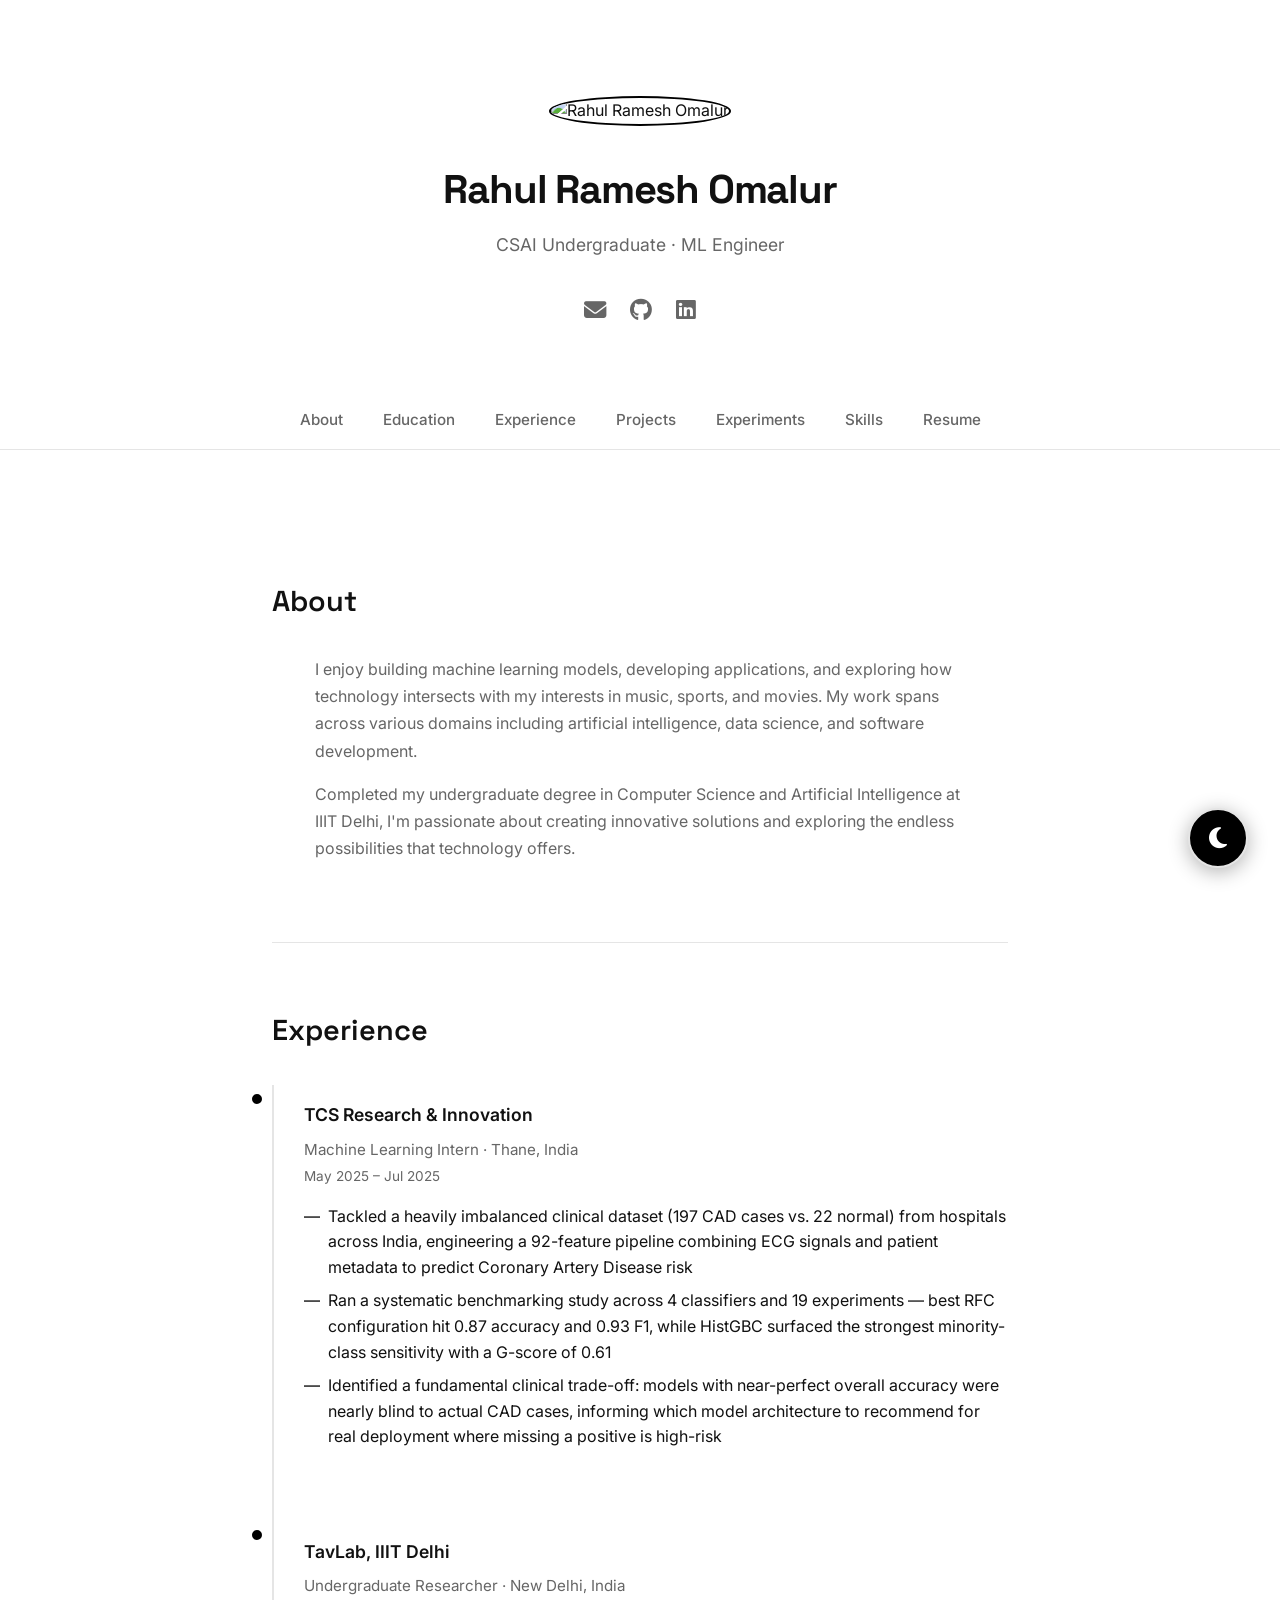
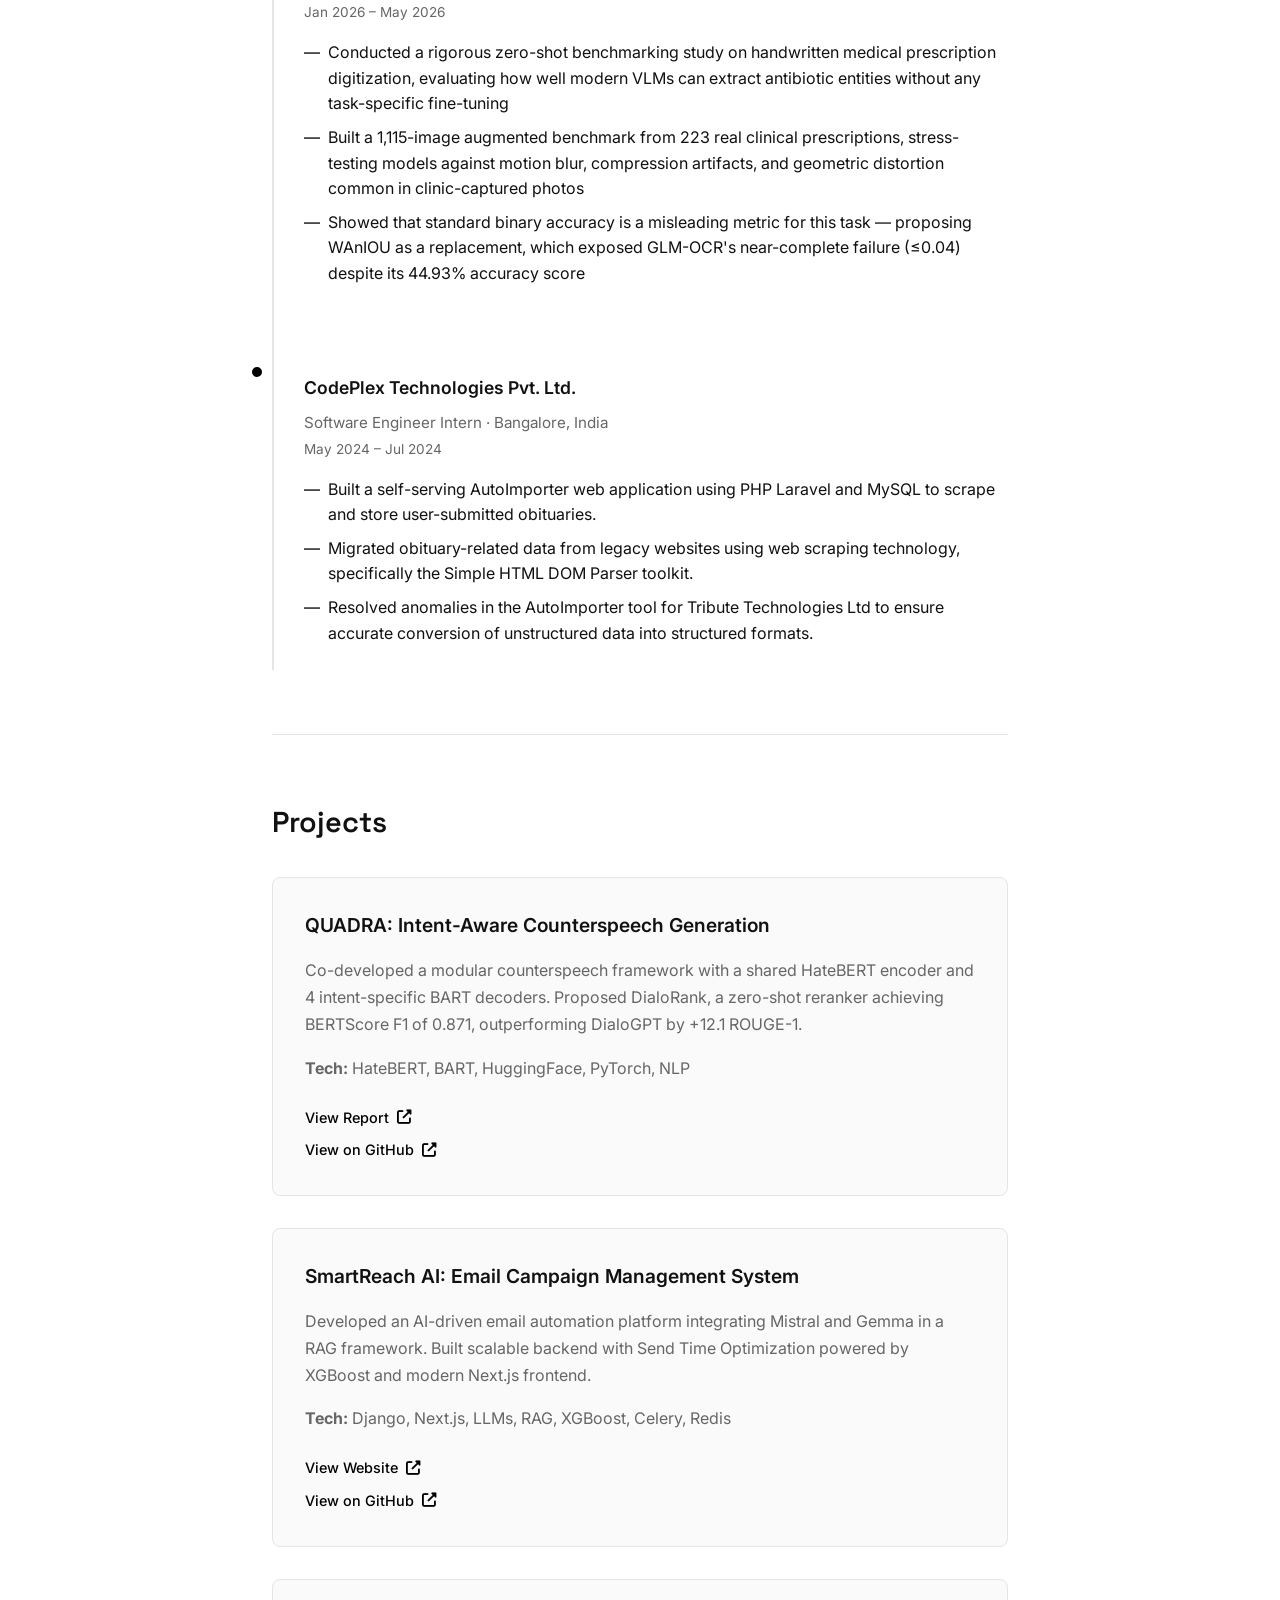
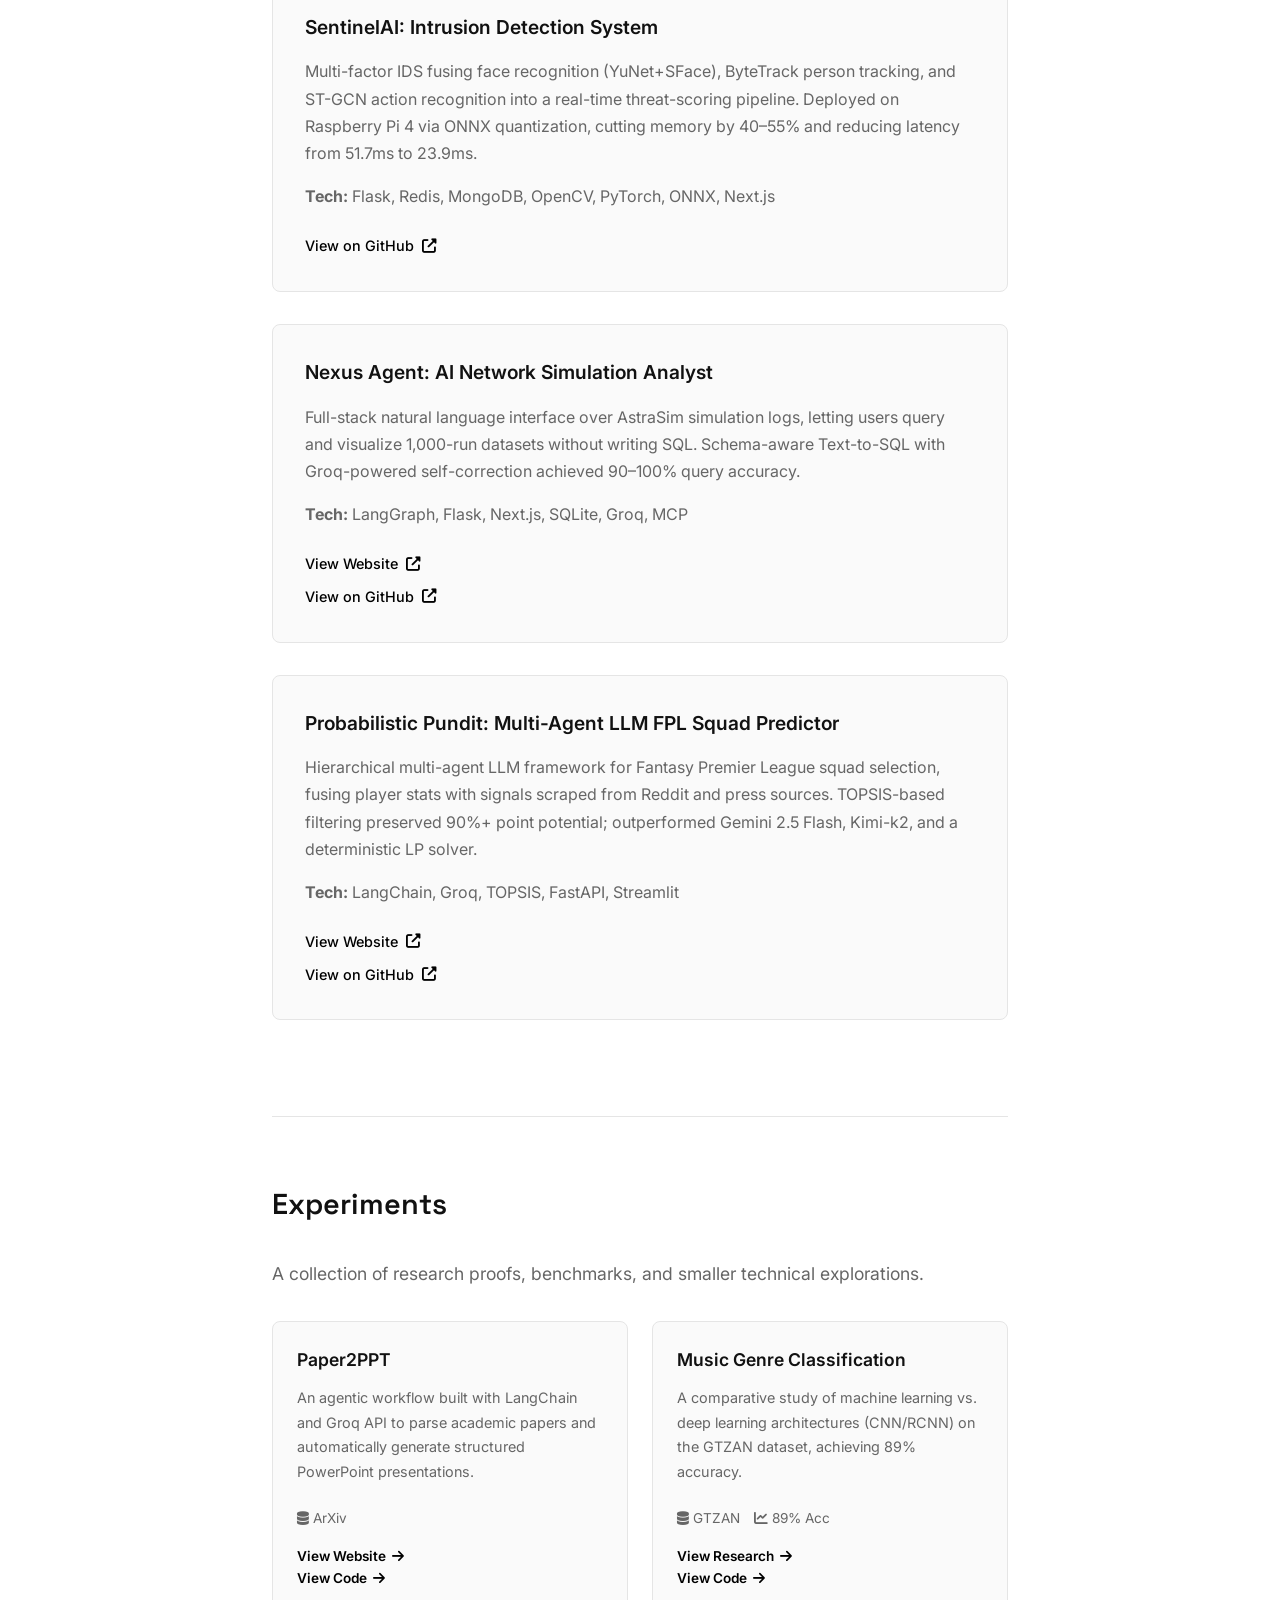
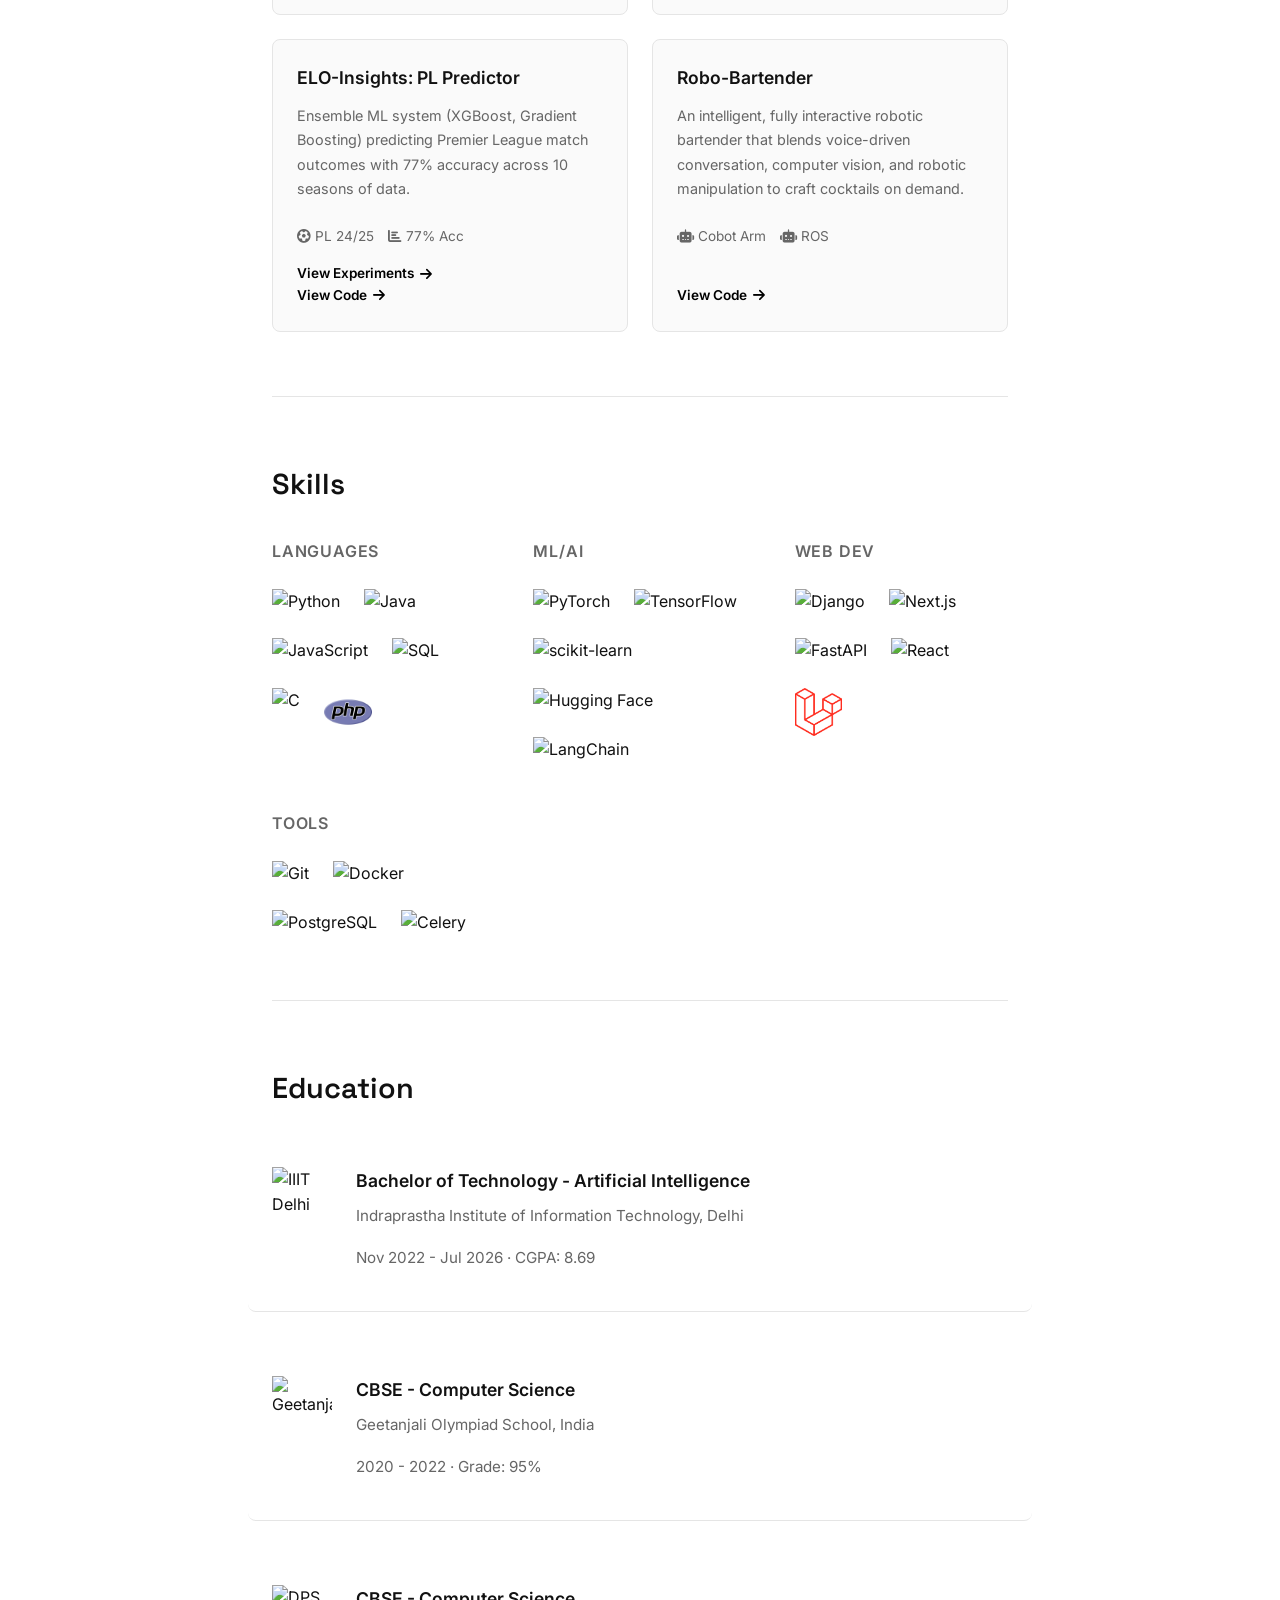
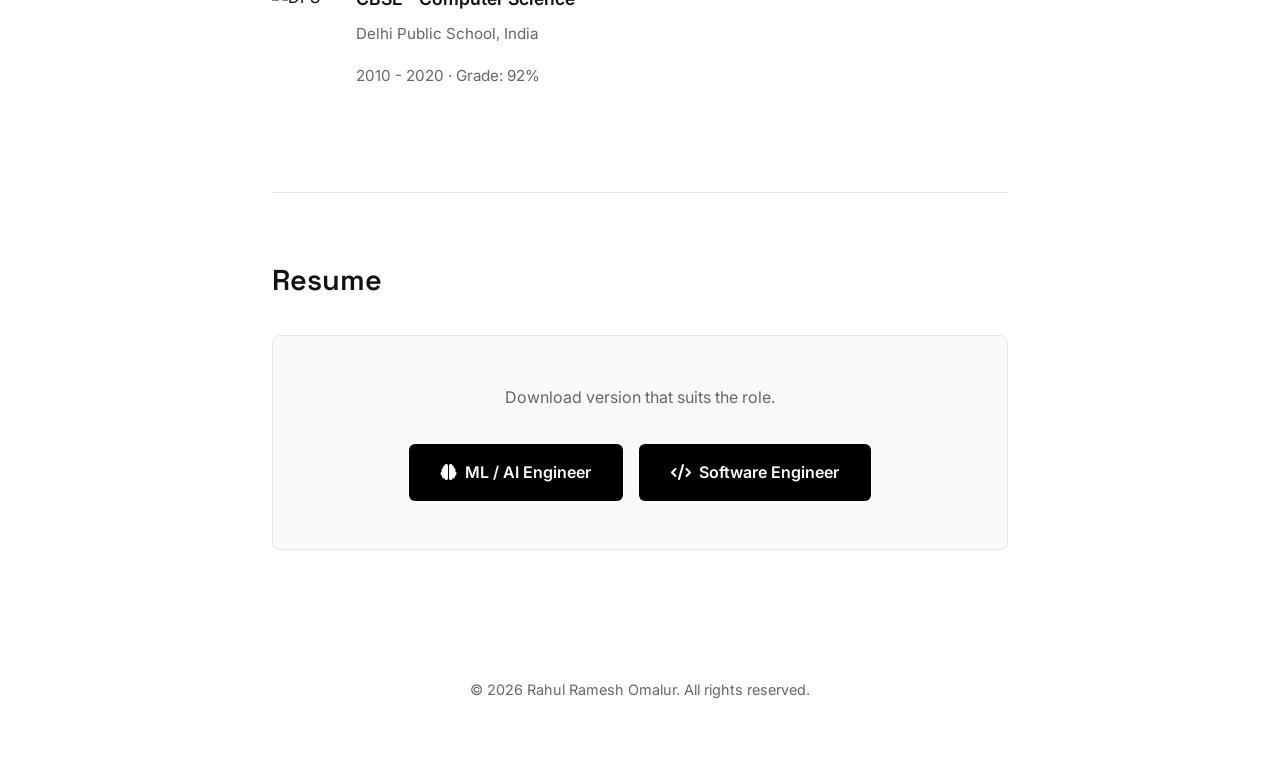
==== index.html @ fa559040 "feat:added new experiences and updated projects" ====
<!DOCTYPE html>
<html lang="en">
<head>
    <meta charset="UTF-8">
    <meta name="viewport" content="width=device-width, initial-scale=1.0">
    <title>Rahul Ramesh Omalur</title>
    <link rel="preconnect" href="https://fonts.googleapis.com">
    <link rel="preconnect" href="https://fonts.gstatic.com" crossorigin>
    <link href="https://fonts.googleapis.com/css2?family=Inter:wght@400;500;600;700&family=Space+Grotesk:wght@500;600;700&display=swap" rel="stylesheet">
    <link rel="stylesheet" href="https://cdnjs.cloudflare.com/ajax/libs/font-awesome/6.4.0/css/all.min.css">
    <style>
        * {
            margin: 0;
            padding: 0;
            box-sizing: border-box;
        }

        :root {
            --bg: #ffffff;
            --text: #111111;
            --text-light: #666666;
            --border: #e5e5e5;
            --accent: #000000;
            --card-bg: #fafafa;
        }

        [data-theme="dark"] {
            --bg: #0a0a0a;
            --text: #e5e5e5;
            --text-light: #a0a0a0;
            --border: #2a2a2a;
            --accent: #ffffff;
            --card-bg: #1a1a1a;
        }

        html {
            scroll-behavior: smooth;
        }

        body {
            font-family: 'Inter', -apple-system, sans-serif;
            background: var(--bg);
            color: var(--text);
            line-height: 1.6;
            -webkit-font-smoothing: antialiased;
            transition: background-color 0.3s ease, color 0.3s ease;
        }

        .container {
            max-width: 800px;
            margin: 0 auto;
            padding: 0 2rem;
        }

        /* Header */
        header {
            padding: 6rem 0 4rem;
            text-align: center;
        }

        .profile-img {
            width: 140px;
            height: 140px;
            border-radius: 50%;
            object-fit: cover;
            margin-bottom: 2rem;
            border: 2px solid var(--accent);
        }

        h1 {
            font-family: 'Space Grotesk', sans-serif;
            font-size: 2.5rem;
            font-weight: 700;
            margin-bottom: 0.5rem;
            letter-spacing: -0.03em;
        }

        .subtitle {
            color: var(--text-light);
            font-size: 1.1rem;
            margin-bottom: 2rem;
        }

        .social-links {
            display: flex;
            gap: 1.5rem;
            justify-content: center;
            margin-top: 2rem;
        }

        .social-links a {
            color: var(--text-light);
            font-size: 1.4rem;
            transition: all 0.3s ease;
        }

        .social-links a:hover {
            color: var(--accent);
            transform: translateY(-2px);
        }

        /* Navigation */
        nav {
            position: sticky;
            top: 0;
            background: rgba(255, 255, 255, 0.95);
            backdrop-filter: blur(10px);
            border-bottom: 1px solid var(--border);
            padding: 1rem 0;
            margin-bottom: 4rem;
            z-index: 100;
            transition: background-color 0.3s ease;
        }

        [data-theme="dark"] nav {
            background: rgba(10, 10, 10, 0.95);
        }

        /* Dark Mode Toggle */
        .theme-toggle {
            position: fixed;
            bottom: 2rem;
            right: 2rem;
            width: 60px;
            height: 60px;
            border-radius: 50%;
            background: var(--accent);
            border: 2px solid var(--border);
            cursor: pointer;
            display: flex;
            align-items: center;
            justify-content: center;
            font-size: 1.5rem;
            color: var(--bg);
            box-shadow: 0 4px 20px rgba(0, 0, 0, 0.3);
            transition: all 0.3s ease;
            z-index: 9999;
        }

        .theme-toggle:hover {
            transform: scale(1.15) rotate(15deg);
            box-shadow: 0 6px 30px rgba(0, 0, 0, 0.4);
        }

        .theme-toggle:active {
            transform: scale(0.95);
        }

        @media (max-width: 768px) {
            .theme-toggle {
                bottom: 1.5rem;
                right: 1.5rem;
                width: 50px;
                height: 50px;
                font-size: 1.25rem;
            }
        }

        nav ul {
            list-style: none;
            display: flex;
            justify-content: center;
            gap: 2.5rem;
        }

        nav a {
            color: var(--text-light);
            text-decoration: none;
            font-weight: 500;
            font-size: 0.95rem;
            transition: color 0.3s ease;
            position: relative;
        }

        nav a:hover {
            color: var(--accent);
        }

        nav a.active {
            color: var(--accent);
        }

        nav a.active::after {
            content: '';
            position: absolute;
            bottom: -1rem;
            left: 0;
            width: 100%;
            height: 2px;
            background: var(--accent);
        }

        /* Sections */
        section {
            padding: 4rem 0;
            border-bottom: 1px solid var(--border);
        }

        section:last-of-type {
            border-bottom: none;
        }

        h2 {
            font-family: 'Space Grotesk', sans-serif;
            font-size: 1.8rem;
            margin-bottom: 2rem;
            font-weight: 600;
        }

        h3 {
            font-weight: 600;
            font-size: 1.1rem;
            margin-bottom: 0.5rem;
        }

        p {
            color: var(--text-light);
            margin-bottom: 1rem;
            line-height: 1.7;
        }

        /* About */
        .about-text {
            max-width: 650px;
            margin: 0 auto;
        }

        /* Education */
        .education-item {
            display: flex;
            gap: 1.5rem;
            margin-bottom: 2.5rem;
            padding-bottom: 2.5rem;
            border-bottom: 1px solid var(--border);
            cursor: pointer;
            transition: all 0.3s ease;
            border-radius: 8px;
            padding: 1.5rem;
            margin-left: -1.5rem;
            margin-right: -1.5rem;
        }

        .education-item:hover {
            background: var(--card-bg);
            transform: translateX(4px);
        }

        .education-item:last-child {
            border-bottom: none;
            margin-bottom: 0;
        }

        .education-logo {
            width: 60px;
            height: 60px;
            object-fit: contain;
            flex-shrink: 0;
        }

        .education-item p {
            font-size: 0.95rem;
        }

        /* Experience Timeline */
        .timeline {
            position: relative;
            padding-left: 2rem;
        }

        .timeline::before {
            content: '';
            position: absolute;
            left: 0;
            top: 0;
            bottom: 0;
            width: 2px;
            background: var(--border);
        }

        .timeline-item {
            position: relative;
            margin-bottom: 3rem;
            cursor: pointer;
            transition: all 0.3s ease;
            border-radius: 8px;
            padding: 1rem;
            margin-left: -1rem;
            margin-right: -1rem;
        }

        .timeline-item:hover {
            background: var(--card-bg);
        }

        .timeline-item:last-child {
            margin-bottom: 0;
        }

        .timeline-item::before {
            content: '';
            position: absolute;
            left: -2.4rem;
            top: 0.4rem;
            width: 10px;
            height: 10px;
            border-radius: 50%;
            background: var(--accent);
            border: 2px solid var(--bg);
        }

        .role {
            display: block;
            color: var(--text-light);
            font-size: 0.95rem;
            margin-bottom: 0.25rem;
        }

        .date {
            display: block;
            color: var(--text-light);
            font-size: 0.85rem;
            margin-bottom: 1rem;
        }

        .details ul {
            list-style: none;
            padding: 0;
        }

        .details li {
            padding-left: 1.5rem;
            margin-bottom: 0.5rem;
            position: relative;
        }

        .details li::before {
            content: '—';
            position: absolute;
            left: 0;
            color: var(--accent);
        }

        .project-subitem {
            margin-top: 1.5rem;
            padding-top: 1.5rem;
            border-top: 1px solid var(--border);
        }

        /* Projects */
        .project-card {
            background: var(--card-bg);
            padding: 2rem;
            border-radius: 8px;
            margin-bottom: 2rem;
            border: 1px solid var(--border);
            transition: all 0.3s ease;
        }

        .project-card:hover {
            transform: translateY(-2px);
            box-shadow: 0 8px 24px rgba(0, 0, 0, 0.06);
        }

        [data-theme="dark"] .project-card:hover {
            box-shadow: 0 8px 24px rgba(255, 255, 255, 0.05);
        }

        .project-card h3 {
            font-size: 1.2rem;
            margin-bottom: 1rem;
        }

        .project-card a {
            color: var(--accent);
            text-decoration: none;
            font-weight: 500;
            font-size: 0.9rem;
            display: inline-flex;
            align-items: center;
            gap: 0.5rem;
            margin-top: 0.5rem;
        }

        .project-card a:hover {
            text-decoration: underline;
        }

            /* Experiments Section */
        .experiments-grid {
            display: grid;
            grid-template-columns: repeat(auto-fit, minmax(300px, 1fr));
            gap: 1.5rem;
        }

        .experiment-card {
            background: var(--card-bg);
            padding: 1.5rem;
            border-radius: 8px;
            border: 1px solid var(--border);
            transition: all 0.3s ease;
            display: flex;
            flex-direction: column;
            justify-content: space-between;
        }

        .experiment-card:hover {
            transform: translateY(-4px);
            box-shadow: 0 8px 24px rgba(0, 0, 0, 0.08);
            border-color: var(--accent);
        }

        .experiment-card h3 {
            font-size: 1.1rem;
            margin-bottom: 0.75rem;
        }

        .experiment-card p {
            font-size: 0.9rem;
            margin-bottom: 1.5rem;
            flex-grow: 1;
        }

        .experiment-link {
            color: var(--accent);
            text-decoration: none;
            font-weight: 600;
            font-size: 0.85rem;
            display: inline-flex;
            align-items: center;
            gap: 0.4rem;
            transition: gap 0.2s ease;
        }

        .experiment-link:hover {
            gap: 0.6rem;
        }
        /* Skills */
        .skills-grid {
            display: grid;
            grid-template-columns: repeat(auto-fit, minmax(200px, 1fr));
            gap: 3rem;
        }

        .skill-category h3 {
            margin-bottom: 1.5rem;
            font-size: 1rem;
            color: var(--text-light);
            text-transform: uppercase;
            letter-spacing: 0.05em;
        }

        .skill-icons {
            display: flex;
            flex-wrap: wrap;
            gap: 1.5rem;
        }

        .skill-icon {
            position: relative;
            cursor: pointer;
        }

        .skill-icon img {
            width: 48px;
            height: 48px;
            object-fit: contain;
            transition: all 0.3s ease;
        }

        .skill-icon:hover img {
            transform: translateY(-4px) scale(1.1);
        }

        .skill-icon .tooltip {
            position: absolute;
            bottom: -2.5rem;
            left: 50%;
            transform: translateX(-50%);
            background: var(--accent);
            color: var(--bg);
            padding: 0.4rem 0.8rem;
            border-radius: 4px;
            font-size: 0.75rem;
            white-space: nowrap;
            opacity: 0;
            pointer-events: none;
            transition: opacity 0.3s ease;
            font-family: var(--font-main);
        }

        .skill-icon .tooltip::before {
            content: '';
            position: absolute;
            top: -4px;
            left: 50%;
            transform: translateX(-50%);
            border-left: 4px solid transparent;
            border-right: 4px solid transparent;
            border-bottom: 4px solid var(--accent);
        }

        .skill-icon:hover .tooltip {
            opacity: 1;
        }

        /* Resume Download */
        .resume-download {
            text-align: center;
            padding: 3rem;
            background: var(--card-bg);
            border-radius: 8px;
            border: 1px solid var(--border);
        }

        .resume-btn {
            display: inline-flex;
            align-items: center;
            gap: 0.5rem;
            background: var(--accent);
            color: var(--bg);
            padding: 1rem 2rem;
            text-decoration: none;
            border-radius: 6px;
            font-weight: 600;
            transition: all 0.3s ease;
            margin-top: 1rem;
        }

        .resume-btn:hover {
            opacity: 0.9;
            transform: translateY(-1px);
        }

        /* Footer */
        footer {
            text-align: center;
            padding: 4rem 0 3rem;
            color: var(--text-light);
            font-size: 0.9rem;
        }

        /* Responsive */
        @media (max-width: 768px) {
            .container {
                padding: 0 1.5rem;
            }

            h1 {
                font-size: 2rem;
            }

            h2 {
                font-size: 1.5rem;
            }

            nav ul {
                gap: 1.5rem;
                flex-wrap: wrap;
            }

            .education-item {
                flex-direction: column;
            }

            .timeline {
                padding-left: 1.5rem;
            }

            .skills-grid {
                grid-template-columns: 1fr;
            }
        }
    </style>
</head>
<body>
    <!-- Header -->
    <header>
        <div class="container">
            <img src="assets/img/profile_photo.png" alt="Rahul Ramesh Omalur" class="profile-img">
            <h1>Rahul Ramesh Omalur</h1>
            <p class="subtitle">CSAI Undergraduate · ML Engineer</p>
            <div class="social-links">
                <a href="mailto:rahul.omalur14@gmail.com" aria-label="Email"><i class="fas fa-envelope"></i></a>
                <a href="https://github.com/rahulomalur" target="_blank" aria-label="GitHub"><i class="fab fa-github"></i></a>
                <a href="https://linkedin.com/in/rahul-omalur" target="_blank" aria-label="LinkedIn"><i class="fab fa-linkedin"></i></a>
            </div>
        </div>
    </header>

    <!-- Navigation -->
    <nav>
        <div class="container">
            <ul>
                <li><a href="#about">About</a></li>
                <li><a href="#education">Education</a></li>
                <li><a href="#experience">Experience</a></li>
                <li><a href="#projects">Projects</a></li>
                <li><a href="#experiments">Experiments</a></li>
                <li><a href="#skills">Skills</a></li>
                <li><a href="#resume">Resume</a></li>
            </ul>
        </div>
    </nav>

    <main class="container">
        <!-- About -->
        <section id="about">
            <h2>About</h2>
            <div class="about-text">
                <p>
                    I enjoy building machine learning models, developing applications, and exploring how technology intersects 
                    with my interests in music, sports, and movies. My work spans across various domains including artificial 
                    intelligence, data science, and software development.
                </p>
                <p>
                    Completed my undergraduate degree in Computer Science and Artificial Intelligence at IIIT Delhi, 
                    I'm passionate about creating innovative solutions and exploring the endless possibilities that technology offers.
                </p>
            </div>
        </section>

        

        <!-- Experience -->
        <section id="experience">
            <h2>Experience</h2>
            <div class="timeline">
                <div class="timeline-item" onclick="window.open('https://www.tcs.com/what-we-do/research', '_blank')">
                    <h3>TCS Research & Innovation</h3>
                    <span class="role">Machine Learning Intern · Thane, India</span>
                    <span class="date">May 2025 – Jul 2025</span>
                    <div class="details">
                        <ul>
                            <li>Tackled a heavily imbalanced clinical dataset (197 CAD cases vs. 22 normal) from hospitals across India, engineering a 92-feature pipeline combining ECG signals and patient metadata to predict Coronary Artery Disease risk</li>
                            <li>Ran a systematic benchmarking study across 4 classifiers and 19 experiments — best RFC configuration hit 0.87 accuracy and 0.93 F1, while HistGBC surfaced the strongest minority-class sensitivity with a G-score of 0.61</li>
                            <li>Identified a fundamental clinical trade-off: models with near-perfect overall accuracy were nearly blind to actual CAD cases, informing which model architecture to recommend for real deployment where missing a positive is high-risk</li>
                        </ul>
                    </div>
                </div>

                <div class="timeline-item" onclick="window.open('https://tavlab.iiitd.edu.in', '_blank')">
                    <h3>TavLab, IIIT Delhi</h3>
                    <span class="role">Undergraduate Researcher · New Delhi, India</span>
                    <span class="date">Jan 2026 – May 2026</span>
                    <div class="details">
                        <ul>
                            <li>Conducted a rigorous zero-shot benchmarking study on handwritten medical prescription digitization, evaluating how well modern VLMs can extract antibiotic entities without any task-specific fine-tuning</li>
                            <li>Built a 1,115-image augmented benchmark from 223 real clinical prescriptions, stress-testing models against motion blur, compression artifacts, and geometric distortion common in clinic-captured photos</li>
                            <li>Showed that standard binary accuracy is a misleading metric for this task — proposing WAnIOU as a replacement, which exposed GLM-OCR's near-complete failure (≤0.04) despite its 44.93% accuracy score</li>
                        </ul>
                    </div>
                </div>

                <!-- <div class="timeline-item" onclick="window.open('https://sbilab.iiitd.edu.in', '_blank')">
                    <h3>SBILab, IIIT-Delhi</h3>
                    <span class="role">Undergraduate Researcher</span>
                    <span class="date">Jul 2024 – May 2025</span>
                    <div class="details">
                        <div class="project-subitem">
                            <p><strong>Automatic Music Transcription (BTP)</strong></p>
                            <ul>
                                <li>Developed PolyGraphAMT and GAT-AMT models using CNN-GRU encoders and GNN-based decoders</li>
                                <li>Achieved competitive accuracy against baselines like Transkun and Kong</li>
                            </ul>
                        </div>
                        <div class="project-subitem">
                            <p><strong>AI/ML-Aided Cardiovascular Disease Prediction</strong></p>
                            <ul>
                                <li>Designed deep learning models including Graph Neural Networks for ECG classification</li>
                                <li>Collaborated under Prof. Anubha Gupta at SBILab</li>
                            </ul>
                        </div>
                    </div>
                </div> -->

                <div class="timeline-item" onclick="window.open('https://linkedin.com/in/rahul-omalur', '_blank')">
                    <h3>CodePlex Technologies Pvt. Ltd.</h3>
                    <span class="role">Software Engineer Intern · Bangalore, India</span>
                    <span class="date">May 2024 – Jul 2024</span>
                    <div class="details">
                        <ul>
                            <li>Built a self-serving AutoImporter web application using PHP Laravel and MySQL to scrape and store user-submitted obituaries.</li>
                            <li>Migrated obituary-related data from legacy websites using web scraping technology, specifically the Simple HTML DOM Parser toolkit.</li>
                            <li>Resolved anomalies in the AutoImporter tool for Tribute Technologies Ltd to ensure accurate conversion of unstructured data into structured formats.</li>
                        </ul>
                    </div>
                </div>
            </div>
        </section>

        <!-- Projects -->
        <section id="projects">
    <h2>Projects</h2>

    <div class="project-card">
        <h3>QUADRA: Intent-Aware Counterspeech Generation</h3>
        <p>Co-developed a modular counterspeech framework with a shared HateBERT encoder and 4 intent-specific BART decoders. Proposed DialoRank, a zero-shot reranker achieving BERTScore F1 of 0.871, outperforming DialoGPT by +12.1 ROUGE-1.</p>
        <p><strong>Tech:</strong> HateBERT, BART, HuggingFace, PyTorch, NLP</p>
        <a href="https://quadra-counterspeech.vercel.app/" target="_blank">View Report <i class="fas fa-external-link-alt"></i></a>
        <br>
        <a href="https://github.com/NLP-2025/NLP-Project-CounterSpeech" target="_blank">View on GitHub <i class="fas fa-external-link-alt"></i></a>
    </div>

    <div class="project-card">
        <h3>SmartReach AI: Email Campaign Management System</h3>
        <p>Developed an AI-driven email automation platform integrating Mistral and Gemma in a RAG framework. Built scalable backend with Send Time Optimization powered by XGBoost and modern Next.js frontend.</p>
        <p><strong>Tech:</strong> Django, Next.js, LLMs, RAG, XGBoost, Celery, Redis</p>
        <a href="https://smartreachai.rahulomalur.xyz/" target="_blank">View Website <i class="fas fa-external-link-alt"></i></a>
        <br>
        <a href="https://github.com/SDOS-2025/SmartReach-AI" target="_blank">View on GitHub <i class="fas fa-external-link-alt"></i></a>
        
    </div>

    <div class="project-card">
        <h3>SentinelAI: Intrusion Detection System</h3>
        <p>Multi-factor IDS fusing face recognition (YuNet+SFace), ByteTrack person tracking, and ST-GCN action recognition into a real-time threat-scoring pipeline. Deployed on Raspberry Pi 4 via ONNX quantization, cutting memory by 40–55% and reducing latency from 51.7ms to 23.9ms.</p>
        <p><strong>Tech:</strong> Flask, Redis, MongoDB, OpenCV, PyTorch, ONNX, Next.js</p>
        <a href="https://github.com/rahulomalur/CV-Project-Intruder-Detection" target="_blank">View on GitHub <i class="fas fa-external-link-alt"></i></a>
    </div>

    <div class="project-card">
        <h3>Nexus Agent: AI Network Simulation Analyst</h3>
        <p>Full-stack natural language interface over AstraSim simulation logs, letting users query and visualize 1,000-run datasets without writing SQL. Schema-aware Text-to-SQL with Groq-powered self-correction achieved 90–100% query accuracy.</p>
        <p><strong>Tech:</strong> LangGraph, Flask, Next.js, SQLite, Groq, MCP</p>
        <a href="https://nexusagent.rahulomalur.xyz/" class="experiment-link" target="_blank">
                        View Website <i class="fas fa-external-link-alt"></i>
                    </a>
        <br>

        <a href="https://github.com/rahulomalur/nexus-agent" target="_blank">View on GitHub <i class="fas fa-external-link-alt"></i></a>
        
    </div>

    <div class="project-card">
        <h3>Probabilistic Pundit: Multi-Agent LLM FPL Squad Predictor</h3>
        <p>Hierarchical multi-agent LLM framework for Fantasy Premier League squad selection, fusing player stats with signals scraped from Reddit and press sources. TOPSIS-based filtering preserved 90%+ point potential; outperformed Gemini 2.5 Flash, Kimi-k2, and a deterministic LP solver.</p>
        <p><strong>Tech:</strong> LangChain, Groq, TOPSIS, FastAPI, Streamlit</p>
        <a href="https://probabilistic-pundit.streamlit.app" target="_blank">View Website <i class="fas fa-external-link-alt"></i></a>
        <br>
        <a href="https://github.com/Rahul14052004/probabilistic-pundit" target="_blank">View on GitHub <i class="fas fa-external-link-alt"></i></a>
    </div>

</section>

        <section id="experiments">
            <h2>Experiments</h2>
            <p class="subtitle" style="margin-bottom: 2rem;">
                A collection of research proofs, benchmarks, and smaller technical explorations.
            </p>
            
            <div class="experiments-grid">

                <div class="experiment-card">

                    
                    <div>
                        <h3>Paper2PPT</h3>
                        <p>An agentic workflow built with LangChain and Groq API to parse academic papers and automatically generate structured PowerPoint presentations.</p>
                        <div style="margin-bottom: 1rem; font-size: 0.85rem; color: var(--text-light);">
                            <span style="margin-right: 10px;"><i class="fas fa-database"></i> ArXiv</span>

                        </div>

                    </div>
                    <a href="https://paper2ppt.streamlit.app" class="experiment-link" target="_blank">
                        View Website <i class="fas fa-arrow-right"></i>
                    </a>
                    <a href="https://github.com/rahulomalur/paper2ppt" class="experiment-link" target="_blank">
                        View Code <i class="fas fa-arrow-right"></i>
                    </a>
                </div>

                <div class="experiment-card">

                    
                    <div>
                        <h3>Music Genre Classification</h3>
                        <p>A comparative study of machine learning vs. deep learning architectures (CNN/RCNN) on the GTZAN dataset, achieving 89% accuracy.</p>
                        <div style="margin-bottom: 1rem; font-size: 0.85rem; color: var(--text-light);">
                            <span style="margin-right: 10px;"><i class="fas fa-database"></i> GTZAN</span>
                            <span><i class="fas fa-chart-line"></i> 89% Acc</span>
                        </div>
                    </div>
                    <a href="https://sml-music-genre-classification.vercel.app/" class="experiment-link" target="_blank">
                        View Research <i class="fas fa-arrow-right"></i>
                    </a>
                    <a href="https://github.com/Mehul-Ag20/Music_Genre_Classification" class="experiment-link" target="_blank">
                        View Code <i class="fas fa-arrow-right"></i>
                    </a>
                </div>
        
                <div class="experiment-card">
                    <div>
                        <h3>ELO-Insights: PL Predictor</h3>
                        <p>Ensemble ML system (XGBoost, Gradient Boosting) predicting Premier League match outcomes with 77% accuracy across 10 seasons of data.</p>
                        <div style="margin-bottom: 1rem; font-size: 0.85rem; color: var(--text-light);">
                            <span style="margin-right: 10px;"><i class="fas fa-futbol"></i> PL 24/25</span>
                            <span><i class="fas fa-chart-bar"></i> 77% Acc</span>
                        </div>
                    </div>
                    <a href="https://elo-insights.vercel.app/" class="experiment-link" target="_blank">
                        View Experiments <i class="fas fa-arrow-right"></i>
                    </a>
                    <a href="https://github.com/ML-Project-PremierInsights/ELO-Insights" class="experiment-link" target="_blank">
                        View Code <i class="fas fa-arrow-right"></i>
                    </a>
                </div>

                <div class="experiment-card">
                    <div>
                        <h3>Robo-Bartender</h3>
                        <p>An intelligent, fully interactive robotic bartender that blends voice-driven conversation, computer vision, and robotic manipulation to craft cocktails on demand.</p>
                        <div style="margin-bottom: 1rem; font-size: 0.85rem; color: var(--text-light);">
                            <span style="margin-right: 10px;"><i class="fas fa-robot"></i> Cobot Arm</span>
                            <span><i class="fas fa-robot"></i> ROS</span>
                        </div>
                    </div>
    
                    <a href="https://github.com/Vikranth3140/Robo-Bartender" class="experiment-link" target="_blank">
                        View Code <i class="fas fa-arrow-right"></i>
                    </a>
                </div>
        
                
            </div>
        </section>
        <!-- Skills -->
        <section id="skills">
            <h2>Skills</h2>
            <div class="skills-grid">
                <div class="skill-category">
                    <h3>Languages</h3>
                    <div class="skill-icons">
                        <div class="skill-icon">
                            <img src="assets/img/skills/python.png" alt="Python">
                            <span class="tooltip">Python</span>
                        </div>
                        <div class="skill-icon">
                            <img src="assets/img/skills/java.png" alt="Java">
                            <span class="tooltip">Java</span>
                        </div>
                        <div class="skill-icon">
                            <img src="assets/img/skills/javascript.png" alt="JavaScript">
                            <span class="tooltip">JavaScript</span>
                        </div>
                        <div class="skill-icon">
                            <img src="assets/img/skills/sql.png" alt="SQL">
                            <span class="tooltip">SQL</span>
                        </div>
                        <div class="skill-icon">
                          <img src="assets/img/skills/c.png" alt="C">
                          <span class="tooltip">C</span>
                      </div>
                      <div class="skill-icon">
                        <img src="assets/img/skills/php.png" alt="PHP">
                        <span class="tooltip">PHP</span>
                    </div>
                    </div>
                </div>
                <div class="skill-category">
                    <h3>ML/AI</h3>
                    <div class="skill-icons">
                        <div class="skill-icon">
                            <img src="assets/img/skills/pytorch.png" alt="PyTorch">
                            <span class="tooltip">PyTorch</span>
                        </div>
                        <div class="skill-icon">
                            <img src="assets/img/skills/tensorflow.png" alt="TensorFlow">
                            <span class="tooltip">TensorFlow</span>
                        </div>
                        <div class="skill-icon">
                            <img src="assets/img/skills/scikit-learn.png" alt="scikit-learn">
                            <span class="tooltip">scikit-learn</span>
                        </div>
                        <div class="skill-icon">
                            <img src="assets/img/skills/huggingface.png" alt="Hugging Face">
                            <span class="tooltip">Hugging Face</span>
                        </div>
                        <div class="skill-icon">
                            <img src="assets/img/skills/langchain.png" alt="LangChain">
                            <span class="tooltip">LangChain</span>
                        </div>
                    </div>
                </div>
                <div class="skill-category">
                    <h3>Web Dev</h3>
                    <div class="skill-icons">
                        <div class="skill-icon">
                            <img src="assets/img/skills/django.png" alt="Django">
                            <span class="tooltip">Django</span>
                        </div>
                        <div class="skill-icon">
                            <img src="assets/img/skills/nextjs.png" alt="Next.js">
                            <span class="tooltip">Next.js</span>
                        </div>
                        <div class="skill-icon">
                            <img src="assets/img/skills/fastapi.png" alt="FastAPI">
                            <span class="tooltip">FastAPI</span>
                        </div>
                        <div class="skill-icon">
                            <img src="assets/img/skills/react.png" alt="React">
                            <span class="tooltip">React</span>
                        </div>
                        <div class="skill-icon">
                            <img src="assets/img/skills/laravel.png" alt="Laravel">
                            <span class="tooltip">Laravel</span>
                        </div>
                    </div>
                </div>
                <div class="skill-category">
                    <h3>Tools</h3>
                    <div class="skill-icons">
                        <div class="skill-icon">
                            <img src="assets/img/skills/git.png" alt="Git">
                            <span class="tooltip">Git</span>
                        </div>
                        <div class="skill-icon">
                            <img src="assets/img/skills/docker.png" alt="Docker">
                            <span class="tooltip">Docker</span>
                        </div>
                        <div class="skill-icon">
                            <img src="assets/img/skills/postgresql.png" alt="PostgreSQL">
                            <span class="tooltip">PostgreSQL</span>
                        </div>
                        <div class="skill-icon">
                            <img src="assets/img/skills/celery.png" alt="Celery">
                            <span class="tooltip">Celery</span>
                        </div>
                    </div>
                </div>
            </div>
        </section>

        <!-- Education -->
        <section id="education">
            <h2>Education</h2>
            <div class="education-item" onclick="window.open('https://iiitd.ac.in', '_blank')">
                <img src="assets/img/iiitd_logo.png" alt="IIIT Delhi" class="education-logo">
                <div>
                    <h3>Bachelor of Technology - Artificial Intelligence</h3>
                    <p>Indraprastha Institute of Information Technology, Delhi</p>
                    <p>Nov 2022 - Jul 2026 · CGPA: 8.69</p>
                </div>
            </div>
            <div class="education-item" onclick="window.open('https://gosbangalore.edu.in/', '_blank')">
                <img src="assets/img/geetanjali.png" alt="Geetanjali" class="education-logo">
                <div>
                    <h3>CBSE - Computer Science</h3>
                    <p>Geetanjali Olympiad School, India</p>
                    <p>2020 - 2022 · Grade: 95%</p>
                </div>
            </div>
            <div class="education-item" onclick="window.open('https://east.dpsbangalore.edu.in/', '_blank')">
                <img src="assets/img/dps.png" alt="DPS" class="education-logo">
                <div>
                    <h3>CBSE - Computer Science</h3>
                    <p>Delhi Public School, India</p>
                    <p>2010 - 2020 · Grade: 92%</p>
                </div>
            </div>
        </section>
        <!-- Resume -->
        <section id="resume">
    <h2>Resume</h2>
    <div class="resume-download">
        <p>Download version that suits the role.</p>
        <div style="display: flex; gap: 1rem; justify-content: center; flex-wrap: wrap;">
            <a href="assets/css/Rahul_Resume_MLE.pdf" class="resume-btn" target="_blank">
                <i class="fas fa-brain"></i> ML / AI Engineer
            </a>
            <a href="assets/css/Rahul_Resume_SDE.pdf" class="resume-btn" target="_blank">
                <i class="fas fa-code"></i> Software Engineer
            </a>
        </div>
    </div>
</section>
    </main>

    <!-- Footer -->
    <footer>
        <div class="container">
            <p>&copy; 2026 Rahul Ramesh Omalur. All rights reserved.</p>
        </div>
    </footer>

    <!-- Dark Mode Toggle Button -->
    <button class="theme-toggle" id="themeToggle" aria-label="Toggle dark mode">
        <i class="fas fa-moon"></i>
    </button>

    <script>
        // Dark Mode Toggle
        const themeToggle = document.getElementById('themeToggle');
        const html = document.documentElement;
        const icon = themeToggle.querySelector('i');

        // Check for saved theme preference or default to light mode
        const currentTheme = localStorage.getItem('theme') || 'light';
        html.setAttribute('data-theme', currentTheme);
        updateIcon(currentTheme);

        themeToggle.addEventListener('click', () => {
            const currentTheme = html.getAttribute('data-theme');
            const newTheme = currentTheme === 'light' ? 'dark' : 'light';
            
            html.setAttribute('data-theme', newTheme);
            localStorage.setItem('theme', newTheme);
            updateIcon(newTheme);
        });

        function updateIcon(theme) {
            if (theme === 'dark') {
                icon.className = 'fas fa-sun';
            } else {
                icon.className = 'fas fa-moon';
            }
        }

        // Highlight active section in navigation
        const sections = document.querySelectorAll('section');
        const navLinks = document.querySelectorAll('nav a');

        function highlightNavigation() {
            let currentSection = '';
            
            sections.forEach(section => {
                const sectionTop = section.offsetTop;
                const sectionHeight = section.clientHeight;
                
                if (window.pageYOffset >= sectionTop - 150) {
                    currentSection = section.getAttribute('id');
                }
            });

            navLinks.forEach(link => {
                link.classList.remove('active');
                if (link.getAttribute('href') === `#${currentSection}`) {
                    link.classList.add('active');
                }
            });
        }

        window.addEventListener('scroll', highlightNavigation);
        window.addEventListener('load', highlightNavigation);
    </script>
</body>
</html>
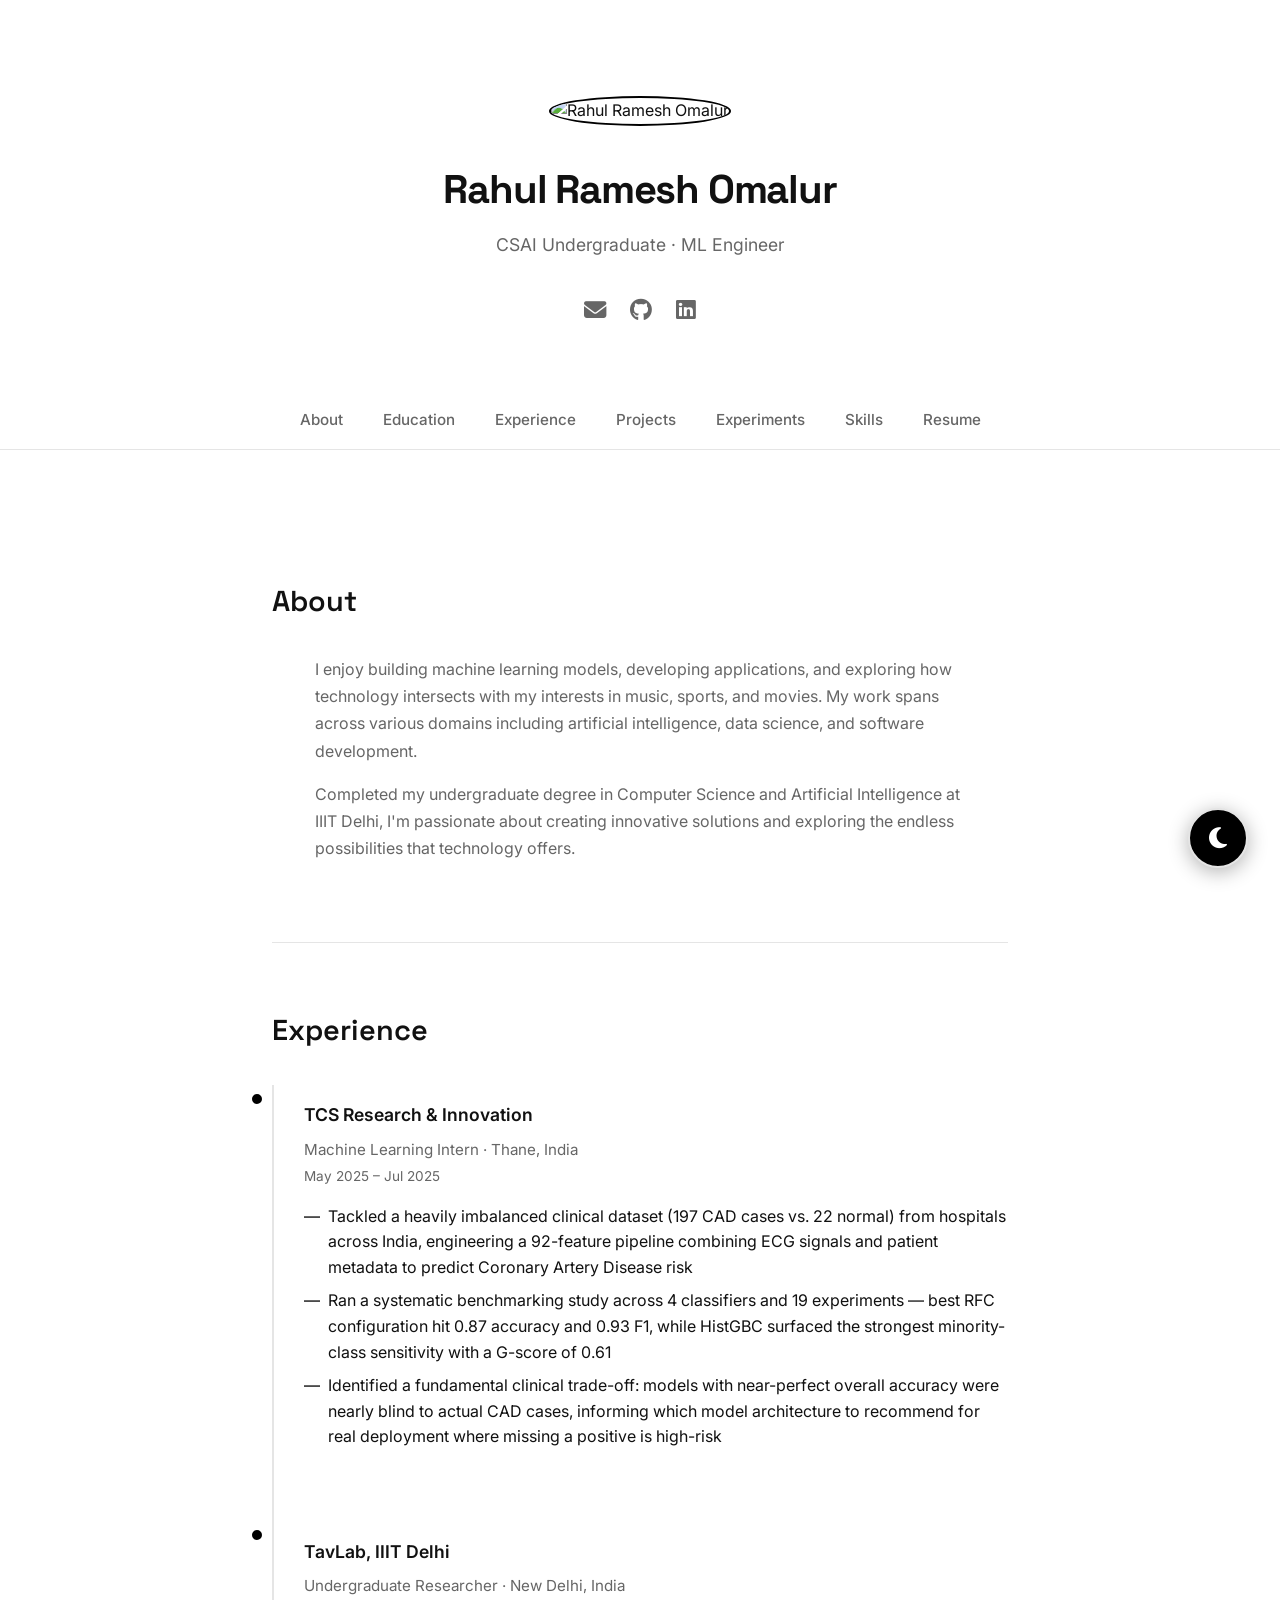
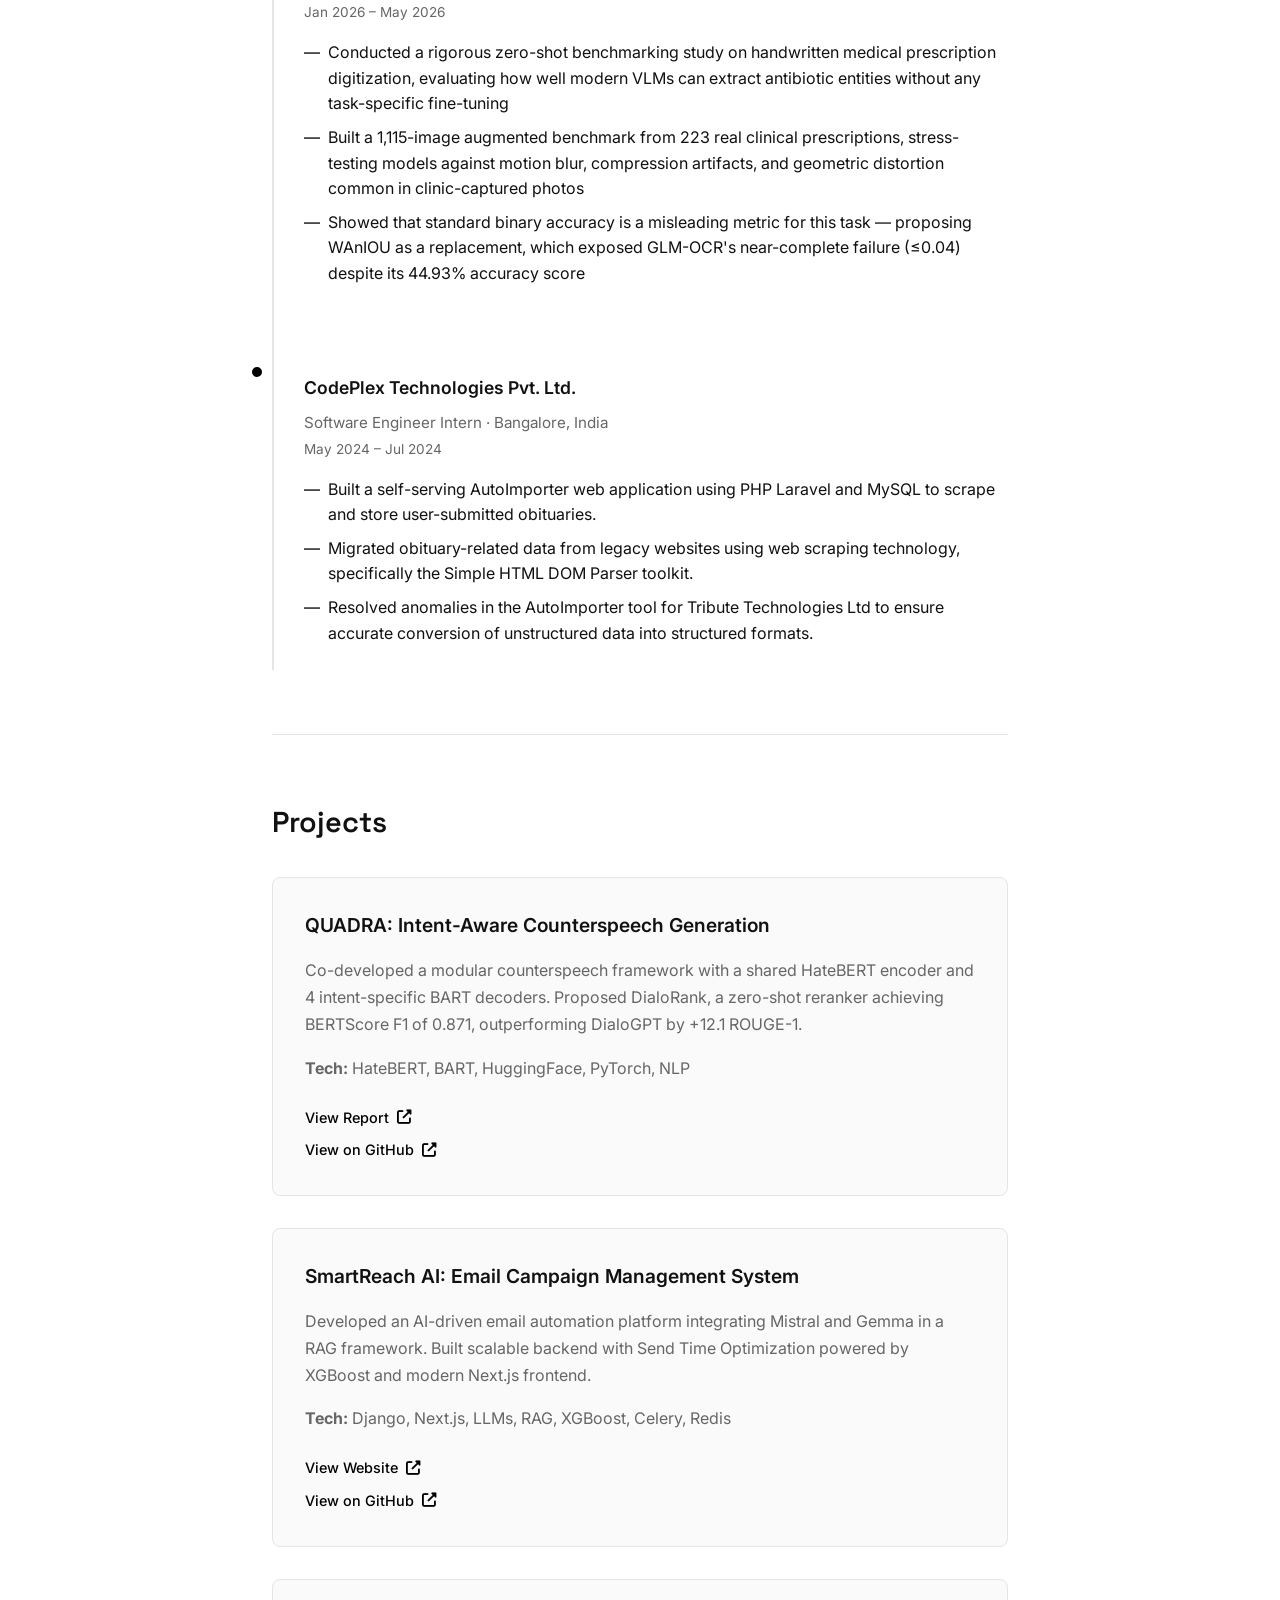
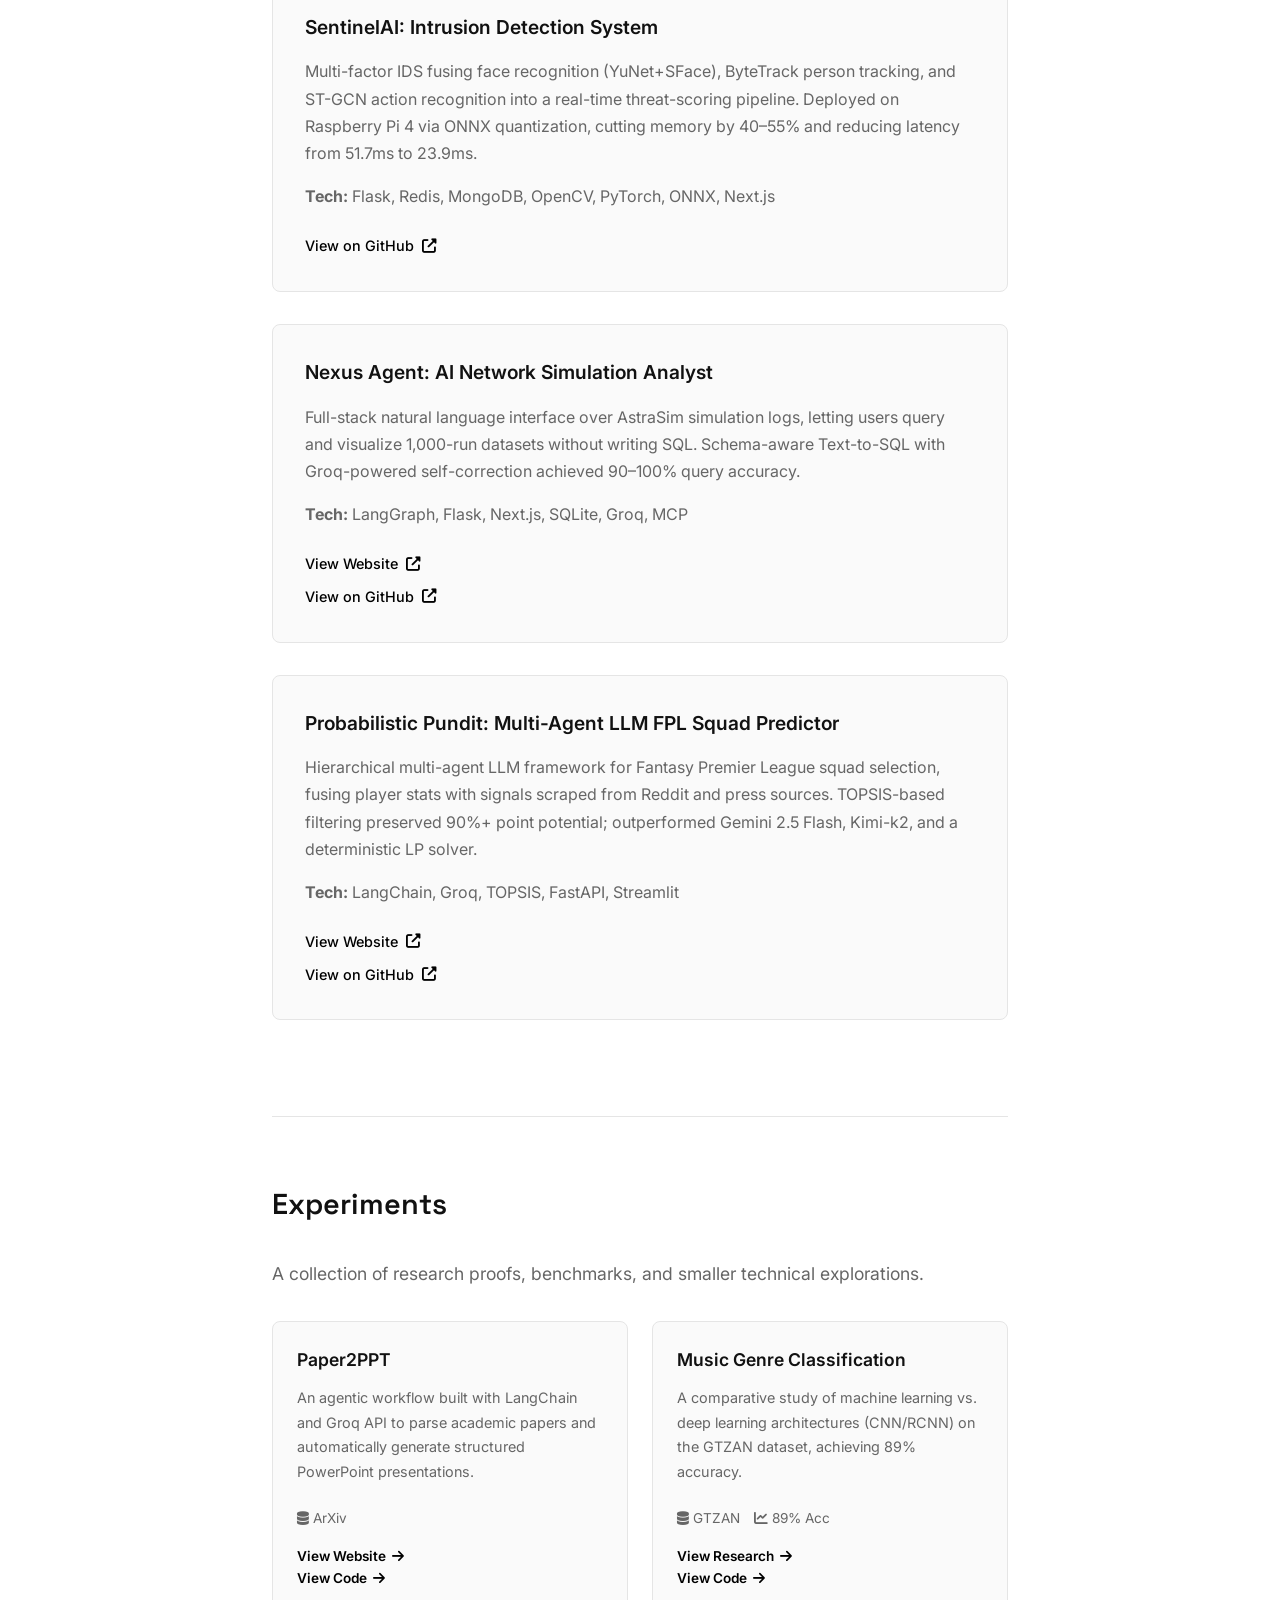
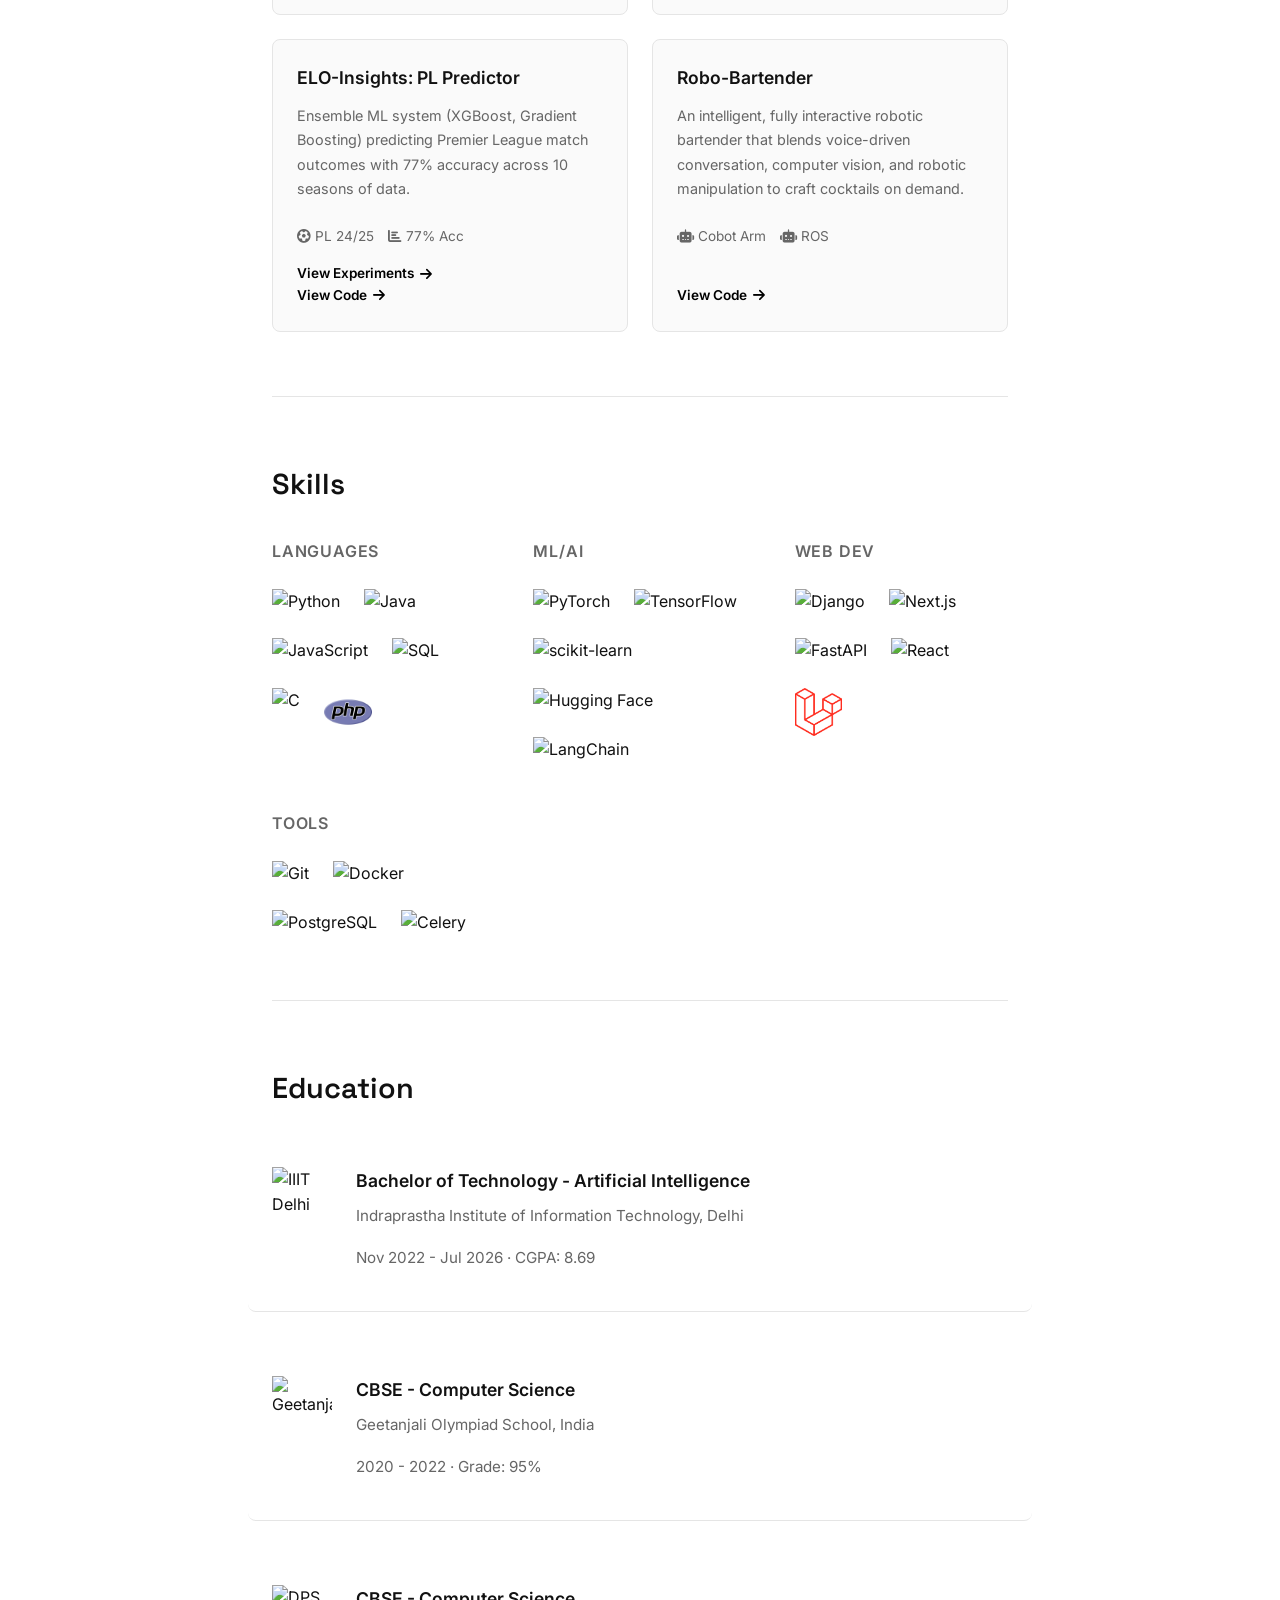
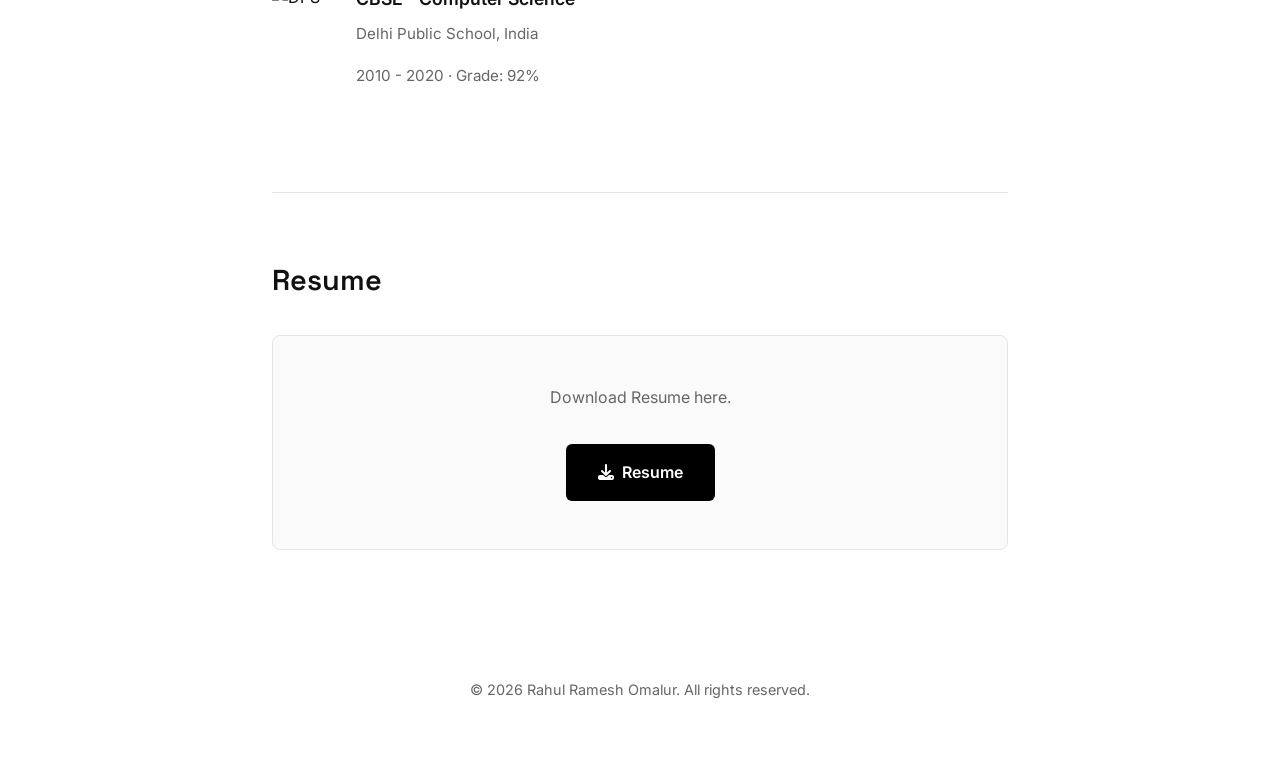
==== commit cd46e7c6: "chore: added updated resume" ====
--- a/index.html
+++ b/index.html
@@ -963,14 +963,12 @@
         <section id="resume">
     <h2>Resume</h2>
     <div class="resume-download">
-        <p>Download version that suits the role.</p>
+        <p>Download Resume here.</p>
         <div style="display: flex; gap: 1rem; justify-content: center; flex-wrap: wrap;">
-            <a href="assets/css/Rahul_Resume_MLE.pdf" class="resume-btn" target="_blank">
-                <i class="fas fa-brain"></i> ML / AI Engineer
+            <a href="assets/css/Rahul_Resume.pdf" class="resume-btn" target="_blank">
+                <i class="fas fa-download"></i> Resume
             </a>
-            <a href="assets/css/Rahul_Resume_SDE.pdf" class="resume-btn" target="_blank">
-                <i class="fas fa-code"></i> Software Engineer
-            </a>
+            
         </div>
     </div>
 </section>
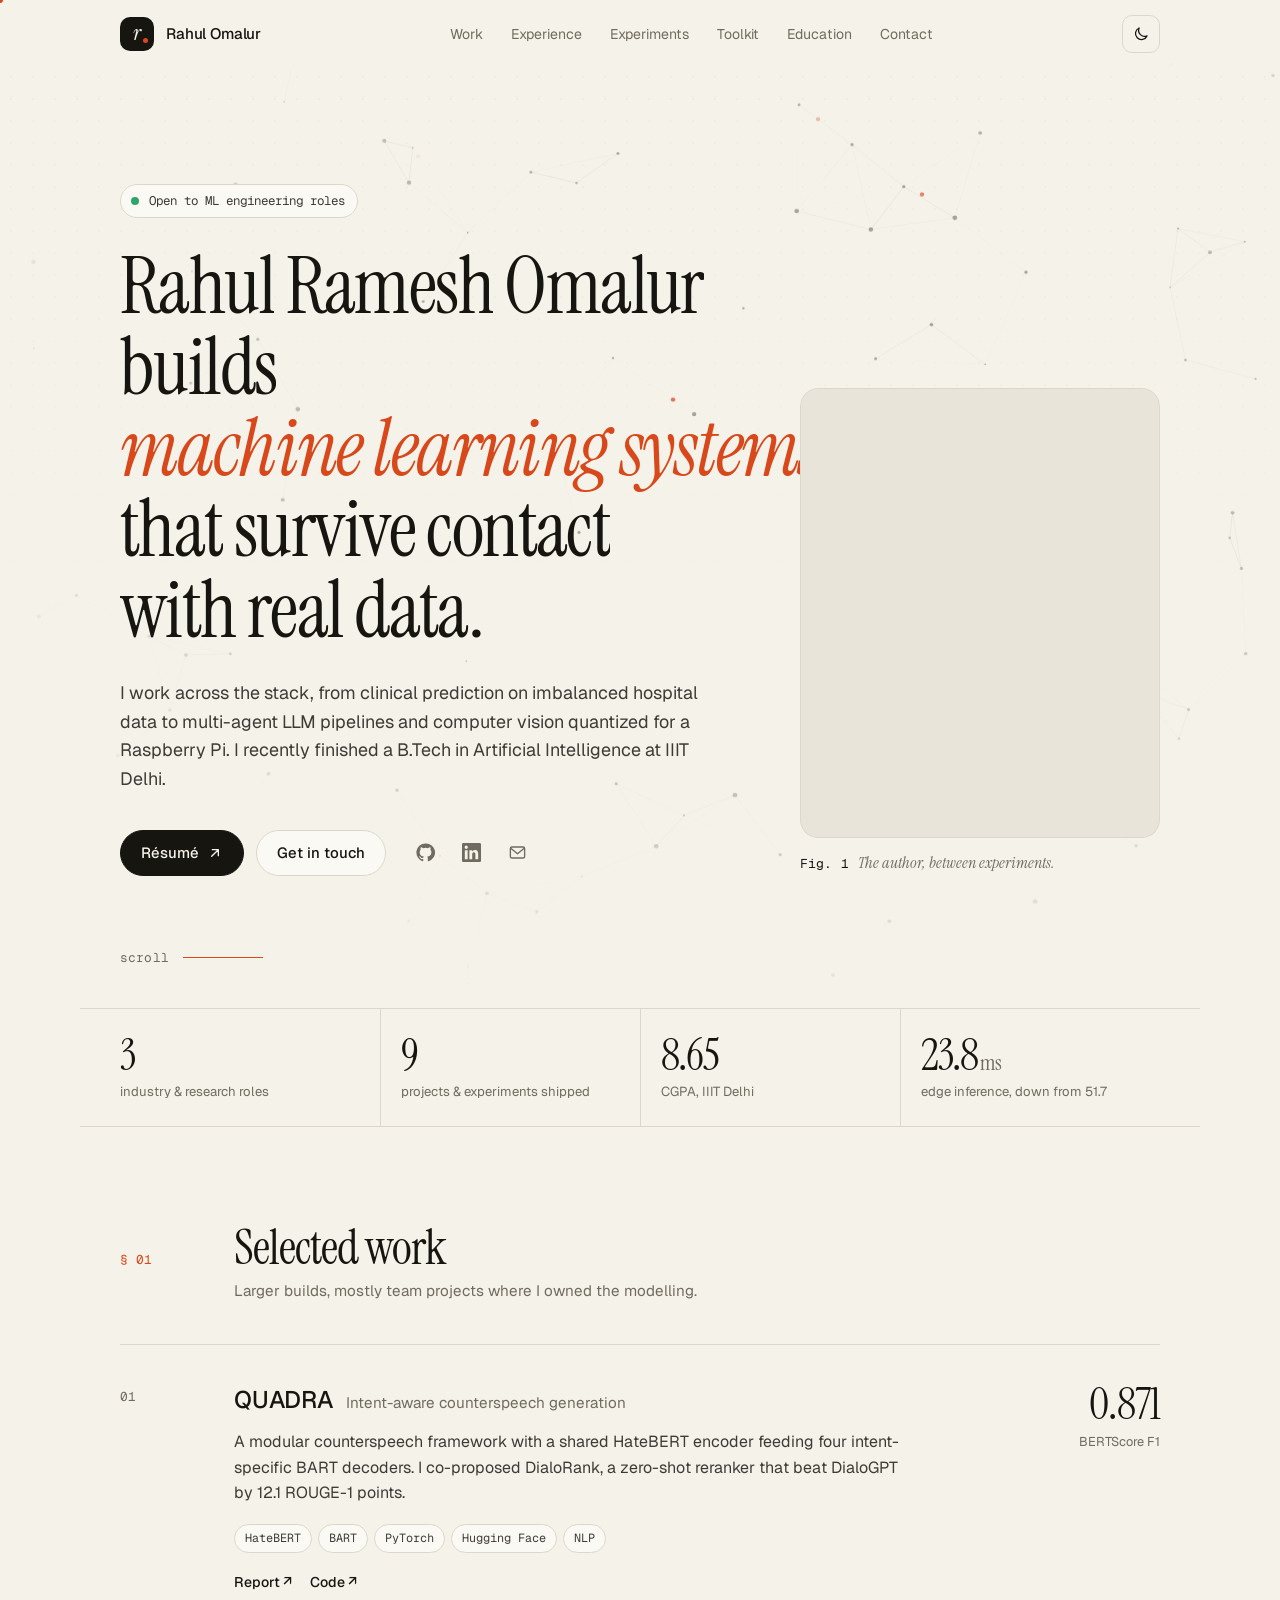
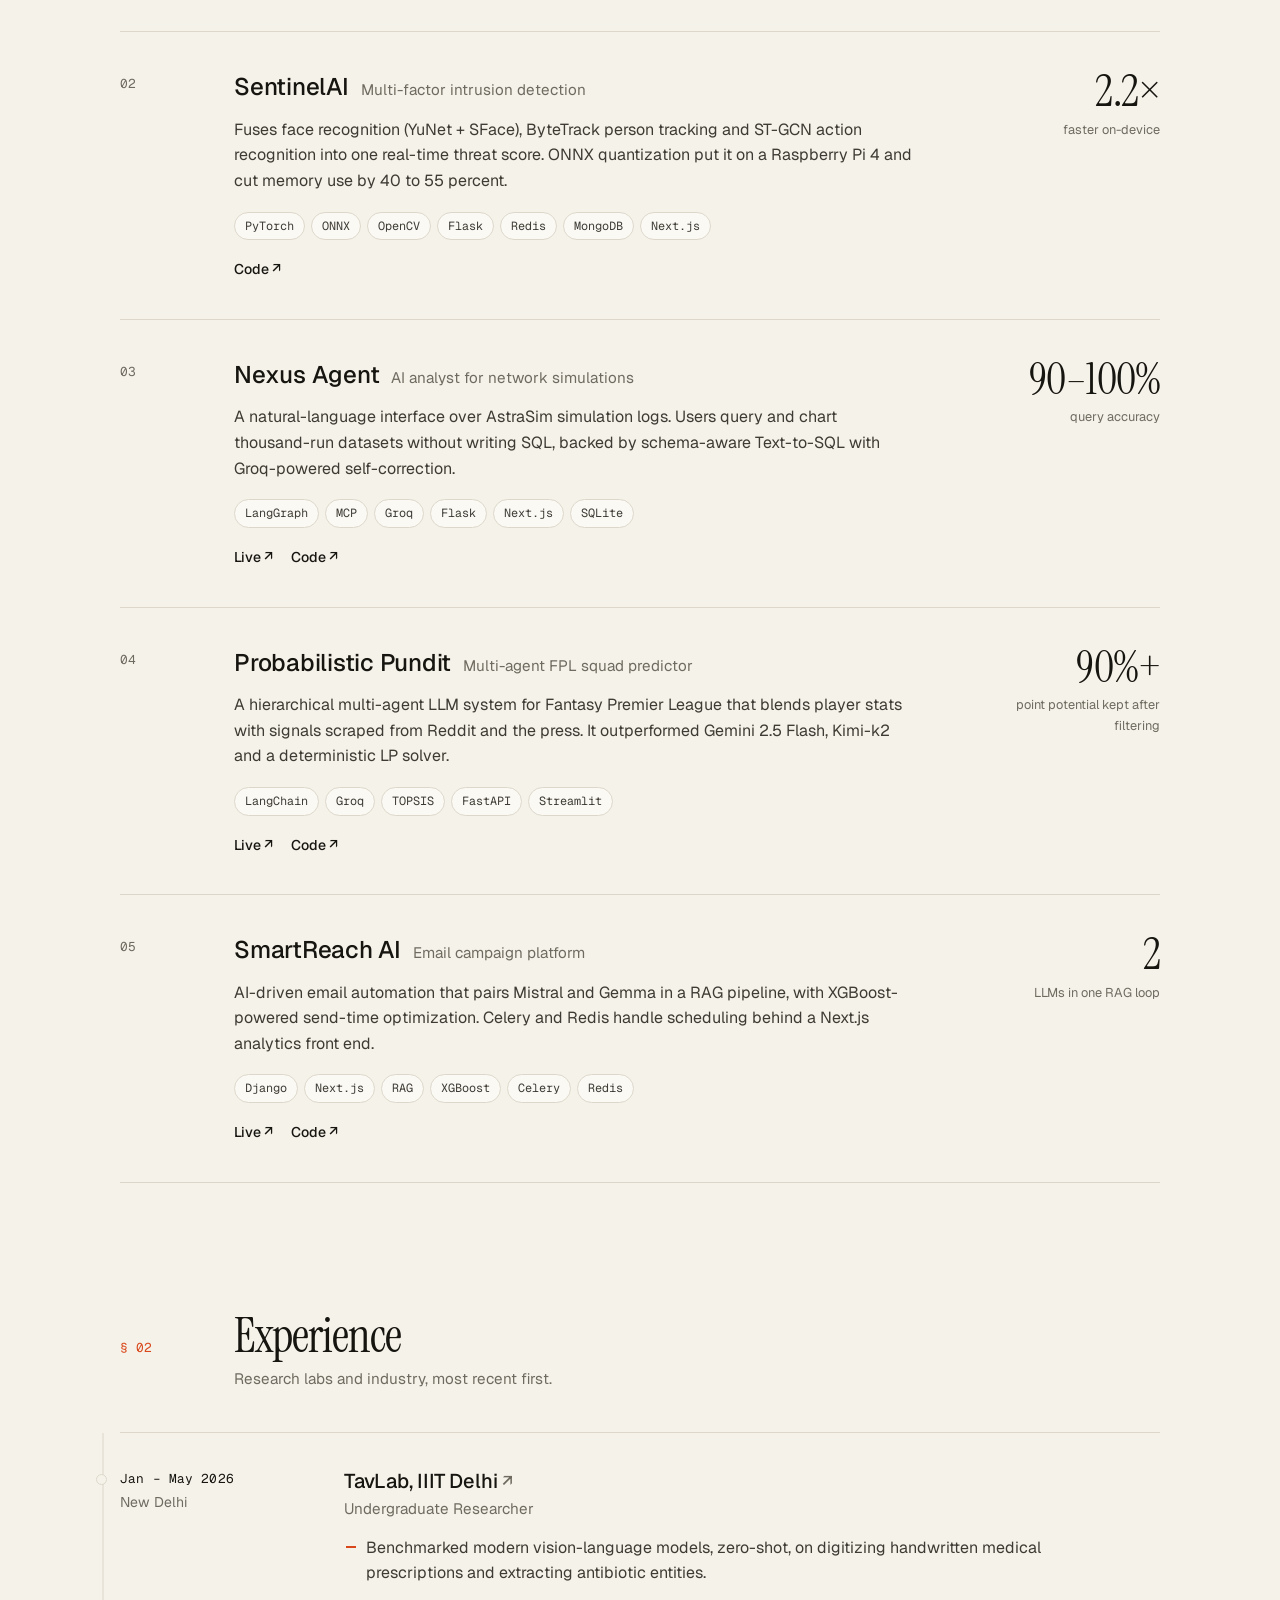
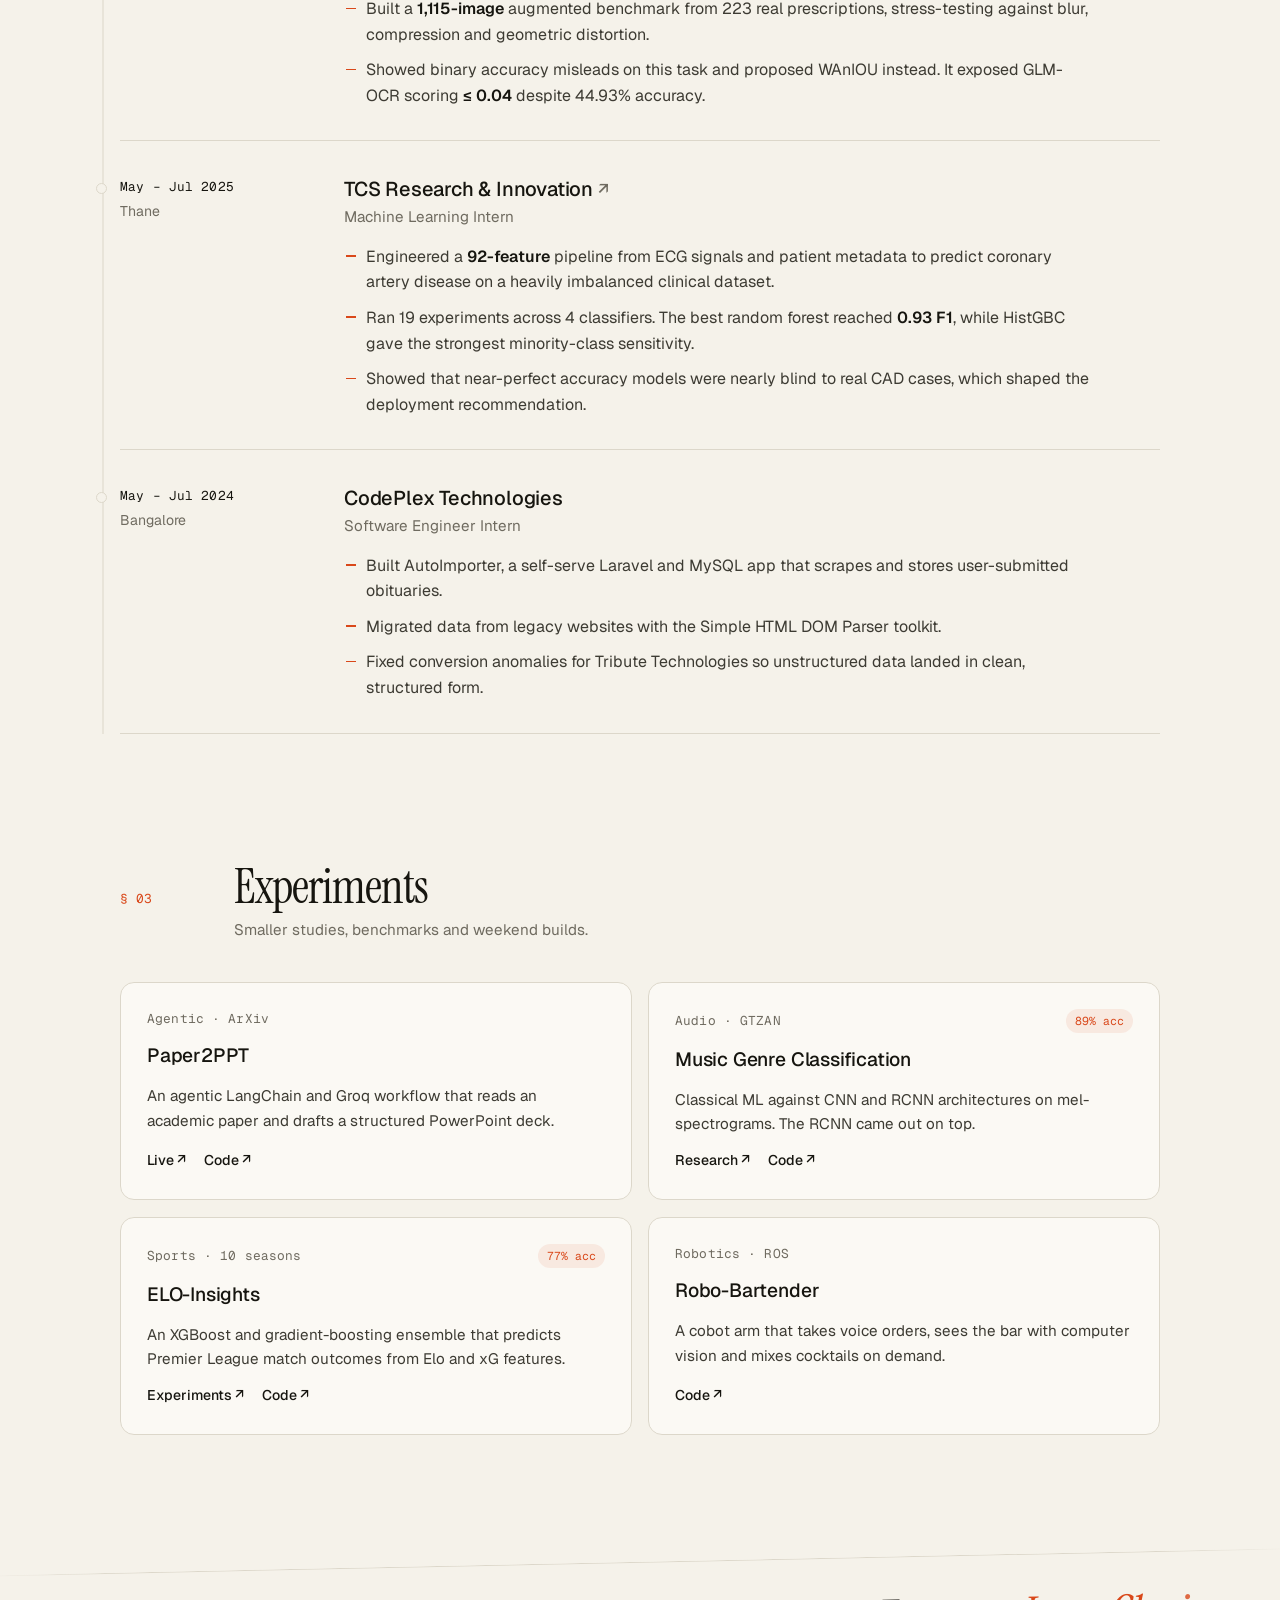
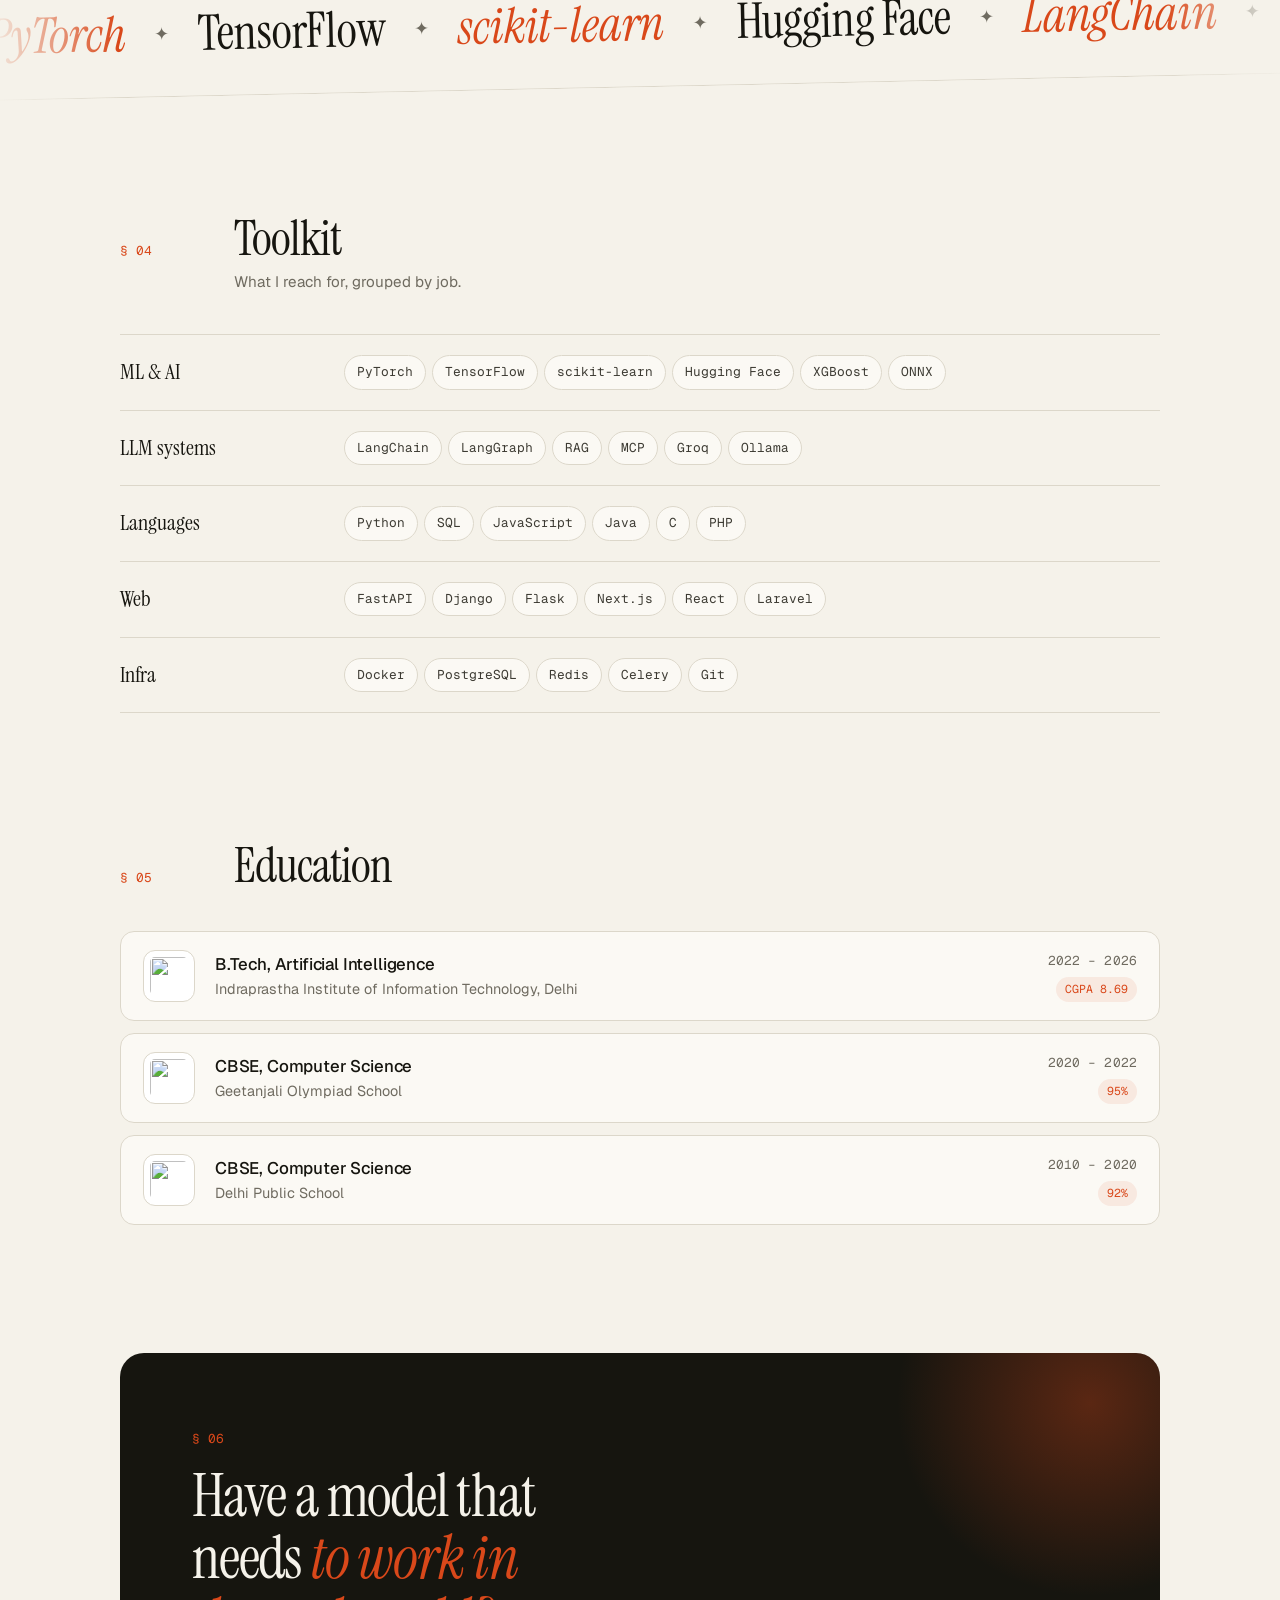
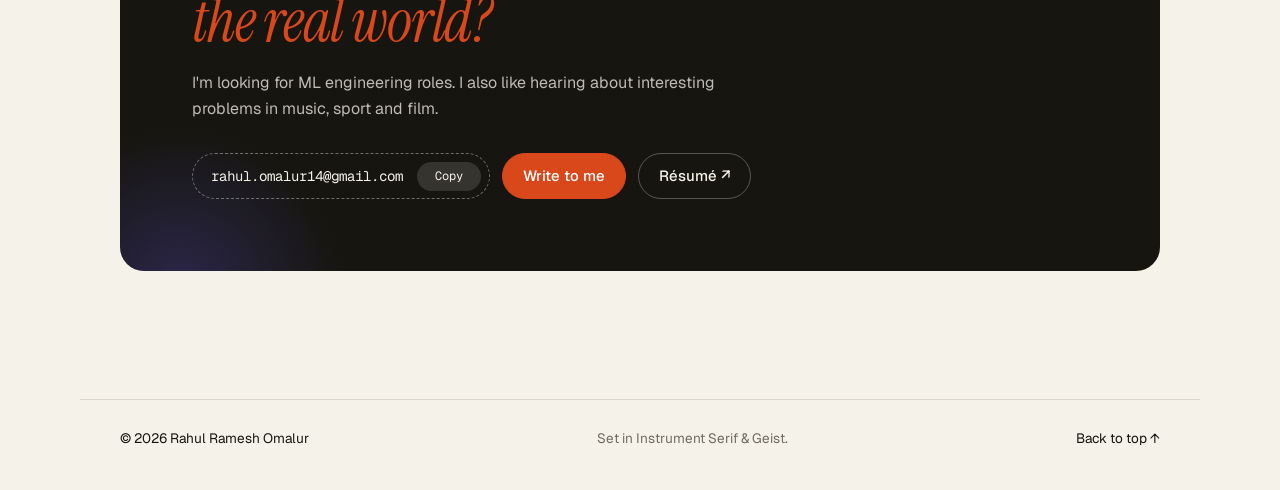
==== commit fcafb884: "feat: revamp portfolio with editorial design and motion layer Neural-network hero canvas, scrambling" ====
--- a/index.html
+++ b/index.html
@@ -1,1045 +1,410 @@
 <!DOCTYPE html>
-<html lang="en">
+<html lang="en" class="no-js">
 <head>
     <meta charset="UTF-8">
     <meta name="viewport" content="width=device-width, initial-scale=1.0">
     <title>Rahul Ramesh Omalur</title>
+    <meta name="description" content="Rahul Ramesh Omalur is a machine learning engineer building clinical ML, multi-agent LLM systems and edge computer vision. B.Tech in AI from IIIT Delhi.">
+    <meta property="og:title" content="Rahul Ramesh Omalur · ML Engineer">
+    <meta property="og:description" content="Machine learning systems, from clinical prediction to multi-agent LLMs.">
+    <meta property="og:url" content="https://rahulomalur.xyz/">
+    <meta property="og:image" content="https://rahulomalur.xyz/assets/img/profile_photo.png">
+    <meta property="og:type" content="website">
+    <meta name="theme-color" content="#f5f2ea" media="(prefers-color-scheme: light)">
+    <meta name="theme-color" content="#11110f" media="(prefers-color-scheme: dark)">
+    <link rel="icon" href="data:image/svg+xml,%3Csvg xmlns='http://www.w3.org/2000/svg' viewBox='0 0 64 64'%3E%3Crect width='64' height='64' rx='14' fill='%2316150f'/%3E%3Ctext x='32' y='44' text-anchor='middle' font-family='Georgia,serif' font-style='italic' font-size='34' fill='%23f5f2ea'%3Er%3C/text%3E%3Ccircle cx='46' cy='42' r='4' fill='%23e5531c'/%3E%3C/svg%3E">
     <link rel="preconnect" href="https://fonts.googleapis.com">
     <link rel="preconnect" href="https://fonts.gstatic.com" crossorigin>
-    <link href="https://fonts.googleapis.com/css2?family=Inter:wght@400;500;600;700&family=Space+Grotesk:wght@500;600;700&display=swap" rel="stylesheet">
-    <link rel="stylesheet" href="https://cdnjs.cloudflare.com/ajax/libs/font-awesome/6.4.0/css/all.min.css">
-    <style>
-        * {
-            margin: 0;
-            padding: 0;
-            box-sizing: border-box;
-        }
-
-        :root {
-            --bg: #ffffff;
-            --text: #111111;
-            --text-light: #666666;
-            --border: #e5e5e5;
-            --accent: #000000;
-            --card-bg: #fafafa;
-        }
-
-        [data-theme="dark"] {
-            --bg: #0a0a0a;
-            --text: #e5e5e5;
-            --text-light: #a0a0a0;
-            --border: #2a2a2a;
-            --accent: #ffffff;
-            --card-bg: #1a1a1a;
-        }
-
-        html {
-            scroll-behavior: smooth;
-        }
-
-        body {
-            font-family: 'Inter', -apple-system, sans-serif;
-            background: var(--bg);
-            color: var(--text);
-            line-height: 1.6;
-            -webkit-font-smoothing: antialiased;
-            transition: background-color 0.3s ease, color 0.3s ease;
-        }
-
-        .container {
-            max-width: 800px;
-            margin: 0 auto;
-            padding: 0 2rem;
-        }
-
-        /* Header */
-        header {
-            padding: 6rem 0 4rem;
-            text-align: center;
-        }
-
-        .profile-img {
-            width: 140px;
-            height: 140px;
-            border-radius: 50%;
-            object-fit: cover;
-            margin-bottom: 2rem;
-            border: 2px solid var(--accent);
-        }
-
-        h1 {
-            font-family: 'Space Grotesk', sans-serif;
-            font-size: 2.5rem;
-            font-weight: 700;
-            margin-bottom: 0.5rem;
-            letter-spacing: -0.03em;
-        }
-
-        .subtitle {
-            color: var(--text-light);
-            font-size: 1.1rem;
-            margin-bottom: 2rem;
-        }
-
-        .social-links {
-            display: flex;
-            gap: 1.5rem;
-            justify-content: center;
-            margin-top: 2rem;
-        }
-
-        .social-links a {
-            color: var(--text-light);
-            font-size: 1.4rem;
-            transition: all 0.3s ease;
-        }
-
-        .social-links a:hover {
-            color: var(--accent);
-            transform: translateY(-2px);
-        }
-
-        /* Navigation */
-        nav {
-            position: sticky;
-            top: 0;
-            background: rgba(255, 255, 255, 0.95);
-            backdrop-filter: blur(10px);
-            border-bottom: 1px solid var(--border);
-            padding: 1rem 0;
-            margin-bottom: 4rem;
-            z-index: 100;
-            transition: background-color 0.3s ease;
-        }
-
-        [data-theme="dark"] nav {
-            background: rgba(10, 10, 10, 0.95);
-        }
-
-        /* Dark Mode Toggle */
-        .theme-toggle {
-            position: fixed;
-            bottom: 2rem;
-            right: 2rem;
-            width: 60px;
-            height: 60px;
-            border-radius: 50%;
-            background: var(--accent);
-            border: 2px solid var(--border);
-            cursor: pointer;
-            display: flex;
-            align-items: center;
-            justify-content: center;
-            font-size: 1.5rem;
-            color: var(--bg);
-            box-shadow: 0 4px 20px rgba(0, 0, 0, 0.3);
-            transition: all 0.3s ease;
-            z-index: 9999;
-        }
-
-        .theme-toggle:hover {
-            transform: scale(1.15) rotate(15deg);
-            box-shadow: 0 6px 30px rgba(0, 0, 0, 0.4);
-        }
-
-        .theme-toggle:active {
-            transform: scale(0.95);
-        }
-
-        @media (max-width: 768px) {
-            .theme-toggle {
-                bottom: 1.5rem;
-                right: 1.5rem;
-                width: 50px;
-                height: 50px;
-                font-size: 1.25rem;
-            }
-        }
-
-        nav ul {
-            list-style: none;
-            display: flex;
-            justify-content: center;
-            gap: 2.5rem;
-        }
-
-        nav a {
-            color: var(--text-light);
-            text-decoration: none;
-            font-weight: 500;
-            font-size: 0.95rem;
-            transition: color 0.3s ease;
-            position: relative;
-        }
-
-        nav a:hover {
-            color: var(--accent);
-        }
-
-        nav a.active {
-            color: var(--accent);
-        }
-
-        nav a.active::after {
-            content: '';
-            position: absolute;
-            bottom: -1rem;
-            left: 0;
-            width: 100%;
-            height: 2px;
-            background: var(--accent);
-        }
-
-        /* Sections */
-        section {
-            padding: 4rem 0;
-            border-bottom: 1px solid var(--border);
-        }
-
-        section:last-of-type {
-            border-bottom: none;
-        }
-
-        h2 {
-            font-family: 'Space Grotesk', sans-serif;
-            font-size: 1.8rem;
-            margin-bottom: 2rem;
-            font-weight: 600;
-        }
-
-        h3 {
-            font-weight: 600;
-            font-size: 1.1rem;
-            margin-bottom: 0.5rem;
-        }
-
-        p {
-            color: var(--text-light);
-            margin-bottom: 1rem;
-            line-height: 1.7;
-        }
-
-        /* About */
-        .about-text {
-            max-width: 650px;
-            margin: 0 auto;
-        }
-
-        /* Education */
-        .education-item {
-            display: flex;
-            gap: 1.5rem;
-            margin-bottom: 2.5rem;
-            padding-bottom: 2.5rem;
-            border-bottom: 1px solid var(--border);
-            cursor: pointer;
-            transition: all 0.3s ease;
-            border-radius: 8px;
-            padding: 1.5rem;
-            margin-left: -1.5rem;
-            margin-right: -1.5rem;
-        }
-
-        .education-item:hover {
-            background: var(--card-bg);
-            transform: translateX(4px);
-        }
-
-        .education-item:last-child {
-            border-bottom: none;
-            margin-bottom: 0;
-        }
-
-        .education-logo {
-            width: 60px;
-            height: 60px;
-            object-fit: contain;
-            flex-shrink: 0;
-        }
-
-        .education-item p {
-            font-size: 0.95rem;
-        }
-
-        /* Experience Timeline */
-        .timeline {
-            position: relative;
-            padding-left: 2rem;
-        }
-
-        .timeline::before {
-            content: '';
-            position: absolute;
-            left: 0;
-            top: 0;
-            bottom: 0;
-            width: 2px;
-            background: var(--border);
-        }
-
-        .timeline-item {
-            position: relative;
-            margin-bottom: 3rem;
-            cursor: pointer;
-            transition: all 0.3s ease;
-            border-radius: 8px;
-            padding: 1rem;
-            margin-left: -1rem;
-            margin-right: -1rem;
-        }
-
-        .timeline-item:hover {
-            background: var(--card-bg);
-        }
-
-        .timeline-item:last-child {
-            margin-bottom: 0;
-        }
-
-        .timeline-item::before {
-            content: '';
-            position: absolute;
-            left: -2.4rem;
-            top: 0.4rem;
-            width: 10px;
-            height: 10px;
-            border-radius: 50%;
-            background: var(--accent);
-            border: 2px solid var(--bg);
-        }
-
-        .role {
-            display: block;
-            color: var(--text-light);
-            font-size: 0.95rem;
-            margin-bottom: 0.25rem;
-        }
-
-        .date {
-            display: block;
-            color: var(--text-light);
-            font-size: 0.85rem;
-            margin-bottom: 1rem;
-        }
-
-        .details ul {
-            list-style: none;
-            padding: 0;
-        }
-
-        .details li {
-            padding-left: 1.5rem;
-            margin-bottom: 0.5rem;
-            position: relative;
-        }
-
-        .details li::before {
-            content: '—';
-            position: absolute;
-            left: 0;
-            color: var(--accent);
-        }
-
-        .project-subitem {
-            margin-top: 1.5rem;
-            padding-top: 1.5rem;
-            border-top: 1px solid var(--border);
-        }
-
-        /* Projects */
-        .project-card {
-            background: var(--card-bg);
-            padding: 2rem;
-            border-radius: 8px;
-            margin-bottom: 2rem;
-            border: 1px solid var(--border);
-            transition: all 0.3s ease;
-        }
-
-        .project-card:hover {
-            transform: translateY(-2px);
-            box-shadow: 0 8px 24px rgba(0, 0, 0, 0.06);
-        }
-
-        [data-theme="dark"] .project-card:hover {
-            box-shadow: 0 8px 24px rgba(255, 255, 255, 0.05);
-        }
-
-        .project-card h3 {
-            font-size: 1.2rem;
-            margin-bottom: 1rem;
-        }
-
-        .project-card a {
-            color: var(--accent);
-            text-decoration: none;
-            font-weight: 500;
-            font-size: 0.9rem;
-            display: inline-flex;
-            align-items: center;
-            gap: 0.5rem;
-            margin-top: 0.5rem;
-        }
-
-        .project-card a:hover {
-            text-decoration: underline;
-        }
-
-            /* Experiments Section */
-        .experiments-grid {
-            display: grid;
-            grid-template-columns: repeat(auto-fit, minmax(300px, 1fr));
-            gap: 1.5rem;
-        }
-
-        .experiment-card {
-            background: var(--card-bg);
-            padding: 1.5rem;
-            border-radius: 8px;
-            border: 1px solid var(--border);
-            transition: all 0.3s ease;
-            display: flex;
-            flex-direction: column;
-            justify-content: space-between;
-        }
-
-        .experiment-card:hover {
-            transform: translateY(-4px);
-            box-shadow: 0 8px 24px rgba(0, 0, 0, 0.08);
-            border-color: var(--accent);
-        }
-
-        .experiment-card h3 {
-            font-size: 1.1rem;
-            margin-bottom: 0.75rem;
-        }
-
-        .experiment-card p {
-            font-size: 0.9rem;
-            margin-bottom: 1.5rem;
-            flex-grow: 1;
-        }
-
-        .experiment-link {
-            color: var(--accent);
-            text-decoration: none;
-            font-weight: 600;
-            font-size: 0.85rem;
-            display: inline-flex;
-            align-items: center;
-            gap: 0.4rem;
-            transition: gap 0.2s ease;
-        }
-
-        .experiment-link:hover {
-            gap: 0.6rem;
-        }
-        /* Skills */
-        .skills-grid {
-            display: grid;
-            grid-template-columns: repeat(auto-fit, minmax(200px, 1fr));
-            gap: 3rem;
-        }
-
-        .skill-category h3 {
-            margin-bottom: 1.5rem;
-            font-size: 1rem;
-            color: var(--text-light);
-            text-transform: uppercase;
-            letter-spacing: 0.05em;
-        }
-
-        .skill-icons {
-            display: flex;
-            flex-wrap: wrap;
-            gap: 1.5rem;
-        }
-
-        .skill-icon {
-            position: relative;
-            cursor: pointer;
-        }
-
-        .skill-icon img {
-            width: 48px;
-            height: 48px;
-            object-fit: contain;
-            transition: all 0.3s ease;
-        }
-
-        .skill-icon:hover img {
-            transform: translateY(-4px) scale(1.1);
-        }
-
-        .skill-icon .tooltip {
-            position: absolute;
-            bottom: -2.5rem;
-            left: 50%;
-            transform: translateX(-50%);
-            background: var(--accent);
-            color: var(--bg);
-            padding: 0.4rem 0.8rem;
-            border-radius: 4px;
-            font-size: 0.75rem;
-            white-space: nowrap;
-            opacity: 0;
-            pointer-events: none;
-            transition: opacity 0.3s ease;
-            font-family: var(--font-main);
-        }
-
-        .skill-icon .tooltip::before {
-            content: '';
-            position: absolute;
-            top: -4px;
-            left: 50%;
-            transform: translateX(-50%);
-            border-left: 4px solid transparent;
-            border-right: 4px solid transparent;
-            border-bottom: 4px solid var(--accent);
-        }
-
-        .skill-icon:hover .tooltip {
-            opacity: 1;
-        }
-
-        /* Resume Download */
-        .resume-download {
-            text-align: center;
-            padding: 3rem;
-            background: var(--card-bg);
-            border-radius: 8px;
-            border: 1px solid var(--border);
-        }
-
-        .resume-btn {
-            display: inline-flex;
-            align-items: center;
-            gap: 0.5rem;
-            background: var(--accent);
-            color: var(--bg);
-            padding: 1rem 2rem;
-            text-decoration: none;
-            border-radius: 6px;
-            font-weight: 600;
-            transition: all 0.3s ease;
-            margin-top: 1rem;
-        }
-
-        .resume-btn:hover {
-            opacity: 0.9;
-            transform: translateY(-1px);
-        }
-
-        /* Footer */
-        footer {
-            text-align: center;
-            padding: 4rem 0 3rem;
-            color: var(--text-light);
-            font-size: 0.9rem;
-        }
-
-        /* Responsive */
-        @media (max-width: 768px) {
-            .container {
-                padding: 0 1.5rem;
-            }
-
-            h1 {
-                font-size: 2rem;
-            }
-
-            h2 {
-                font-size: 1.5rem;
-            }
-
-            nav ul {
-                gap: 1.5rem;
-                flex-wrap: wrap;
-            }
-
-            .education-item {
-                flex-direction: column;
-            }
-
-            .timeline {
-                padding-left: 1.5rem;
-            }
-
-            .skills-grid {
-                grid-template-columns: 1fr;
-            }
-        }
-    </style>
+    <link href="https://fonts.googleapis.com/css2?family=Geist:wght@400;500;600&family=Geist+Mono:wght@400;500&family=Instrument+Serif:ital@0;1&display=swap" rel="stylesheet">
+    <link rel="stylesheet" href="assets/site.css">
+    <script>
+        // Set theme before paint to avoid a flash.
+        (function () {
+            try {
+                var t = localStorage.getItem('theme');
+                if (t === 'light' || t === 'dark') document.documentElement.setAttribute('data-theme', t);
+            } catch (e) {}
+        })();
+    </script>
 </head>
 <body>
-    <!-- Header -->
-    <header>
-        <div class="container">
-            <img src="assets/img/profile_photo.png" alt="Rahul Ramesh Omalur" class="profile-img">
-            <h1>Rahul Ramesh Omalur</h1>
-            <p class="subtitle">CSAI Undergraduate · ML Engineer</p>
-            <div class="social-links">
-                <a href="mailto:rahul.omalur14@gmail.com" aria-label="Email"><i class="fas fa-envelope"></i></a>
-                <a href="https://github.com/rahulomalur" target="_blank" aria-label="GitHub"><i class="fab fa-github"></i></a>
-                <a href="https://linkedin.com/in/rahul-omalur" target="_blank" aria-label="LinkedIn"><i class="fab fa-linkedin"></i></a>
+    <a class="skip" href="#main">Skip to content</a>
+
+    <div class="loader" id="loader" aria-hidden="true">
+        <div class="loader-inner">
+            <div class="loader-row mono"><span>training portfolio.pt</span><span id="loaderPct">000%</span></div>
+            <div class="loader-bar"><span id="loaderBar"></span></div>
+            <div class="loader-row mono muted"><span id="loaderEpoch">epoch 0/12</span><span id="loaderLoss">loss 2.4103</span></div>
+        </div>
+    </div>
+
+    <div class="progress" id="progress" aria-hidden="true"></div>
+    <div class="cursor-dot" aria-hidden="true"></div>
+    <div class="cursor-ring" aria-hidden="true"></div>
+
+    <header class="topbar" id="top">
+        <div class="wrap topbar-inner">
+            <a href="#top" class="brand" aria-label="Back to top">
+                <span class="brand-mark">r<span class="dot"></span></span>
+                <span class="brand-name">Rahul Omalur</span>
+            </a>
+            <nav class="nav" id="nav" aria-label="Sections">
+                <a href="#work">Work</a>
+                <a href="#experience">Experience</a>
+                <a href="#experiments">Experiments</a>
+                <a href="#toolkit">Toolkit</a>
+                <a href="#education">Education</a>
+                <a href="#contact">Contact</a>
+            </nav>
+            <div class="topbar-actions">
+                <button class="icon-btn" id="themeToggle" type="button" aria-label="Toggle dark mode">
+                    <svg class="i-moon" viewBox="0 0 24 24" aria-hidden="true"><path d="M20 14.5A8 8 0 0 1 9.5 4a8 8 0 1 0 10.5 10.5Z"/></svg>
+                    <svg class="i-sun" viewBox="0 0 24 24" aria-hidden="true"><circle cx="12" cy="12" r="4"/><path d="M12 2v2M12 20v2M4.9 4.9l1.4 1.4M17.7 17.7l1.4 1.4M2 12h2M20 12h2M4.9 19.1l1.4-1.4M17.7 6.3l1.4-1.4"/></svg>
+                </button>
+                <button class="icon-btn menu-btn" id="menuToggle" type="button" aria-label="Open menu" aria-expanded="false" aria-controls="nav">
+                    <svg viewBox="0 0 24 24" aria-hidden="true"><path d="M4 8h16M4 16h16"/></svg>
+                </button>
             </div>
         </div>
     </header>
 
-    <!-- Navigation -->
-    <nav>
-        <div class="container">
-            <ul>
-                <li><a href="#about">About</a></li>
-                <li><a href="#education">Education</a></li>
-                <li><a href="#experience">Experience</a></li>
-                <li><a href="#projects">Projects</a></li>
-                <li><a href="#experiments">Experiments</a></li>
-                <li><a href="#skills">Skills</a></li>
-                <li><a href="#resume">Resume</a></li>
-            </ul>
+    <main id="main">
+        <!-- Hero -->
+        <section class="hero-shell">
+        <canvas class="net" id="net" aria-hidden="true"></canvas>
+        <section class="hero wrap">
+            <div class="hero-text">
+                <p class="eyebrow reveal"><span class="pulse" aria-hidden="true"></span>Open to ML engineering roles</p>
+                <h1 class="reveal" aria-label="Rahul Ramesh Omalur builds machine learning systems that survive contact with real data.">
+                    <span aria-hidden="true">Rahul Ramesh Omalur builds <em class="rotator" id="rotator" data-words="machine learning systems|multi-agent LLMs|clinical ML models|edge computer vision|text-to-SQL agents">machine learning systems</em> that survive contact with real&nbsp;data.</span>
+                </h1>
+                <p class="lede reveal">
+                    I work across the stack, from clinical prediction on imbalanced hospital data to multi-agent
+                    LLM pipelines and computer vision quantized for a Raspberry&nbsp;Pi. I recently finished a
+                    B.Tech in Artificial Intelligence at IIIT Delhi.
+                </p>
+                <div class="hero-cta reveal">
+                    <a class="btn btn-primary magnetic" href="assets/css/Rahul_Resume.pdf" target="_blank" rel="noopener">
+                        Résumé
+                        <svg viewBox="0 0 24 24" aria-hidden="true"><path d="M7 17 17 7M8 7h9v9"/></svg>
+                    </a>
+                    <a class="btn magnetic" href="#contact">Get in touch</a>
+                    <div class="socials">
+                        <a href="https://github.com/rahulomalur" target="_blank" rel="noopener" aria-label="GitHub">
+                            <svg viewBox="0 0 24 24" aria-hidden="true" class="fill"><path d="M12 .5a11.5 11.5 0 0 0-3.64 22.41c.58.1.79-.25.79-.56v-2c-3.2.7-3.88-1.37-3.88-1.37-.52-1.33-1.28-1.69-1.28-1.69-1.05-.71.08-.7.08-.7 1.16.08 1.77 1.19 1.77 1.19 1.03 1.77 2.7 1.26 3.36.96.1-.75.4-1.26.73-1.55-2.55-.29-5.24-1.28-5.24-5.69 0-1.26.45-2.28 1.19-3.09-.12-.29-.52-1.46.11-3.05 0 0 .97-.31 3.17 1.18a11 11 0 0 1 5.77 0c2.2-1.49 3.17-1.18 3.17-1.18.63 1.59.23 2.76.11 3.05.74.81 1.19 1.83 1.19 3.09 0 4.42-2.69 5.39-5.26 5.68.41.36.78 1.06.78 2.14v3.17c0 .31.21.67.8.56A11.5 11.5 0 0 0 12 .5Z"/></svg>
+                        </a>
+                        <a href="https://linkedin.com/in/rahul-omalur" target="_blank" rel="noopener" aria-label="LinkedIn">
+                            <svg viewBox="0 0 24 24" aria-hidden="true" class="fill"><path d="M20.45 20.45h-3.56v-5.57c0-1.33-.02-3.04-1.85-3.04-1.85 0-2.14 1.45-2.14 2.94v5.67H9.35V9h3.41v1.56h.05c.48-.9 1.64-1.85 3.37-1.85 3.6 0 4.27 2.37 4.27 5.46v6.28ZM5.34 7.43a2.06 2.06 0 1 1 0-4.13 2.06 2.06 0 0 1 0 4.13ZM7.12 20.45H3.56V9h3.56v11.45ZM22.22 0H1.77C.79 0 0 .77 0 1.73v20.54C0 23.23.79 24 1.77 24h20.45c.98 0 1.78-.77 1.78-1.73V1.73C24 .77 23.2 0 22.22 0Z"/></svg>
+                        </a>
+                        <a href="mailto:rahul.omalur14@gmail.com" aria-label="Email">
+                            <svg viewBox="0 0 24 24" aria-hidden="true"><rect x="3" y="5" width="18" height="14" rx="2"/><path d="m3.5 6.5 8.5 7 8.5-7"/></svg>
+                        </a>
+                    </div>
+                </div>
+            </div>
+
+            <figure class="hero-figure reveal">
+                <div class="photo-frame">
+                    <img src="assets/img/profile_photo.png" alt="Portrait of Rahul Ramesh Omalur" width="853" height="1280">
+                </div>
+                <figcaption><span class="mono">Fig. 1</span> The author, between experiments.</figcaption>
+            </figure>
+        </section>
+        <div class="scroll-cue wrap" aria-hidden="true"><span class="mono">scroll</span><span class="scroll-line"></span></div>
+        </section>
+
+        <!-- Stat strip -->
+        <section class="wrap stats reveal" aria-label="At a glance">
+            <div class="stat"><span class="stat-num" data-count="3">3</span><span class="stat-label">industry &amp; research roles</span></div>
+            <div class="stat"><span class="stat-num" data-count="9">9</span><span class="stat-label">projects &amp; experiments shipped</span></div>
+            <div class="stat"><span class="stat-num" data-count="8.69" data-decimals="2">8.69</span><span class="stat-label">CGPA, IIIT Delhi</span></div>
+            <div class="stat"><span class="stat-num"><span data-count="23.9" data-decimals="1">23.9</span><small>ms</small></span><span class="stat-label">edge inference, down from 51.7</span></div>
+        </section>
+
+        <!-- Selected work -->
+        <section id="work" class="wrap section">
+            <header class="section-head reveal">
+                <span class="section-num">§ 01</span>
+                <h2>Selected work</h2>
+                <p class="section-note">Larger builds, mostly team projects where I owned the modelling.</p>
+            </header>
+
+            <ol class="work-list">
+                <li class="work reveal">
+                    <div class="work-index mono">01</div>
+                    <div class="work-body">
+                        <h3>QUADRA <span class="muted">Intent-aware counterspeech generation</span></h3>
+                        <p>A modular counterspeech framework with a shared HateBERT encoder feeding four intent-specific BART decoders. I co-proposed DialoRank, a zero-shot reranker that beat DialoGPT by 12.1 ROUGE-1 points.</p>
+                        <ul class="tags"><li>HateBERT</li><li>BART</li><li>PyTorch</li><li>Hugging Face</li><li>NLP</li></ul>
+                        <div class="links">
+                            <a href="https://quadra-counterspeech.vercel.app/" target="_blank" rel="noopener">Report <span aria-hidden="true">↗</span></a>
+                            <a href="https://github.com/NLP-2025/NLP-Project-CounterSpeech" target="_blank" rel="noopener">Code <span aria-hidden="true">↗</span></a>
+                        </div>
+                    </div>
+                    <div class="work-metric"><span class="metric-num">0.871</span><span class="metric-label">BERTScore F1</span></div>
+                </li>
+
+                <li class="work reveal">
+                    <div class="work-index mono">02</div>
+                    <div class="work-body">
+                        <h3>SentinelAI <span class="muted">Multi-factor intrusion detection</span></h3>
+                        <p>Fuses face recognition (YuNet + SFace), ByteTrack person tracking and ST-GCN action recognition into one real-time threat score. ONNX quantization put it on a Raspberry Pi 4 and cut memory use by 40 to 55 percent.</p>
+                        <ul class="tags"><li>PyTorch</li><li>ONNX</li><li>OpenCV</li><li>Flask</li><li>Redis</li><li>MongoDB</li><li>Next.js</li></ul>
+                        <div class="links">
+                            <a href="https://github.com/rahulomalur/CV-Project-Intruder-Detection" target="_blank" rel="noopener">Code <span aria-hidden="true">↗</span></a>
+                        </div>
+                    </div>
+                    <div class="work-metric"><span class="metric-num">2.2×</span><span class="metric-label">faster on-device</span></div>
+                </li>
+
+                <li class="work reveal">
+                    <div class="work-index mono">03</div>
+                    <div class="work-body">
+                        <h3>Nexus Agent <span class="muted">AI analyst for network simulations</span></h3>
+                        <p>A natural-language interface over AstraSim simulation logs. Users query and chart thousand-run datasets without writing SQL, backed by schema-aware Text-to-SQL with Groq-powered self-correction.</p>
+                        <ul class="tags"><li>LangGraph</li><li>MCP</li><li>Groq</li><li>Flask</li><li>Next.js</li><li>SQLite</li></ul>
+                        <div class="links">
+                            <a href="https://nexusagent.rahulomalur.xyz/" target="_blank" rel="noopener">Live <span aria-hidden="true">↗</span></a>
+                            <a href="https://github.com/rahulomalur/nexus-agent" target="_blank" rel="noopener">Code <span aria-hidden="true">↗</span></a>
+                        </div>
+                    </div>
+                    <div class="work-metric"><span class="metric-num">90–100%</span><span class="metric-label">query accuracy</span></div>
+                </li>
+
+                <li class="work reveal">
+                    <div class="work-index mono">04</div>
+                    <div class="work-body">
+                        <h3>Probabilistic Pundit <span class="muted">Multi-agent FPL squad predictor</span></h3>
+                        <p>A hierarchical multi-agent LLM system for Fantasy Premier League that blends player stats with signals scraped from Reddit and the press. It outperformed Gemini 2.5 Flash, Kimi-k2 and a deterministic LP solver.</p>
+                        <ul class="tags"><li>LangChain</li><li>Groq</li><li>TOPSIS</li><li>FastAPI</li><li>Streamlit</li></ul>
+                        <div class="links">
+                            <a href="https://probabilistic-pundit.streamlit.app" target="_blank" rel="noopener">Live <span aria-hidden="true">↗</span></a>
+                            <a href="https://github.com/Rahul14052004/probabilistic-pundit" target="_blank" rel="noopener">Code <span aria-hidden="true">↗</span></a>
+                        </div>
+                    </div>
+                    <div class="work-metric"><span class="metric-num">90%+</span><span class="metric-label">point potential kept after filtering</span></div>
+                </li>
+
+                <li class="work reveal">
+                    <div class="work-index mono">05</div>
+                    <div class="work-body">
+                        <h3>SmartReach AI <span class="muted">Email campaign platform</span></h3>
+                        <p>AI-driven email automation that pairs Mistral and Gemma in a RAG pipeline, with XGBoost-powered send-time optimization. Celery and Redis handle scheduling behind a Next.js analytics front end.</p>
+                        <ul class="tags"><li>Django</li><li>Next.js</li><li>RAG</li><li>XGBoost</li><li>Celery</li><li>Redis</li></ul>
+                        <div class="links">
+                            <a href="https://smartreachai.rahulomalur.xyz/" target="_blank" rel="noopener">Live <span aria-hidden="true">↗</span></a>
+                            <a href="https://github.com/SDOS-2025/SmartReach-AI" target="_blank" rel="noopener">Code <span aria-hidden="true">↗</span></a>
+                        </div>
+                    </div>
+                    <div class="work-metric"><span class="metric-num">2</span><span class="metric-label">LLMs in one RAG loop</span></div>
+                </li>
+            </ol>
+        </section>
+
+        <!-- Experience -->
+        <section id="experience" class="wrap section">
+            <header class="section-head reveal">
+                <span class="section-num">§ 02</span>
+                <h2>Experience</h2>
+                <p class="section-note">Research labs and industry, most recent first.</p>
+            </header>
+
+            <div class="xp-list"><span class="xp-rail" aria-hidden="true"><span class="xp-rail-fill" id="xpRail"></span></span>
+                <article class="xp reveal">
+                    <div class="xp-meta">
+                        <span class="mono">Jan – May 2026</span>
+                        <span class="muted">New Delhi</span>
+                    </div>
+                    <div class="xp-body">
+                        <h3><a href="https://tavlab.iiitd.edu.in" target="_blank" rel="noopener">TavLab, IIIT Delhi <span aria-hidden="true">↗</span></a></h3>
+                        <p class="xp-role">Undergraduate Researcher</p>
+                        <ul>
+                            <li>Benchmarked modern vision-language models, zero-shot, on digitizing handwritten medical prescriptions and extracting antibiotic entities.</li>
+                            <li>Built a <strong>1,115-image</strong> augmented benchmark from 223 real prescriptions, stress-testing against blur, compression and geometric distortion.</li>
+                            <li>Showed binary accuracy misleads on this task and proposed WAnIOU instead. It exposed GLM-OCR scoring <strong>≤ 0.04</strong> despite 44.93% accuracy.</li>
+                        </ul>
+                    </div>
+                </article>
+
+                <article class="xp reveal">
+                    <div class="xp-meta">
+                        <span class="mono">May – Jul 2025</span>
+                        <span class="muted">Thane</span>
+                    </div>
+                    <div class="xp-body">
+                        <h3><a href="https://www.tcs.com/what-we-do/research" target="_blank" rel="noopener">TCS Research &amp; Innovation <span aria-hidden="true">↗</span></a></h3>
+                        <p class="xp-role">Machine Learning Intern</p>
+                        <ul>
+                            <li>Engineered a <strong>92-feature</strong> pipeline from ECG signals and patient metadata to predict coronary artery disease on a heavily imbalanced clinical dataset.</li>
+                            <li>Ran 19 experiments across 4 classifiers. The best random forest reached <strong>0.93 F1</strong>, while HistGBC gave the strongest minority-class sensitivity.</li>
+                            <li>Showed that near-perfect accuracy models were nearly blind to real CAD cases, which shaped the deployment recommendation.</li>
+                        </ul>
+                    </div>
+                </article>
+
+                <article class="xp reveal">
+                    <div class="xp-meta">
+                        <span class="mono">May – Jul 2024</span>
+                        <span class="muted">Bangalore</span>
+                    </div>
+                    <div class="xp-body">
+                        <h3>CodePlex Technologies</h3>
+                        <p class="xp-role">Software Engineer Intern</p>
+                        <ul>
+                            <li>Built AutoImporter, a self-serve Laravel and MySQL app that scrapes and stores user-submitted obituaries.</li>
+                            <li>Migrated data from legacy websites with the Simple HTML DOM Parser toolkit.</li>
+                            <li>Fixed conversion anomalies for Tribute Technologies so unstructured data landed in clean, structured form.</li>
+                        </ul>
+                    </div>
+                </article>
+            </div>
+        </section>
+
+        <!-- Experiments -->
+        <section id="experiments" class="wrap section">
+            <header class="section-head reveal">
+                <span class="section-num">§ 03</span>
+                <h2>Experiments</h2>
+                <p class="section-note">Smaller studies, benchmarks and weekend builds.</p>
+            </header>
+
+            <div class="exp-grid">
+                <article class="exp reveal" data-tilt><span class="glare" aria-hidden="true"></span>
+                    <div class="exp-top"><span class="mono muted">Agentic · ArXiv</span></div>
+                    <h3>Paper2PPT</h3>
+                    <p>An agentic LangChain and Groq workflow that reads an academic paper and drafts a structured PowerPoint deck.</p>
+                    <div class="links">
+                        <a href="https://paper2ppt.streamlit.app" target="_blank" rel="noopener">Live <span aria-hidden="true">↗</span></a>
+                        <a href="https://github.com/rahulomalur/paper2ppt" target="_blank" rel="noopener">Code <span aria-hidden="true">↗</span></a>
+                    </div>
+                </article>
+
+                <article class="exp reveal" data-tilt><span class="glare" aria-hidden="true"></span>
+                    <div class="exp-top"><span class="mono muted">Audio · GTZAN</span><span class="pill">89% acc</span></div>
+                    <h3>Music Genre Classification</h3>
+                    <p>Classical ML against CNN and RCNN architectures on mel-spectrograms. The RCNN came out on top.</p>
+                    <div class="links">
+                        <a href="https://sml-music-genre-classification.vercel.app/" target="_blank" rel="noopener">Research <span aria-hidden="true">↗</span></a>
+                        <a href="https://github.com/Mehul-Ag20/Music_Genre_Classification" target="_blank" rel="noopener">Code <span aria-hidden="true">↗</span></a>
+                    </div>
+                </article>
+
+                <article class="exp reveal" data-tilt><span class="glare" aria-hidden="true"></span>
+                    <div class="exp-top"><span class="mono muted">Sports · 10 seasons</span><span class="pill">77% acc</span></div>
+                    <h3>ELO-Insights</h3>
+                    <p>An XGBoost and gradient-boosting ensemble that predicts Premier League match outcomes from Elo and xG features.</p>
+                    <div class="links">
+                        <a href="https://elo-insights.vercel.app/" target="_blank" rel="noopener">Experiments <span aria-hidden="true">↗</span></a>
+                        <a href="https://github.com/ML-Project-PremierInsights/ELO-Insights" target="_blank" rel="noopener">Code <span aria-hidden="true">↗</span></a>
+                    </div>
+                </article>
+
+                <article class="exp reveal" data-tilt><span class="glare" aria-hidden="true"></span>
+                    <div class="exp-top"><span class="mono muted">Robotics · ROS</span></div>
+                    <h3>Robo-Bartender</h3>
+                    <p>A cobot arm that takes voice orders, sees the bar with computer vision and mixes cocktails on demand.</p>
+                    <div class="links">
+                        <a href="https://github.com/Vikranth3140/Robo-Bartender" target="_blank" rel="noopener">Code <span aria-hidden="true">↗</span></a>
+                    </div>
+                </article>
+            </div>
+        </section>
+
+        <div class="marquee" aria-hidden="true">
+            <div class="marquee-track"><div class="marquee-group"><span>PyTorch</span><i>✦</i><span>TensorFlow</span><i>✦</i><span>scikit-learn</span><i>✦</i><span>Hugging Face</span><i>✦</i><span>LangChain</span><i>✦</i><span>LangGraph</span><i>✦</i><span>RAG</span><i>✦</i><span>MCP</span><i>✦</i><span>ONNX</span><i>✦</i><span>XGBoost</span><i>✦</i><span>FastAPI</span><i>✦</i><span>Next.js</span><i>✦</i><span>Docker</span><i>✦</i><span>PostgreSQL</span><i>✦</i><span>Redis</span><i>✦</i><span>Celery</span><i>✦</i></div><div class="marquee-group"><span>PyTorch</span><i>✦</i><span>TensorFlow</span><i>✦</i><span>scikit-learn</span><i>✦</i><span>Hugging Face</span><i>✦</i><span>LangChain</span><i>✦</i><span>LangGraph</span><i>✦</i><span>RAG</span><i>✦</i><span>MCP</span><i>✦</i><span>ONNX</span><i>✦</i><span>XGBoost</span><i>✦</i><span>FastAPI</span><i>✦</i><span>Next.js</span><i>✦</i><span>Docker</span><i>✦</i><span>PostgreSQL</span><i>✦</i><span>Redis</span><i>✦</i><span>Celery</span><i>✦</i></div></div>
         </div>
-    </nav>
-
-    <main class="container">
-        <!-- About -->
-        <section id="about">
-            <h2>About</h2>
-            <div class="about-text">
-                <p>
-                    I enjoy building machine learning models, developing applications, and exploring how technology intersects 
-                    with my interests in music, sports, and movies. My work spans across various domains including artificial 
-                    intelligence, data science, and software development.
-                </p>
-                <p>
-                    Completed my undergraduate degree in Computer Science and Artificial Intelligence at IIIT Delhi, 
-                    I'm passionate about creating innovative solutions and exploring the endless possibilities that technology offers.
-                </p>
-            </div>
-        </section>
-
-        
-
-        <!-- Experience -->
-        <section id="experience">
-            <h2>Experience</h2>
-            <div class="timeline">
-                <div class="timeline-item" onclick="window.open('https://www.tcs.com/what-we-do/research', '_blank')">
-                    <h3>TCS Research & Innovation</h3>
-                    <span class="role">Machine Learning Intern · Thane, India</span>
-                    <span class="date">May 2025 – Jul 2025</span>
-                    <div class="details">
-                        <ul>
-                            <li>Tackled a heavily imbalanced clinical dataset (197 CAD cases vs. 22 normal) from hospitals across India, engineering a 92-feature pipeline combining ECG signals and patient metadata to predict Coronary Artery Disease risk</li>
-                            <li>Ran a systematic benchmarking study across 4 classifiers and 19 experiments — best RFC configuration hit 0.87 accuracy and 0.93 F1, while HistGBC surfaced the strongest minority-class sensitivity with a G-score of 0.61</li>
-                            <li>Identified a fundamental clinical trade-off: models with near-perfect overall accuracy were nearly blind to actual CAD cases, informing which model architecture to recommend for real deployment where missing a positive is high-risk</li>
-                        </ul>
-                    </div>
-                </div>
-
-                <div class="timeline-item" onclick="window.open('https://tavlab.iiitd.edu.in', '_blank')">
-                    <h3>TavLab, IIIT Delhi</h3>
-                    <span class="role">Undergraduate Researcher · New Delhi, India</span>
-                    <span class="date">Jan 2026 – May 2026</span>
-                    <div class="details">
-                        <ul>
-                            <li>Conducted a rigorous zero-shot benchmarking study on handwritten medical prescription digitization, evaluating how well modern VLMs can extract antibiotic entities without any task-specific fine-tuning</li>
-                            <li>Built a 1,115-image augmented benchmark from 223 real clinical prescriptions, stress-testing models against motion blur, compression artifacts, and geometric distortion common in clinic-captured photos</li>
-                            <li>Showed that standard binary accuracy is a misleading metric for this task — proposing WAnIOU as a replacement, which exposed GLM-OCR's near-complete failure (≤0.04) despite its 44.93% accuracy score</li>
-                        </ul>
-                    </div>
-                </div>
-
-                <!-- <div class="timeline-item" onclick="window.open('https://sbilab.iiitd.edu.in', '_blank')">
-                    <h3>SBILab, IIIT-Delhi</h3>
-                    <span class="role">Undergraduate Researcher</span>
-                    <span class="date">Jul 2024 – May 2025</span>
-                    <div class="details">
-                        <div class="project-subitem">
-                            <p><strong>Automatic Music Transcription (BTP)</strong></p>
-                            <ul>
-                                <li>Developed PolyGraphAMT and GAT-AMT models using CNN-GRU encoders and GNN-based decoders</li>
-                                <li>Achieved competitive accuracy against baselines like Transkun and Kong</li>
-                            </ul>
-                        </div>
-                        <div class="project-subitem">
-                            <p><strong>AI/ML-Aided Cardiovascular Disease Prediction</strong></p>
-                            <ul>
-                                <li>Designed deep learning models including Graph Neural Networks for ECG classification</li>
-                                <li>Collaborated under Prof. Anubha Gupta at SBILab</li>
-                            </ul>
-                        </div>
-                    </div>
-                </div> -->
-
-                <div class="timeline-item" onclick="window.open('https://linkedin.com/in/rahul-omalur', '_blank')">
-                    <h3>CodePlex Technologies Pvt. Ltd.</h3>
-                    <span class="role">Software Engineer Intern · Bangalore, India</span>
-                    <span class="date">May 2024 – Jul 2024</span>
-                    <div class="details">
-                        <ul>
-                            <li>Built a self-serving AutoImporter web application using PHP Laravel and MySQL to scrape and store user-submitted obituaries.</li>
-                            <li>Migrated obituary-related data from legacy websites using web scraping technology, specifically the Simple HTML DOM Parser toolkit.</li>
-                            <li>Resolved anomalies in the AutoImporter tool for Tribute Technologies Ltd to ensure accurate conversion of unstructured data into structured formats.</li>
-                        </ul>
-                    </div>
-                </div>
-            </div>
-        </section>
-
-        <!-- Projects -->
-        <section id="projects">
-    <h2>Projects</h2>
-
-    <div class="project-card">
-        <h3>QUADRA: Intent-Aware Counterspeech Generation</h3>
-        <p>Co-developed a modular counterspeech framework with a shared HateBERT encoder and 4 intent-specific BART decoders. Proposed DialoRank, a zero-shot reranker achieving BERTScore F1 of 0.871, outperforming DialoGPT by +12.1 ROUGE-1.</p>
-        <p><strong>Tech:</strong> HateBERT, BART, HuggingFace, PyTorch, NLP</p>
-        <a href="https://quadra-counterspeech.vercel.app/" target="_blank">View Report <i class="fas fa-external-link-alt"></i></a>
-        <br>
-        <a href="https://github.com/NLP-2025/NLP-Project-CounterSpeech" target="_blank">View on GitHub <i class="fas fa-external-link-alt"></i></a>
-    </div>
-
-    <div class="project-card">
-        <h3>SmartReach AI: Email Campaign Management System</h3>
-        <p>Developed an AI-driven email automation platform integrating Mistral and Gemma in a RAG framework. Built scalable backend with Send Time Optimization powered by XGBoost and modern Next.js frontend.</p>
-        <p><strong>Tech:</strong> Django, Next.js, LLMs, RAG, XGBoost, Celery, Redis</p>
-        <a href="https://smartreachai.rahulomalur.xyz/" target="_blank">View Website <i class="fas fa-external-link-alt"></i></a>
-        <br>
-        <a href="https://github.com/SDOS-2025/SmartReach-AI" target="_blank">View on GitHub <i class="fas fa-external-link-alt"></i></a>
-        
-    </div>
-
-    <div class="project-card">
-        <h3>SentinelAI: Intrusion Detection System</h3>
-        <p>Multi-factor IDS fusing face recognition (YuNet+SFace), ByteTrack person tracking, and ST-GCN action recognition into a real-time threat-scoring pipeline. Deployed on Raspberry Pi 4 via ONNX quantization, cutting memory by 40–55% and reducing latency from 51.7ms to 23.9ms.</p>
-        <p><strong>Tech:</strong> Flask, Redis, MongoDB, OpenCV, PyTorch, ONNX, Next.js</p>
-        <a href="https://github.com/rahulomalur/CV-Project-Intruder-Detection" target="_blank">View on GitHub <i class="fas fa-external-link-alt"></i></a>
-    </div>
-
-    <div class="project-card">
-        <h3>Nexus Agent: AI Network Simulation Analyst</h3>
-        <p>Full-stack natural language interface over AstraSim simulation logs, letting users query and visualize 1,000-run datasets without writing SQL. Schema-aware Text-to-SQL with Groq-powered self-correction achieved 90–100% query accuracy.</p>
-        <p><strong>Tech:</strong> LangGraph, Flask, Next.js, SQLite, Groq, MCP</p>
-        <a href="https://nexusagent.rahulomalur.xyz/" class="experiment-link" target="_blank">
-                        View Website <i class="fas fa-external-link-alt"></i>
-                    </a>
-        <br>
-
-        <a href="https://github.com/rahulomalur/nexus-agent" target="_blank">View on GitHub <i class="fas fa-external-link-alt"></i></a>
-        
-    </div>
-
-    <div class="project-card">
-        <h3>Probabilistic Pundit: Multi-Agent LLM FPL Squad Predictor</h3>
-        <p>Hierarchical multi-agent LLM framework for Fantasy Premier League squad selection, fusing player stats with signals scraped from Reddit and press sources. TOPSIS-based filtering preserved 90%+ point potential; outperformed Gemini 2.5 Flash, Kimi-k2, and a deterministic LP solver.</p>
-        <p><strong>Tech:</strong> LangChain, Groq, TOPSIS, FastAPI, Streamlit</p>
-        <a href="https://probabilistic-pundit.streamlit.app" target="_blank">View Website <i class="fas fa-external-link-alt"></i></a>
-        <br>
-        <a href="https://github.com/Rahul14052004/probabilistic-pundit" target="_blank">View on GitHub <i class="fas fa-external-link-alt"></i></a>
-    </div>
-
-</section>
-
-        <section id="experiments">
-            <h2>Experiments</h2>
-            <p class="subtitle" style="margin-bottom: 2rem;">
-                A collection of research proofs, benchmarks, and smaller technical explorations.
-            </p>
-            
-            <div class="experiments-grid">
-
-                <div class="experiment-card">
-
-                    
-                    <div>
-                        <h3>Paper2PPT</h3>
-                        <p>An agentic workflow built with LangChain and Groq API to parse academic papers and automatically generate structured PowerPoint presentations.</p>
-                        <div style="margin-bottom: 1rem; font-size: 0.85rem; color: var(--text-light);">
-                            <span style="margin-right: 10px;"><i class="fas fa-database"></i> ArXiv</span>
-
-                        </div>
-
-                    </div>
-                    <a href="https://paper2ppt.streamlit.app" class="experiment-link" target="_blank">
-                        View Website <i class="fas fa-arrow-right"></i>
-                    </a>
-                    <a href="https://github.com/rahulomalur/paper2ppt" class="experiment-link" target="_blank">
-                        View Code <i class="fas fa-arrow-right"></i>
-                    </a>
-                </div>
-
-                <div class="experiment-card">
-
-                    
-                    <div>
-                        <h3>Music Genre Classification</h3>
-                        <p>A comparative study of machine learning vs. deep learning architectures (CNN/RCNN) on the GTZAN dataset, achieving 89% accuracy.</p>
-                        <div style="margin-bottom: 1rem; font-size: 0.85rem; color: var(--text-light);">
-                            <span style="margin-right: 10px;"><i class="fas fa-database"></i> GTZAN</span>
-                            <span><i class="fas fa-chart-line"></i> 89% Acc</span>
-                        </div>
-                    </div>
-                    <a href="https://sml-music-genre-classification.vercel.app/" class="experiment-link" target="_blank">
-                        View Research <i class="fas fa-arrow-right"></i>
-                    </a>
-                    <a href="https://github.com/Mehul-Ag20/Music_Genre_Classification" class="experiment-link" target="_blank">
-                        View Code <i class="fas fa-arrow-right"></i>
-                    </a>
-                </div>
-        
-                <div class="experiment-card">
-                    <div>
-                        <h3>ELO-Insights: PL Predictor</h3>
-                        <p>Ensemble ML system (XGBoost, Gradient Boosting) predicting Premier League match outcomes with 77% accuracy across 10 seasons of data.</p>
-                        <div style="margin-bottom: 1rem; font-size: 0.85rem; color: var(--text-light);">
-                            <span style="margin-right: 10px;"><i class="fas fa-futbol"></i> PL 24/25</span>
-                            <span><i class="fas fa-chart-bar"></i> 77% Acc</span>
-                        </div>
-                    </div>
-                    <a href="https://elo-insights.vercel.app/" class="experiment-link" target="_blank">
-                        View Experiments <i class="fas fa-arrow-right"></i>
-                    </a>
-                    <a href="https://github.com/ML-Project-PremierInsights/ELO-Insights" class="experiment-link" target="_blank">
-                        View Code <i class="fas fa-arrow-right"></i>
-                    </a>
-                </div>
-
-                <div class="experiment-card">
-                    <div>
-                        <h3>Robo-Bartender</h3>
-                        <p>An intelligent, fully interactive robotic bartender that blends voice-driven conversation, computer vision, and robotic manipulation to craft cocktails on demand.</p>
-                        <div style="margin-bottom: 1rem; font-size: 0.85rem; color: var(--text-light);">
-                            <span style="margin-right: 10px;"><i class="fas fa-robot"></i> Cobot Arm</span>
-                            <span><i class="fas fa-robot"></i> ROS</span>
-                        </div>
-                    </div>
-    
-                    <a href="https://github.com/Vikranth3140/Robo-Bartender" class="experiment-link" target="_blank">
-                        View Code <i class="fas fa-arrow-right"></i>
-                    </a>
-                </div>
-        
-                
-            </div>
-        </section>
-        <!-- Skills -->
-        <section id="skills">
-            <h2>Skills</h2>
-            <div class="skills-grid">
-                <div class="skill-category">
-                    <h3>Languages</h3>
-                    <div class="skill-icons">
-                        <div class="skill-icon">
-                            <img src="assets/img/skills/python.png" alt="Python">
-                            <span class="tooltip">Python</span>
-                        </div>
-                        <div class="skill-icon">
-                            <img src="assets/img/skills/java.png" alt="Java">
-                            <span class="tooltip">Java</span>
-                        </div>
-                        <div class="skill-icon">
-                            <img src="assets/img/skills/javascript.png" alt="JavaScript">
-                            <span class="tooltip">JavaScript</span>
-                        </div>
-                        <div class="skill-icon">
-                            <img src="assets/img/skills/sql.png" alt="SQL">
-                            <span class="tooltip">SQL</span>
-                        </div>
-                        <div class="skill-icon">
-                          <img src="assets/img/skills/c.png" alt="C">
-                          <span class="tooltip">C</span>
-                      </div>
-                      <div class="skill-icon">
-                        <img src="assets/img/skills/php.png" alt="PHP">
-                        <span class="tooltip">PHP</span>
-                    </div>
-                    </div>
-                </div>
-                <div class="skill-category">
-                    <h3>ML/AI</h3>
-                    <div class="skill-icons">
-                        <div class="skill-icon">
-                            <img src="assets/img/skills/pytorch.png" alt="PyTorch">
-                            <span class="tooltip">PyTorch</span>
-                        </div>
-                        <div class="skill-icon">
-                            <img src="assets/img/skills/tensorflow.png" alt="TensorFlow">
-                            <span class="tooltip">TensorFlow</span>
-                        </div>
-                        <div class="skill-icon">
-                            <img src="assets/img/skills/scikit-learn.png" alt="scikit-learn">
-                            <span class="tooltip">scikit-learn</span>
-                        </div>
-                        <div class="skill-icon">
-                            <img src="assets/img/skills/huggingface.png" alt="Hugging Face">
-                            <span class="tooltip">Hugging Face</span>
-                        </div>
-                        <div class="skill-icon">
-                            <img src="assets/img/skills/langchain.png" alt="LangChain">
-                            <span class="tooltip">LangChain</span>
-                        </div>
-                    </div>
-                </div>
-                <div class="skill-category">
-                    <h3>Web Dev</h3>
-                    <div class="skill-icons">
-                        <div class="skill-icon">
-                            <img src="assets/img/skills/django.png" alt="Django">
-                            <span class="tooltip">Django</span>
-                        </div>
-                        <div class="skill-icon">
-                            <img src="assets/img/skills/nextjs.png" alt="Next.js">
-                            <span class="tooltip">Next.js</span>
-                        </div>
-                        <div class="skill-icon">
-                            <img src="assets/img/skills/fastapi.png" alt="FastAPI">
-                            <span class="tooltip">FastAPI</span>
-                        </div>
-                        <div class="skill-icon">
-                            <img src="assets/img/skills/react.png" alt="React">
-                            <span class="tooltip">React</span>
-                        </div>
-                        <div class="skill-icon">
-                            <img src="assets/img/skills/laravel.png" alt="Laravel">
-                            <span class="tooltip">Laravel</span>
-                        </div>
-                    </div>
-                </div>
-                <div class="skill-category">
-                    <h3>Tools</h3>
-                    <div class="skill-icons">
-                        <div class="skill-icon">
-                            <img src="assets/img/skills/git.png" alt="Git">
-                            <span class="tooltip">Git</span>
-                        </div>
-                        <div class="skill-icon">
-                            <img src="assets/img/skills/docker.png" alt="Docker">
-                            <span class="tooltip">Docker</span>
-                        </div>
-                        <div class="skill-icon">
-                            <img src="assets/img/skills/postgresql.png" alt="PostgreSQL">
-                            <span class="tooltip">PostgreSQL</span>
-                        </div>
-                        <div class="skill-icon">
-                            <img src="assets/img/skills/celery.png" alt="Celery">
-                            <span class="tooltip">Celery</span>
-                        </div>
-                    </div>
-                </div>
-            </div>
+
+        <!-- Toolkit -->
+        <section id="toolkit" class="wrap section">
+            <header class="section-head reveal">
+                <span class="section-num">§ 04</span>
+                <h2>Toolkit</h2>
+                <p class="section-note">What I reach for, grouped by job.</p>
+            </header>
+
+            <dl class="toolkit reveal">
+                <div class="tk-row">
+                    <dt>ML &amp; AI</dt>
+                    <dd><ul class="tags"><li>PyTorch</li><li>TensorFlow</li><li>scikit-learn</li><li>Hugging Face</li><li>XGBoost</li><li>ONNX</li></ul></dd>
+                </div>
+                <div class="tk-row">
+                    <dt>LLM systems</dt>
+                    <dd><ul class="tags"><li>LangChain</li><li>LangGraph</li><li>RAG</li><li>MCP</li><li>Groq</li><li>Ollama</li></ul></dd>
+                </div>
+                <div class="tk-row">
+                    <dt>Languages</dt>
+                    <dd><ul class="tags"><li>Python</li><li>SQL</li><li>JavaScript</li><li>Java</li><li>C</li><li>PHP</li></ul></dd>
+                </div>
+                <div class="tk-row">
+                    <dt>Web</dt>
+                    <dd><ul class="tags"><li>FastAPI</li><li>Django</li><li>Flask</li><li>Next.js</li><li>React</li><li>Laravel</li></ul></dd>
+                </div>
+                <div class="tk-row">
+                    <dt>Infra</dt>
+                    <dd><ul class="tags"><li>Docker</li><li>PostgreSQL</li><li>Redis</li><li>Celery</li><li>Git</li></ul></dd>
+                </div>
+            </dl>
         </section>
 
         <!-- Education -->
-        <section id="education">
-            <h2>Education</h2>
-            <div class="education-item" onclick="window.open('https://iiitd.ac.in', '_blank')">
-                <img src="assets/img/iiitd_logo.png" alt="IIIT Delhi" class="education-logo">
-                <div>
-                    <h3>Bachelor of Technology - Artificial Intelligence</h3>
-                    <p>Indraprastha Institute of Information Technology, Delhi</p>
-                    <p>Nov 2022 - Jul 2026 · CGPA: 8.69</p>
-                </div>
-            </div>
-            <div class="education-item" onclick="window.open('https://gosbangalore.edu.in/', '_blank')">
-                <img src="assets/img/geetanjali.png" alt="Geetanjali" class="education-logo">
-                <div>
-                    <h3>CBSE - Computer Science</h3>
-                    <p>Geetanjali Olympiad School, India</p>
-                    <p>2020 - 2022 · Grade: 95%</p>
-                </div>
-            </div>
-            <div class="education-item" onclick="window.open('https://east.dpsbangalore.edu.in/', '_blank')">
-                <img src="assets/img/dps.png" alt="DPS" class="education-logo">
-                <div>
-                    <h3>CBSE - Computer Science</h3>
-                    <p>Delhi Public School, India</p>
-                    <p>2010 - 2020 · Grade: 92%</p>
-                </div>
-            </div>
-        </section>
-        <!-- Resume -->
-        <section id="resume">
-    <h2>Resume</h2>
-    <div class="resume-download">
-        <p>Download Resume here.</p>
-        <div style="display: flex; gap: 1rem; justify-content: center; flex-wrap: wrap;">
-            <a href="assets/css/Rahul_Resume.pdf" class="resume-btn" target="_blank">
-                <i class="fas fa-download"></i> Resume
-            </a>
-            
-        </div>
-    </div>
-</section>
+        <section id="education" class="wrap section">
+            <header class="section-head reveal">
+                <span class="section-num">§ 05</span>
+                <h2>Education</h2>
+            </header>
+
+            <div class="edu-list">
+                <a class="edu reveal" href="https://iiitd.ac.in" target="_blank" rel="noopener">
+                    <img src="assets/img/iiitd_logo.png" alt="" class="edu-logo" loading="lazy">
+                    <div class="edu-body">
+                        <h3>B.Tech, Artificial Intelligence</h3>
+                        <p>Indraprastha Institute of Information Technology, Delhi</p>
+                    </div>
+                    <div class="edu-meta"><span class="mono">2022 – 2026</span><span class="pill">CGPA 8.69</span></div>
+                </a>
+                <a class="edu reveal" href="https://gosbangalore.edu.in/" target="_blank" rel="noopener">
+                    <img src="assets/img/geetanjali.png" alt="" class="edu-logo" loading="lazy">
+                    <div class="edu-body">
+                        <h3>CBSE, Computer Science</h3>
+                        <p>Geetanjali Olympiad School</p>
+                    </div>
+                    <div class="edu-meta"><span class="mono">2020 – 2022</span><span class="pill">95%</span></div>
+                </a>
+                <a class="edu reveal" href="https://east.dpsbangalore.edu.in/" target="_blank" rel="noopener">
+                    <img src="assets/img/dps.png" alt="" class="edu-logo" loading="lazy">
+                    <div class="edu-body">
+                        <h3>CBSE, Computer Science</h3>
+                        <p>Delhi Public School</p>
+                    </div>
+                    <div class="edu-meta"><span class="mono">2010 – 2020</span><span class="pill">92%</span></div>
+                </a>
+            </div>
+        </section>
+
+        <!-- Contact -->
+        <section id="contact" class="wrap section contact">
+            <div class="contact-card reveal">
+                <span class="section-num">§ 06</span>
+                <h2>Have a model that needs <em>to work in the real world?</em></h2>
+                <p>I'm looking for ML engineering roles. I also like hearing about interesting problems in music, sport and film.</p>
+                <div class="contact-actions">
+                    <button class="email-copy" id="copyEmail" type="button" data-email="rahul.omalur14@gmail.com">
+                        <span class="email-text">rahul.omalur14@gmail.com</span>
+                        <span class="email-hint" aria-live="polite">Copy</span>
+                    </button>
+                    <a class="btn btn-primary magnetic" href="mailto:rahul.omalur14@gmail.com">Write to me</a>
+                    <a class="btn magnetic" href="assets/css/Rahul_Resume.pdf" target="_blank" rel="noopener">Résumé ↗</a>
+                </div>
+            </div>
+        </section>
     </main>
 
-    <!-- Footer -->
-    <footer>
-        <div class="container">
-            <p>&copy; 2026 Rahul Ramesh Omalur. All rights reserved.</p>
-        </div>
+    <footer class="wrap footer">
+        <span>© <span id="year">2026</span> Rahul Ramesh Omalur</span>
+        <span class="muted">Set in Instrument Serif &amp; Geist.</span>
+        <a href="#top">Back to top ↑</a>
     </footer>
 
-    <!-- Dark Mode Toggle Button -->
-    <button class="theme-toggle" id="themeToggle" aria-label="Toggle dark mode">
-        <i class="fas fa-moon"></i>
-    </button>
-
-    <script>
-        // Dark Mode Toggle
-        const themeToggle = document.getElementById('themeToggle');
-        const html = document.documentElement;
-        const icon = themeToggle.querySelector('i');
-
-        // Check for saved theme preference or default to light mode
-        const currentTheme = localStorage.getItem('theme') || 'light';
-        html.setAttribute('data-theme', currentTheme);
-        updateIcon(currentTheme);
-
-        themeToggle.addEventListener('click', () => {
-            const currentTheme = html.getAttribute('data-theme');
-            const newTheme = currentTheme === 'light' ? 'dark' : 'light';
-            
-            html.setAttribute('data-theme', newTheme);
-            localStorage.setItem('theme', newTheme);
-            updateIcon(newTheme);
-        });
-
-        function updateIcon(theme) {
-            if (theme === 'dark') {
-                icon.className = 'fas fa-sun';
-            } else {
-                icon.className = 'fas fa-moon';
-            }
-        }
-
-        // Highlight active section in navigation
-        const sections = document.querySelectorAll('section');
-        const navLinks = document.querySelectorAll('nav a');
-
-        function highlightNavigation() {
-            let currentSection = '';
-            
-            sections.forEach(section => {
-                const sectionTop = section.offsetTop;
-                const sectionHeight = section.clientHeight;
-                
-                if (window.pageYOffset >= sectionTop - 150) {
-                    currentSection = section.getAttribute('id');
-                }
-            });
-
-            navLinks.forEach(link => {
-                link.classList.remove('active');
-                if (link.getAttribute('href') === `#${currentSection}`) {
-                    link.classList.add('active');
-                }
-            });
-        }
-
-        window.addEventListener('scroll', highlightNavigation);
-        window.addEventListener('load', highlightNavigation);
-    </script>
+    <script src="assets/site.js"></script>
 </body>
-</html>+</html>
--- a/assets/site.css
+++ b/assets/site.css
@@ -0,0 +1,1015 @@
+/* ------------------------------------------------------------------
+   Rahul Ramesh Omalur · portfolio
+   Editorial / research-paper aesthetic. Tokens first, then layout.
+------------------------------------------------------------------- */
+
+:root {
+    --bg: #f5f2ea;
+    --bg-raised: #fbf9f4;
+    --ink: #16150f;
+    --ink-soft: #3d3b33;
+    --muted: #6f6b60;
+    --line: #dcd7ca;
+    --line-soft: #e8e4d9;
+    --accent: #d9481a;
+    --accent-ink: #ffffff;
+    --accent-wash: rgba(217, 72, 26, 0.09);
+    --shadow: 0 1px 0 rgba(22, 21, 15, 0.04), 0 12px 32px -18px rgba(22, 21, 15, 0.25);
+
+    --serif: 'Instrument Serif', 'Iowan Old Style', Georgia, serif;
+    --sans: 'Geist', ui-sans-serif, system-ui, -apple-system, 'Segoe UI', sans-serif;
+    --mono: 'Geist Mono', ui-monospace, 'SF Mono', Menlo, monospace;
+
+    --wrap: 1120px;
+    --gutter: clamp(16px, 4vw, 40px);
+    --radius: 14px;
+    color-scheme: light;
+}
+
+@media (prefers-color-scheme: dark) {
+    :root:not([data-theme="light"]) {
+        --bg: #11110f;
+        --bg-raised: #191916;
+        --ink: #eeece5;
+        --ink-soft: #c9c6bc;
+        --muted: #9a968a;
+        --line: #2d2c27;
+        --line-soft: #23221e;
+        --accent: #ff6b38;
+        --accent-ink: #11110f;
+        --accent-wash: rgba(255, 107, 56, 0.12);
+        --shadow: 0 1px 0 rgba(0, 0, 0, 0.3), 0 16px 40px -20px rgba(0, 0, 0, 0.8);
+        color-scheme: dark;
+    }
+}
+
+:root[data-theme="dark"] {
+    --bg: #11110f;
+    --bg-raised: #191916;
+    --ink: #eeece5;
+    --ink-soft: #c9c6bc;
+    --muted: #9a968a;
+    --line: #2d2c27;
+    --line-soft: #23221e;
+    --accent: #ff6b38;
+    --accent-ink: #11110f;
+    --accent-wash: rgba(255, 107, 56, 0.12);
+    --shadow: 0 1px 0 rgba(0, 0, 0, 0.3), 0 16px 40px -20px rgba(0, 0, 0, 0.8);
+    color-scheme: dark;
+}
+
+/* ---------- Base ---------- */
+
+*, *::before, *::after { box-sizing: border-box; }
+* { margin: 0; padding: 0; }
+
+html {
+    scroll-behavior: smooth;
+    scroll-padding-top: 88px;
+    -webkit-text-size-adjust: 100%;
+}
+
+body {
+    background: var(--bg);
+    color: var(--ink);
+    font-family: var(--sans);
+    font-size: 16px;
+    line-height: 1.6;
+    -webkit-font-smoothing: antialiased;
+    text-rendering: optimizeLegibility;
+    overflow-x: hidden;
+    transition: background-color .35s ease, color .35s ease;
+}
+
+/* Faint paper grain */
+body::before {
+    content: "";
+    position: fixed;
+    inset: 0;
+    pointer-events: none;
+    z-index: 0;
+    opacity: .5;
+    background-image: radial-gradient(var(--line-soft) 1px, transparent 1px);
+    background-size: 22px 22px;
+    mask-image: linear-gradient(to bottom, #000 0%, transparent 70%);
+    -webkit-mask-image: linear-gradient(to bottom, #000 0%, transparent 70%);
+}
+
+main, footer, header { position: relative; z-index: 1; }
+
+img { display: block; max-width: 100%; height: auto; }
+a { color: inherit; text-decoration: none; }
+ul, ol { list-style: none; }
+button { font: inherit; color: inherit; background: none; border: 0; cursor: pointer; }
+
+::selection { background: var(--accent); color: var(--accent-ink); }
+
+:focus-visible {
+    outline: 2px solid var(--accent);
+    outline-offset: 3px;
+    border-radius: 6px;
+}
+
+.wrap {
+    width: 100%;
+    max-width: var(--wrap);
+    margin-inline: auto;
+    padding-inline: var(--gutter);
+}
+
+.mono { font-family: var(--mono); font-size: .8rem; letter-spacing: .01em; }
+.muted { color: var(--muted); }
+
+.skip {
+    position: absolute;
+    left: 16px;
+    top: -60px;
+    z-index: 100;
+    padding: 10px 14px;
+    background: var(--ink);
+    color: var(--bg);
+    border-radius: 8px;
+}
+.skip:focus { top: 12px; }
+
+/* ---------- Top bar ---------- */
+
+.topbar {
+    position: sticky;
+    top: 0;
+    z-index: 50;
+    background: color-mix(in srgb, var(--bg) 78%, transparent);
+    backdrop-filter: saturate(1.4) blur(14px);
+    -webkit-backdrop-filter: saturate(1.4) blur(14px);
+    border-bottom: 1px solid transparent;
+    transition: border-color .3s ease;
+}
+.topbar.scrolled { border-bottom-color: var(--line); }
+
+.topbar-inner {
+    display: flex;
+    align-items: center;
+    justify-content: space-between;
+    gap: 24px;
+    height: 68px;
+}
+
+.brand { display: inline-flex; align-items: center; gap: 12px; font-weight: 500; }
+.brand-mark {
+    position: relative;
+    display: grid;
+    place-items: center;
+    width: 34px;
+    height: 34px;
+    border-radius: 10px;
+    background: var(--ink);
+    color: var(--bg);
+    font-family: var(--serif);
+    font-style: italic;
+    font-size: 22px;
+    line-height: 1;
+    padding-bottom: 3px;
+}
+.brand-mark .dot {
+    position: absolute;
+    right: 6px;
+    bottom: 8px;
+    width: 5px;
+    height: 5px;
+    border-radius: 50%;
+    background: var(--accent);
+}
+.brand-name { font-size: .95rem; letter-spacing: -.01em; }
+
+.nav { display: flex; gap: 4px; }
+.nav a {
+    position: relative;
+    padding: 8px 12px;
+    font-size: .88rem;
+    color: var(--muted);
+    border-radius: 8px;
+    transition: color .2s ease, background-color .2s ease;
+}
+.nav a:hover { color: var(--ink); }
+.nav a.active { color: var(--ink); }
+.nav a.active::after {
+    content: "";
+    position: absolute;
+    left: 12px;
+    right: 12px;
+    bottom: 3px;
+    height: 1.5px;
+    background: var(--accent);
+    border-radius: 2px;
+}
+
+.topbar-actions { display: flex; align-items: center; gap: 6px; }
+
+.icon-btn {
+    display: grid;
+    place-items: center;
+    width: 38px;
+    height: 38px;
+    border-radius: 10px;
+    border: 1px solid var(--line);
+    color: var(--ink);
+    transition: background-color .2s ease, border-color .2s ease, transform .2s ease;
+}
+.icon-btn:hover { background: var(--bg-raised); border-color: var(--muted); }
+.icon-btn:active { transform: scale(.94); }
+.icon-btn svg {
+    width: 18px;
+    height: 18px;
+    fill: none;
+    stroke: currentColor;
+    stroke-width: 1.7;
+    stroke-linecap: round;
+    stroke-linejoin: round;
+}
+
+/* Theme icon swap */
+.i-sun { display: none; }
+:root[data-theme="dark"] .i-sun { display: block; }
+:root[data-theme="dark"] .i-moon { display: none; }
+@media (prefers-color-scheme: dark) {
+    :root:not([data-theme="light"]) .i-sun { display: block; }
+    :root:not([data-theme="light"]) .i-moon { display: none; }
+}
+
+.menu-btn { display: none; }
+
+/* ---------- Hero ---------- */
+
+.hero {
+    display: grid;
+    grid-template-columns: minmax(0, 1.55fr) minmax(0, 1fr);
+    gap: clamp(32px, 6vw, 88px);
+    align-items: end;
+    padding-top: clamp(48px, 9vw, 120px);
+    padding-bottom: clamp(40px, 6vw, 72px);
+}
+
+.eyebrow {
+    display: inline-flex;
+    align-items: center;
+    gap: 10px;
+    font-family: var(--mono);
+    font-size: .78rem;
+    color: var(--ink-soft);
+    padding: 6px 12px 6px 10px;
+    border: 1px solid var(--line);
+    border-radius: 999px;
+    background: var(--bg-raised);
+    margin-bottom: 28px;
+}
+.pulse {
+    position: relative;
+    width: 8px;
+    height: 8px;
+    border-radius: 50%;
+    background: #2fa36b;
+}
+.pulse::after {
+    content: "";
+    position: absolute;
+    inset: -4px;
+    border-radius: 50%;
+    border: 1.5px solid #2fa36b;
+    opacity: 0;
+    animation: ping 2.4s ease-out infinite;
+}
+@keyframes ping {
+    0% { transform: scale(.5); opacity: .8; }
+    100% { transform: scale(1.6); opacity: 0; }
+}
+
+.hero h1 {
+    font-family: var(--serif);
+    font-weight: 400;
+    font-size: clamp(2.5rem, 6.2vw, 5rem);
+    line-height: 1.02;
+    letter-spacing: -.02em;
+    text-wrap: balance;
+    margin-bottom: 28px;
+}
+.hero h1 em, .contact h2 em {
+    font-style: italic;
+    color: var(--accent);
+}
+
+.lede {
+    max-width: 56ch;
+    font-size: clamp(1.02rem, 1.4vw, 1.15rem);
+    color: var(--ink-soft);
+    margin-bottom: 36px;
+}
+
+.hero-cta { display: flex; flex-wrap: wrap; align-items: center; gap: 12px; }
+
+.btn {
+    display: inline-flex;
+    align-items: center;
+    gap: 8px;
+    height: 46px;
+    padding: 0 20px;
+    border-radius: 999px;
+    border: 1px solid var(--line);
+    background: var(--bg-raised);
+    font-size: .93rem;
+    font-weight: 500;
+    transition: transform .2s ease, background-color .2s ease, border-color .2s ease, color .2s ease;
+}
+.btn:hover { border-color: var(--ink); transform: translateY(-1px); }
+.btn svg { width: 16px; height: 16px; fill: none; stroke: currentColor; stroke-width: 2; stroke-linecap: round; stroke-linejoin: round; }
+.btn-primary { background: var(--ink); color: var(--bg); border-color: var(--ink); }
+.btn-primary:hover { background: var(--accent); border-color: var(--accent); color: var(--accent-ink); }
+
+.socials { display: flex; gap: 4px; margin-left: 6px; }
+.socials a {
+    display: grid;
+    place-items: center;
+    width: 42px;
+    height: 42px;
+    border-radius: 50%;
+    color: var(--muted);
+    transition: color .2s ease, background-color .2s ease;
+}
+.socials a:hover { color: var(--ink); background: var(--bg-raised); }
+.socials svg { width: 19px; height: 19px; fill: none; stroke: currentColor; stroke-width: 1.7; stroke-linecap: round; stroke-linejoin: round; }
+.socials svg.fill { fill: currentColor; stroke: none; }
+
+.hero-figure { justify-self: end; width: 100%; max-width: 360px; }
+.photo-frame {
+    position: relative;
+    aspect-ratio: 4 / 5;
+    border-radius: 18px;
+    overflow: hidden;
+    background: var(--line-soft);
+    box-shadow: var(--shadow);
+}
+.photo-frame::after {
+    content: "";
+    position: absolute;
+    inset: 0;
+    border-radius: inherit;
+    box-shadow: inset 0 0 0 1px rgba(0, 0, 0, .06);
+    pointer-events: none;
+}
+.photo-frame img {
+    width: 100%;
+    height: 100%;
+    object-fit: cover;
+    object-position: 50% 30%;
+    filter: saturate(.92) contrast(1.02);
+    transition: transform 1.2s cubic-bezier(.2, .7, .2, 1);
+}
+.hero-figure:hover .photo-frame img { transform: scale(1.03); }
+.hero-figure figcaption {
+    margin-top: 12px;
+    font-size: .85rem;
+    color: var(--muted);
+    font-style: italic;
+    font-family: var(--serif);
+    font-size: 1rem;
+}
+.hero-figure figcaption .mono { font-style: normal; color: var(--ink); margin-right: 6px; }
+
+/* ---------- Stats ---------- */
+
+.stats {
+    display: grid;
+    grid-template-columns: repeat(4, minmax(0, 1fr));
+    border-top: 1px solid var(--line);
+    border-bottom: 1px solid var(--line);
+    margin-bottom: clamp(48px, 8vw, 96px);
+}
+.stat {
+    display: flex;
+    flex-direction: column;
+    gap: 4px;
+    padding: 24px 20px;
+    border-left: 1px solid var(--line);
+}
+.stat:first-child { border-left: 0; padding-left: 0; }
+.stat-num {
+    font-family: var(--serif);
+    font-size: clamp(2rem, 3.6vw, 2.75rem);
+    line-height: 1;
+    letter-spacing: -.02em;
+}
+.stat-num small { font-size: .5em; color: var(--muted); margin-left: 2px; }
+.stat-label { font-size: .82rem; color: var(--muted); }
+
+/* ---------- Sections ---------- */
+
+.section { padding-bottom: clamp(64px, 10vw, 128px); }
+
+.section-head {
+    display: grid;
+    grid-template-columns: 90px minmax(0, 1fr);
+    column-gap: 24px;
+    row-gap: 6px;
+    align-items: baseline;
+    margin-bottom: 40px;
+}
+.section-num {
+    font-family: var(--mono);
+    font-size: .8rem;
+    color: var(--accent);
+}
+.section-head h2 {
+    font-family: var(--serif);
+    font-weight: 400;
+    font-size: clamp(2rem, 4vw, 3rem);
+    line-height: 1.05;
+    letter-spacing: -.02em;
+}
+.section-note { grid-column: 2; color: var(--muted); font-size: .95rem; }
+
+h3 { font-weight: 500; letter-spacing: -.01em; }
+
+.tags { display: flex; flex-wrap: wrap; gap: 6px; }
+.tags li {
+    font-family: var(--mono);
+    font-size: .74rem;
+    padding: 4px 10px;
+    border: 1px solid var(--line);
+    border-radius: 999px;
+    color: var(--ink-soft);
+    background: var(--bg-raised);
+}
+
+.links { display: flex; flex-wrap: wrap; gap: 18px; }
+.links a {
+    font-size: .88rem;
+    font-weight: 500;
+    background-image: linear-gradient(var(--accent), var(--accent));
+    background-size: 0% 1.5px;
+    background-position: 0 100%;
+    background-repeat: no-repeat;
+    padding-bottom: 2px;
+    transition: background-size .3s ease, color .2s ease;
+}
+.links a:hover { background-size: 100% 1.5px; color: var(--accent); }
+
+.pill {
+    display: inline-block;
+    font-family: var(--mono);
+    font-size: .72rem;
+    padding: 3px 9px;
+    border-radius: 999px;
+    background: var(--accent-wash);
+    color: var(--accent);
+    white-space: nowrap;
+}
+
+/* ---------- Work ---------- */
+
+.work-list { border-top: 1px solid var(--line); }
+.work {
+    display: grid;
+    grid-template-columns: 90px minmax(0, 1fr) 200px;
+    gap: 24px;
+    padding: 36px 0;
+    border-bottom: 1px solid var(--line);
+    transition: background-color .3s ease;
+}
+.work-index { color: var(--muted); padding-top: 6px; }
+.work-body h3 {
+    font-size: clamp(1.25rem, 2vw, 1.5rem);
+    margin-bottom: 10px;
+    display: flex;
+    flex-wrap: wrap;
+    align-items: baseline;
+    column-gap: 12px;
+}
+.work-body h3 .muted { font-size: .95rem; font-weight: 400; letter-spacing: 0; }
+.work-body p { color: var(--ink-soft); max-width: 62ch; margin-bottom: 18px; }
+.work-body .tags { margin-bottom: 18px; }
+
+.work-metric {
+    display: flex;
+    flex-direction: column;
+    align-items: flex-end;
+    text-align: right;
+    gap: 6px;
+    padding-top: 2px;
+}
+.metric-num {
+    font-family: var(--serif);
+    font-size: clamp(2rem, 3.4vw, 2.75rem);
+    line-height: 1;
+    letter-spacing: -.02em;
+    transition: color .3s ease;
+}
+.metric-label { font-size: .8rem; color: var(--muted); max-width: 18ch; }
+.work:hover .metric-num { color: var(--accent); }
+.work:hover .work-index { color: var(--accent); }
+
+/* ---------- Experience ---------- */
+
+.xp-list { border-top: 1px solid var(--line); }
+.xp {
+    display: grid;
+    grid-template-columns: 200px minmax(0, 1fr);
+    gap: 24px;
+    padding: 32px 0;
+    border-bottom: 1px solid var(--line);
+}
+.xp-meta { display: flex; flex-direction: column; gap: 2px; padding-top: 4px; font-size: .88rem; }
+.xp-body h3 { font-size: 1.25rem; }
+.xp-body h3 a { transition: color .2s ease; }
+.xp-body h3 a:hover { color: var(--accent); }
+.xp-body h3 a span { font-size: .85em; color: var(--muted); }
+.xp-role { color: var(--muted); margin-bottom: 14px; font-size: .95rem; }
+.xp-body ul { display: grid; gap: 10px; max-width: 68ch; }
+.xp-body li {
+    position: relative;
+    padding-left: 22px;
+    color: var(--ink-soft);
+}
+.xp-body li::before {
+    content: "";
+    position: absolute;
+    left: 2px;
+    top: .72em;
+    width: 10px;
+    height: 1.5px;
+    background: var(--accent);
+}
+.xp-body strong { color: var(--ink); font-weight: 600; }
+
+/* ---------- Experiments ---------- */
+
+.exp-grid {
+    display: grid;
+    grid-template-columns: repeat(2, minmax(0, 1fr));
+    gap: 16px;
+}
+.exp {
+    display: flex;
+    flex-direction: column;
+    gap: 12px;
+    padding: 26px;
+    border: 1px solid var(--line);
+    border-radius: var(--radius);
+    background: var(--bg-raised);
+    transition: transform .3s cubic-bezier(.2, .7, .2, 1), border-color .3s ease, box-shadow .3s ease;
+}
+.exp:hover { transform: translateY(-3px); border-color: var(--muted); box-shadow: var(--shadow); }
+.exp-top { display: flex; justify-content: space-between; align-items: center; gap: 12px; }
+.exp h3 { font-size: 1.2rem; }
+.exp p { color: var(--ink-soft); font-size: .95rem; flex: 1; }
+
+/* ---------- Toolkit ---------- */
+
+.toolkit { border-top: 1px solid var(--line); }
+.tk-row {
+    display: grid;
+    grid-template-columns: 200px minmax(0, 1fr);
+    gap: 24px;
+    padding: 20px 0;
+    border-bottom: 1px solid var(--line);
+    align-items: center;
+}
+.tk-row dt { font-family: var(--serif); font-size: 1.35rem; }
+.tk-row .tags li { font-size: .8rem; padding: 6px 12px; transition: border-color .2s ease, color .2s ease; }
+.tk-row .tags li:hover { border-color: var(--accent); color: var(--accent); }
+
+/* ---------- Education ---------- */
+
+.edu-list { display: grid; gap: 12px; }
+.edu {
+    display: grid;
+    grid-template-columns: 52px minmax(0, 1fr) auto;
+    gap: 20px;
+    align-items: center;
+    padding: 18px 22px;
+    border: 1px solid var(--line);
+    border-radius: var(--radius);
+    background: var(--bg-raised);
+    transition: border-color .25s ease, transform .25s ease;
+}
+.edu:hover { border-color: var(--muted); transform: translateX(4px); }
+.edu-logo {
+    width: 52px;
+    height: 52px;
+    object-fit: contain;
+    border-radius: 12px;
+    background: #fff;
+    padding: 6px;
+    border: 1px solid var(--line);
+}
+.edu-body h3 { font-size: 1.05rem; }
+.edu-body p { color: var(--muted); font-size: .9rem; }
+.edu-meta { display: flex; flex-direction: column; align-items: flex-end; gap: 6px; color: var(--muted); }
+
+/* ---------- Contact ---------- */
+
+.contact-card {
+    position: relative;
+    overflow: hidden;
+    padding: clamp(32px, 6vw, 72px);
+    border-radius: 24px;
+    background: var(--ink);
+    color: var(--bg);
+}
+.contact-card::after {
+    content: "";
+    position: absolute;
+    width: 420px;
+    height: 420px;
+    right: -140px;
+    top: -160px;
+    border-radius: 50%;
+    background: radial-gradient(circle, var(--accent) 0%, transparent 65%);
+    opacity: .35;
+    pointer-events: none;
+}
+.contact-card > * { position: relative; z-index: 1; }
+.contact h2 {
+    font-family: var(--serif);
+    font-weight: 400;
+    font-size: clamp(2.1rem, 5vw, 3.75rem);
+    line-height: 1.04;
+    letter-spacing: -.02em;
+    max-width: 18ch;
+    margin: 14px 0 18px;
+    text-wrap: balance;
+}
+.contact-card p { max-width: 52ch; opacity: .75; margin-bottom: 32px; }
+.contact-actions { display: flex; flex-wrap: wrap; gap: 12px; align-items: center; }
+.contact-card .btn { background: transparent; color: var(--bg); border-color: color-mix(in srgb, var(--bg) 30%, transparent); }
+.contact-card .btn:hover { border-color: var(--bg); }
+.contact-card .btn-primary { background: var(--accent); border-color: var(--accent); color: var(--accent-ink); }
+.contact-card .btn-primary:hover { background: var(--bg); border-color: var(--bg); color: var(--ink); }
+
+.email-copy {
+    display: inline-flex;
+    align-items: center;
+    gap: 14px;
+    height: 46px;
+    padding: 0 8px 0 18px;
+    border-radius: 999px;
+    border: 1px dashed color-mix(in srgb, var(--bg) 40%, transparent);
+    color: var(--bg);
+    font-family: var(--mono);
+    font-size: .88rem;
+    max-width: 100%;
+    transition: border-color .2s ease;
+}
+.email-copy:hover { border-color: var(--bg); }
+.email-text { overflow: hidden; text-overflow: ellipsis; white-space: nowrap; }
+.email-hint {
+    padding: 5px 12px;
+    border-radius: 999px;
+    background: color-mix(in srgb, var(--bg) 14%, transparent);
+    font-size: .75rem;
+    min-width: 64px;
+    text-align: center;
+}
+.email-copy.copied .email-hint { background: #2fa36b; color: #fff; }
+
+/* ---------- Footer ---------- */
+
+.footer {
+    display: flex;
+    flex-wrap: wrap;
+    justify-content: space-between;
+    gap: 12px;
+    padding-top: 28px;
+    padding-bottom: 40px;
+    font-size: .85rem;
+    border-top: 1px solid var(--line);
+}
+.footer a:hover { color: var(--accent); }
+
+/* ---------- Reveal on scroll ---------- */
+
+.js .reveal {
+    opacity: 0;
+    transform: translateY(14px);
+    transition: opacity .8s cubic-bezier(.2, .7, .2, 1), transform .8s cubic-bezier(.2, .7, .2, 1);
+}
+.js .reveal.in { opacity: 1; transform: none; }
+
+@media (prefers-reduced-motion: reduce) {
+    html { scroll-behavior: auto; }
+    .js .reveal { opacity: 1; transform: none; transition: none; }
+    .pulse::after { animation: none; }
+    *, *::before, *::after { transition-duration: 0s !important; }
+}
+
+/* ---------- Responsive ---------- */
+
+@media (max-width: 960px) {
+    .work { grid-template-columns: 56px minmax(0, 1fr); }
+    .work-metric {
+        grid-column: 2;
+        flex-direction: row;
+        align-items: baseline;
+        justify-content: flex-start;
+        text-align: left;
+        gap: 10px;
+        order: -1;
+        padding: 0;
+    }
+    .metric-num { font-size: 1.75rem; }
+    .metric-label { max-width: none; }
+    .section-head { grid-template-columns: 56px minmax(0, 1fr); }
+}
+
+@media (max-width: 820px) {
+    .menu-btn { display: grid; }
+    .nav {
+        position: absolute;
+        top: 68px;
+        left: 0;
+        right: 0;
+        flex-direction: column;
+        gap: 0;
+        padding: 8px var(--gutter) 16px;
+        background: var(--bg);
+        border-bottom: 1px solid var(--line);
+        transform: translateY(-8px);
+        opacity: 0;
+        visibility: hidden;
+        transition: opacity .2s ease, transform .2s ease, visibility 0s linear .2s;
+    }
+    .nav.open {
+        opacity: 1;
+        transform: none;
+        visibility: visible;
+        transition: opacity .2s ease, transform .2s ease;
+    }
+    .nav a { padding: 14px 0; font-size: 1rem; border-bottom: 1px solid var(--line-soft); border-radius: 0; }
+    .nav a:last-child { border-bottom: 0; }
+    .nav a.active::after { display: none; }
+    .nav a.active { color: var(--accent); }
+
+    .hero { grid-template-columns: 1fr; align-items: start; }
+    .hero-figure { justify-self: start; max-width: 300px; order: -1; }
+
+    .stats { grid-template-columns: repeat(2, minmax(0, 1fr)); }
+    .stat:nth-child(3) { border-left: 0; padding-left: 0; }
+    .stat:nth-child(n+3) { border-top: 1px solid var(--line); }
+
+    .xp, .tk-row { grid-template-columns: 1fr; gap: 10px; }
+    .xp-meta { flex-direction: row; gap: 12px; }
+    .exp-grid { grid-template-columns: 1fr; }
+}
+
+@media (max-width: 560px) {
+    .hero-figure { max-width: 220px; }
+    .work { grid-template-columns: 1fr; gap: 12px; padding: 28px 0; }
+    .work-index { padding: 0; }
+    .work-metric { grid-column: 1; order: 0; }
+    .section-head { grid-template-columns: 1fr; }
+    .section-note { grid-column: 1; }
+    .stat { padding: 18px 14px; }
+    .edu { grid-template-columns: 44px minmax(0, 1fr); padding: 16px; gap: 14px; }
+    .edu-logo { width: 44px; height: 44px; }
+    .edu-meta { grid-column: 2; flex-direction: row; align-items: center; gap: 10px; }
+    .socials { margin-left: 0; }
+    .contact-actions .btn, .email-copy { width: 100%; justify-content: center; }
+    .email-copy { justify-content: space-between; }
+    .brand-name { display: none; }
+}
+
+/* ==================================================================
+   Motion layer
+================================================================== */
+
+/* ---------- Loader ---------- */
+.loader {
+    position: fixed;
+    inset: 0;
+    z-index: 200;
+    display: grid;
+    place-items: center;
+    background: var(--ink);
+    color: var(--bg);
+    transition: clip-path .9s cubic-bezier(.77, 0, .18, 1);
+    clip-path: inset(0 0 0 0);
+}
+.loader.done { clip-path: inset(0 0 100% 0); }
+.loader.gone { display: none; }
+.loader-inner { width: min(420px, calc(100vw - 48px)); display: grid; gap: 12px; }
+.loader-row { display: flex; justify-content: space-between; font-size: .8rem; }
+.loader-row.muted { color: color-mix(in srgb, var(--bg) 55%, transparent); }
+.loader-bar { height: 2px; background: color-mix(in srgb, var(--bg) 15%, transparent); overflow: hidden; border-radius: 2px; }
+.loader-bar span { display: block; height: 100%; width: 0; background: var(--accent); }
+.no-js .loader { display: none; }
+
+/* ---------- Scroll progress ---------- */
+.progress {
+    position: fixed;
+    top: 0;
+    left: 0;
+    right: 0;
+    height: 2px;
+    z-index: 60;
+    background: var(--accent);
+    transform-origin: 0 50%;
+    transform: scaleX(0);
+}
+
+/* ---------- Custom cursor (fine pointers only) ---------- */
+.cursor-dot, .cursor-ring { display: none; }
+@media (hover: hover) and (pointer: fine) {
+    .has-cursor, .has-cursor a, .has-cursor button { cursor: none; }
+    .has-cursor .cursor-dot, .has-cursor .cursor-ring {
+        display: block;
+        position: fixed;
+        top: 0;
+        left: 0;
+        z-index: 300;
+        pointer-events: none;
+        border-radius: 50%;
+        will-change: transform;
+    }
+    .cursor-dot { width: 6px; height: 6px; margin: -3px 0 0 -3px; background: var(--accent); }
+    .cursor-ring {
+        width: 36px;
+        height: 36px;
+        margin: -18px 0 0 -18px;
+        border: 1.5px solid var(--ink);
+        opacity: .35;
+        transition: width .25s ease, height .25s ease, margin .25s ease, opacity .25s ease, background-color .25s ease, border-color .25s ease;
+    }
+    .cursor-ring.hover {
+        width: 64px;
+        height: 64px;
+        margin: -32px 0 0 -32px;
+        opacity: 1;
+        border-color: var(--accent);
+        background: var(--accent-wash);
+    }
+    .cursor-ring.down { width: 26px; height: 26px; margin: -13px 0 0 -13px; }
+}
+
+/* ---------- Hero canvas ---------- */
+.hero-shell { position: relative; isolation: isolate; }
+.net {
+    position: absolute;
+    inset: -68px 0 0 0;
+    width: 100%;
+    height: calc(100% + 68px);
+    z-index: -1;
+    mask-image: radial-gradient(ellipse 80% 75% at 60% 40%, #000 30%, transparent 85%);
+    -webkit-mask-image: radial-gradient(ellipse 80% 75% at 60% 40%, #000 30%, transparent 85%);
+}
+
+/* Rotating word */
+.rotator { display: inline; white-space: nowrap; }
+.rotator .scr { color: var(--muted); font-style: normal; font-family: var(--mono); font-size: .7em; }
+
+/* Headline word reveal */
+.hero h1 .w { display: inline-block; overflow: hidden; vertical-align: top; padding-bottom: .08em; margin-bottom: -.08em; }
+.hero h1 .w > span { display: inline-block; transform: translateY(110%); transition: transform 1s cubic-bezier(.2, .8, .2, 1); }
+.hero h1.in .w > span { transform: none; }
+.hero h1.reveal { opacity: 1; transform: none; }
+
+/* Photo: unveil + parallax */
+.photo-frame { clip-path: inset(100% 0 0 0 round 18px); transition: clip-path 1.3s cubic-bezier(.77, 0, .18, 1) .25s; }
+.hero-figure.in .photo-frame { clip-path: inset(0 0 0 0 round 18px); }
+.no-js .photo-frame { clip-path: none; }
+.photo-frame img { scale: 1.12; translate: 0 var(--py, 0px); }
+
+.scroll-cue {
+    display: flex;
+    align-items: center;
+    gap: 14px;
+    color: var(--muted);
+    padding-bottom: 40px;
+}
+.scroll-line { position: relative; width: 80px; height: 1px; background: var(--line); overflow: hidden; }
+.scroll-line::after {
+    content: "";
+    position: absolute;
+    inset: 0;
+    background: var(--accent);
+    animation: scan 2.2s cubic-bezier(.6, 0, .4, 1) infinite;
+}
+@keyframes scan { 0% { transform: translateX(-100%); } 100% { transform: translateX(100%); } }
+
+/* ---------- Section heading mask reveal ---------- */
+.section-head h2 { clip-path: inset(0 0 100% 0); transform: translateY(30%); transition: clip-path 1s cubic-bezier(.2, .8, .2, 1), transform 1s cubic-bezier(.2, .8, .2, 1); }
+.section-head.in h2 { clip-path: inset(0 0 -10% 0); transform: none; }
+.no-js .section-head h2 { clip-path: none; transform: none; }
+.section-num { display: inline-block; }
+.section-head.in .section-num { animation: blink .6s steps(2) 2; }
+@keyframes blink { 50% { opacity: 0; } }
+
+/* ---------- Work spotlight ---------- */
+.work { position: relative; }
+.work::before {
+    content: "";
+    position: absolute;
+    inset: 0 calc(var(--gutter) * -1);
+    z-index: -1;
+    opacity: 0;
+    background: radial-gradient(420px circle at var(--mx, 50%) var(--my, 50%), var(--accent-wash), transparent 70%);
+    transition: opacity .3s ease;
+}
+.work:hover::before { opacity: 1; }
+.work-body h3 > :first-child { display: inline-block; }
+.work-list { position: relative; isolation: isolate; }
+.work .tags li { transition: transform .3s ease, border-color .3s ease; }
+.work:hover .tags li { border-color: var(--muted); }
+.work:hover .tags li:nth-child(odd) { transform: translateY(-2px); }
+
+/* ---------- Experience rail ---------- */
+.xp-list { position: relative; }
+.xp-rail { position: absolute; left: -18px; top: 0; bottom: 0; width: 1.5px; background: var(--line-soft); }
+.xp-rail-fill { position: absolute; inset: 0; background: var(--accent); transform-origin: top; transform: scaleY(var(--rail, 0)); }
+.xp-meta .mono { position: relative; }
+.xp-meta .mono::before {
+    content: "";
+    position: absolute;
+    left: -24px;
+    top: .45em;
+    width: 11px;
+    height: 11px;
+    border-radius: 50%;
+    background: var(--bg);
+    border: 1.5px solid var(--line);
+    transition: background-color .4s ease, border-color .4s ease, box-shadow .4s ease;
+}
+.xp.lit .xp-meta .mono::before { background: var(--accent); border-color: var(--accent); box-shadow: 0 0 0 5px var(--accent-wash); }
+@media (max-width: 1200px) {
+    .xp-rail { left: 0; }
+    .xp { padding-left: 24px; }
+    .xp-meta .mono::before { left: -29px; }
+}
+
+/* ---------- Tilt cards ---------- */
+.exp-grid { perspective: 1000px; }
+.exp[data-tilt] { position: relative; overflow: hidden; transform-style: preserve-3d; will-change: transform; }
+.exp[data-tilt]:hover { transform: none; }
+.exp .glare {
+    position: absolute;
+    inset: 0;
+    pointer-events: none;
+    opacity: 0;
+    background: radial-gradient(300px circle at var(--gx, 50%) var(--gy, 50%), color-mix(in srgb, var(--accent) 22%, transparent), transparent 60%);
+    transition: opacity .3s ease;
+}
+.exp:hover .glare { opacity: 1; }
+.exp > *:not(.glare) { position: relative; }
+
+/* ---------- Marquee ---------- */
+.marquee {
+    overflow: hidden;
+    border-top: 1px solid var(--line);
+    border-bottom: 1px solid var(--line);
+    padding: 22px 0;
+    margin-bottom: clamp(64px, 10vw, 128px);
+    mask-image: linear-gradient(90deg, transparent, #000 10%, #000 90%, transparent);
+    -webkit-mask-image: linear-gradient(90deg, transparent, #000 10%, #000 90%, transparent);
+    transform: rotate(-1.2deg) scale(1.02);
+}
+.marquee-track { display: flex; width: max-content; animation: marquee 38s linear infinite; }
+.marquee:hover .marquee-track { animation-play-state: paused; }
+.marquee-group { display: flex; align-items: center; gap: 28px; padding-right: 28px; }
+.marquee span { font-family: var(--serif); font-size: clamp(1.8rem, 4vw, 3rem); white-space: nowrap; letter-spacing: -.01em; transition: color .2s ease; }
+.marquee span:nth-child(4n+1) { font-style: italic; color: var(--accent); }
+.marquee i { font-style: normal; color: var(--muted); font-size: 1.1rem; }
+@keyframes marquee { to { transform: translateX(-50%); } }
+
+/* ---------- Toolkit tag stagger ---------- */
+.js .toolkit .tags li { opacity: 0; transform: translateY(8px) scale(.96); transition: opacity .5s ease, transform .5s cubic-bezier(.2, .8, .2, 1), border-color .2s ease, color .2s ease; }
+.js .toolkit.in .tags li { opacity: 1; transform: none; }
+
+/* ---------- Contact blob ---------- */
+.contact-card::after { animation: drift 12s ease-in-out infinite alternate; }
+.contact-card::before {
+    content: "";
+    position: absolute;
+    width: 360px;
+    height: 360px;
+    left: -120px;
+    bottom: -200px;
+    border-radius: 50%;
+    background: radial-gradient(circle, #6b5cff 0%, transparent 65%);
+    opacity: .25;
+    pointer-events: none;
+    animation: drift 15s ease-in-out infinite alternate-reverse;
+}
+@keyframes drift {
+    0% { transform: translate(0, 0) scale(1); }
+    50% { transform: translate(-60px, 40px) scale(1.15); }
+    100% { transform: translate(30px, 80px) scale(.95); }
+}
+
+/* Magnetic */
+.magnetic { will-change: transform; }
+
+@media (prefers-reduced-motion: reduce) {
+    .loader, .cursor-dot, .cursor-ring { display: none !important; }
+    .net { display: none; }
+    .hero h1 .w > span, .section-head h2 { transform: none !important; clip-path: none !important; }
+    .photo-frame { clip-path: none !important; }
+    .marquee-track, .contact-card::after, .contact-card::before, .scroll-line::after { animation: none !important; }
+    .js .toolkit .tags li { opacity: 1; transform: none; }
+}
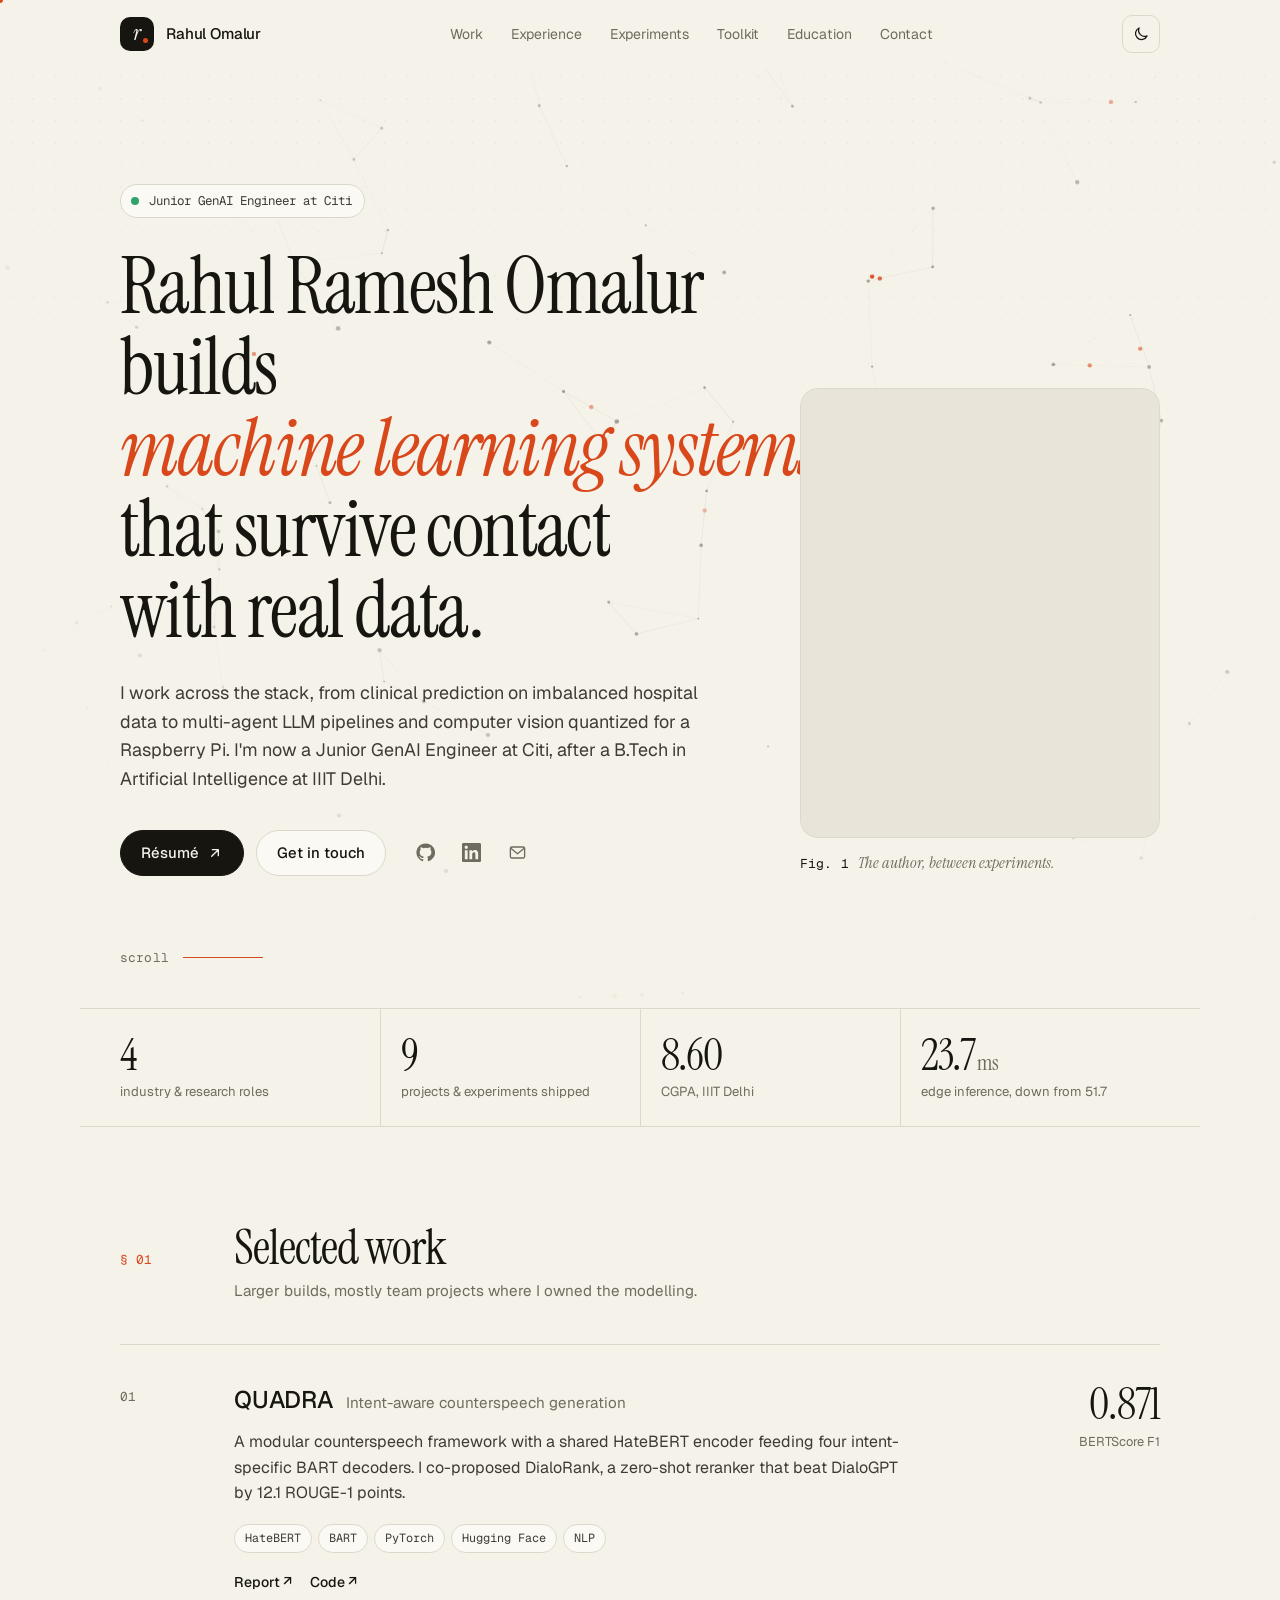
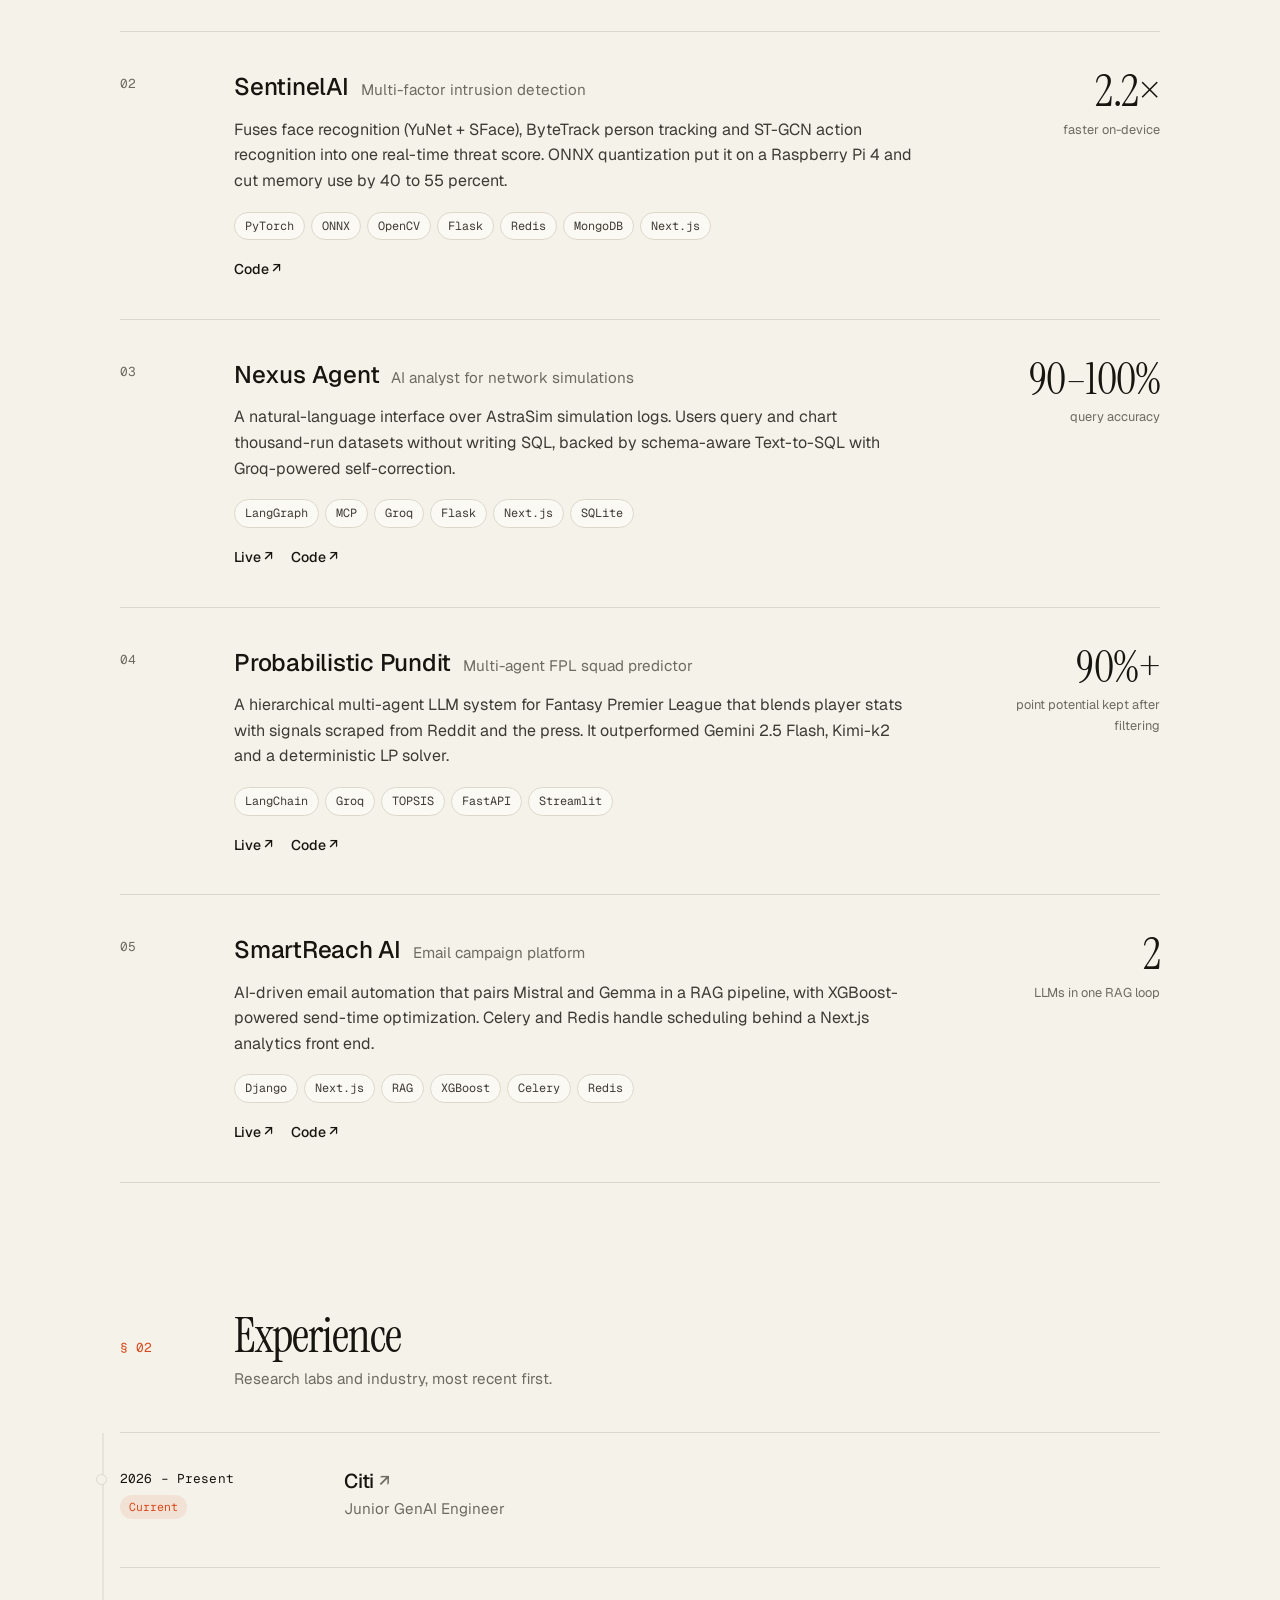
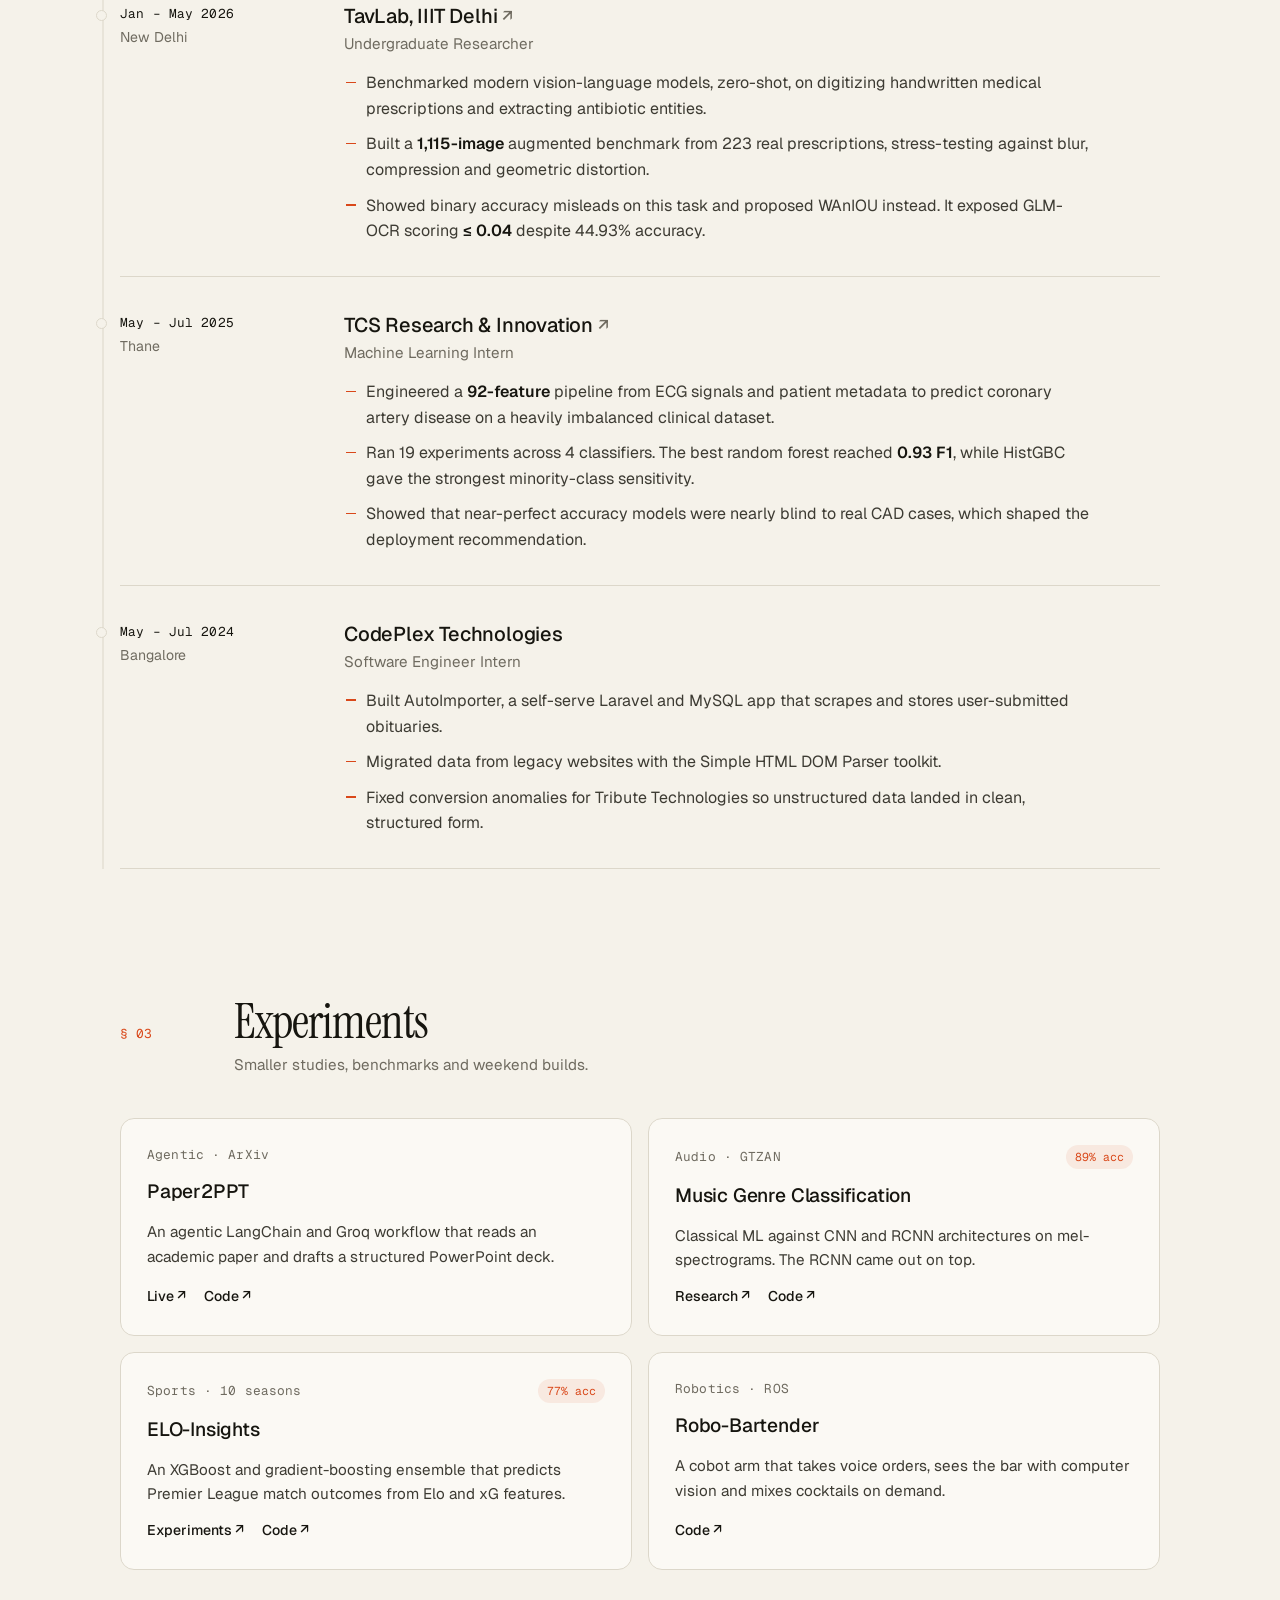
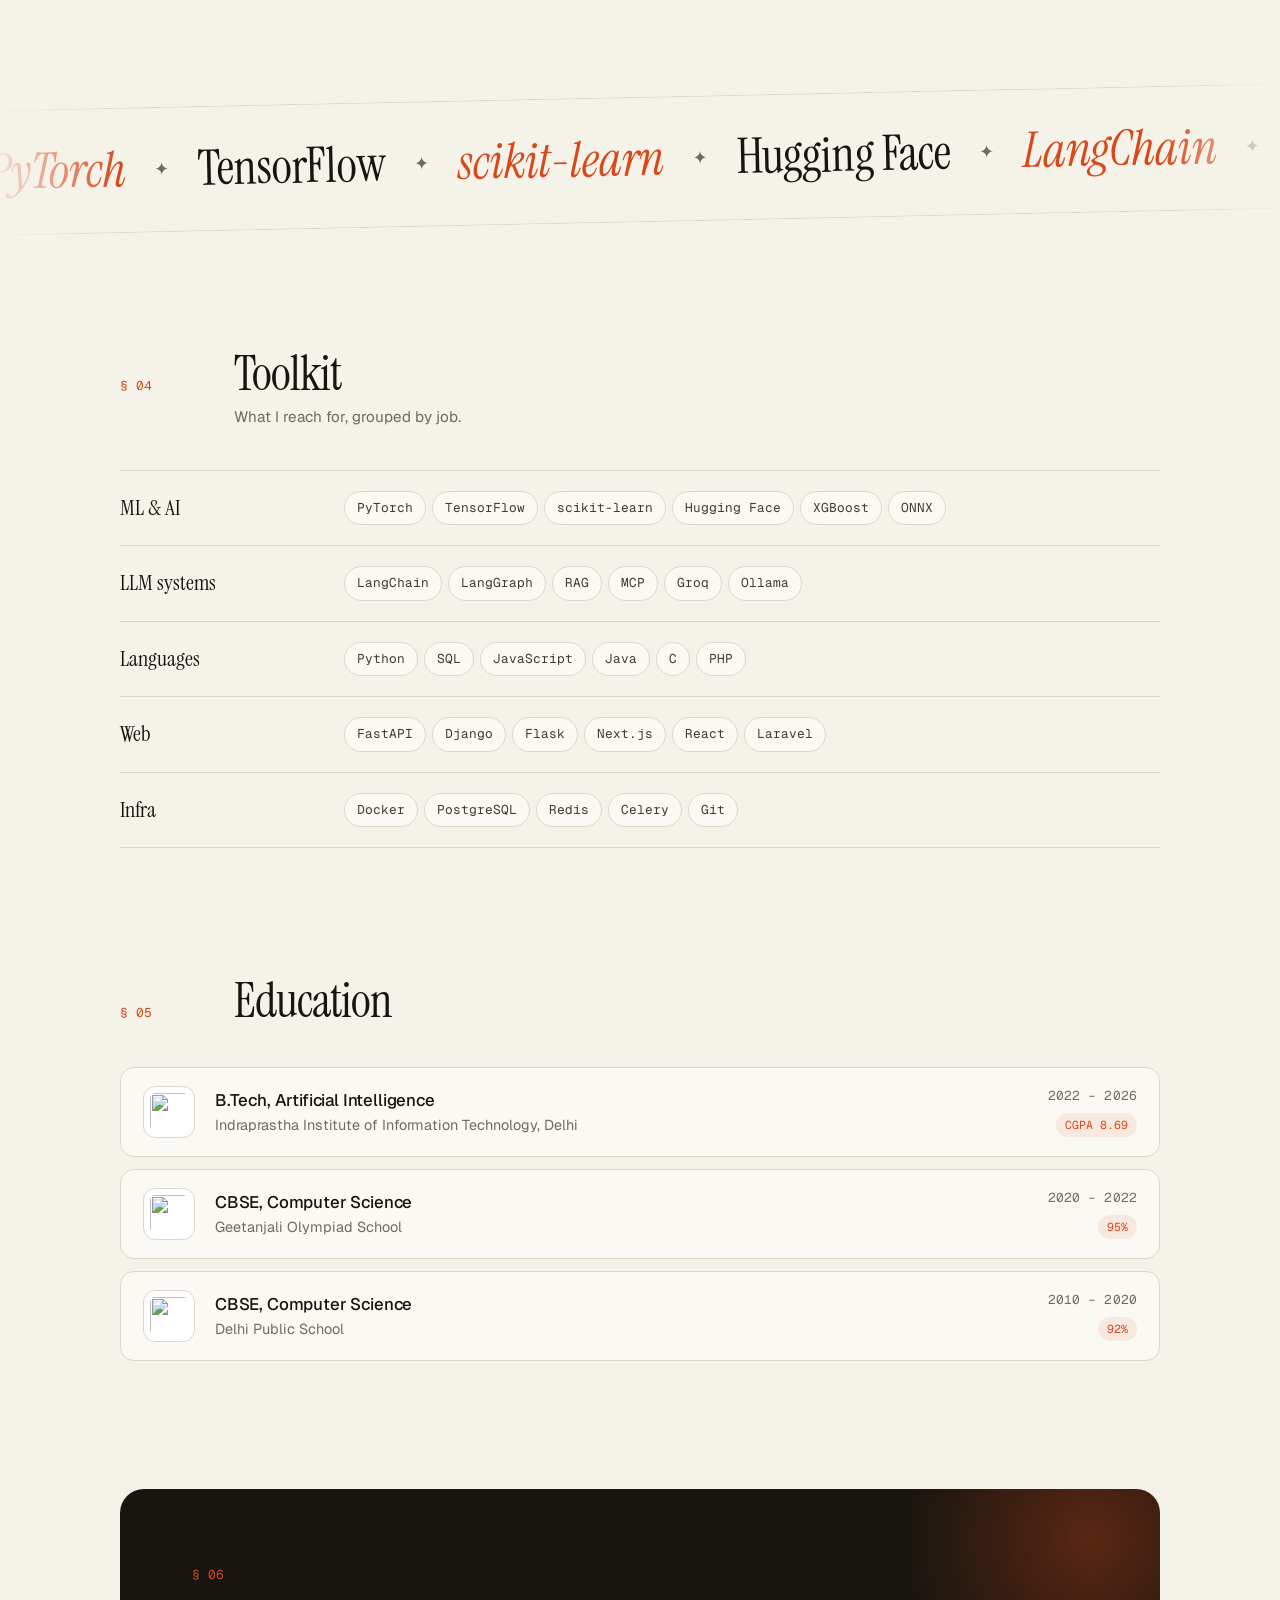
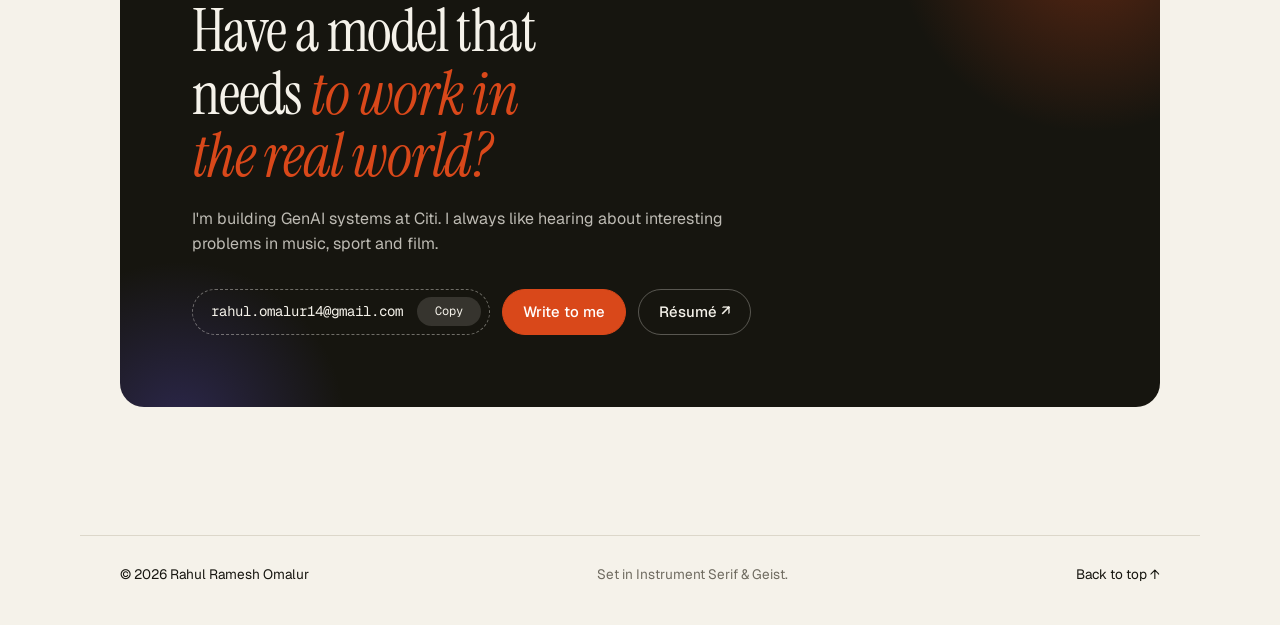
==== commit 60af628e: "feat: add Junior GenAI Engineer role at Citi Co-Authored-By: Claude Opus 5.5 <noreply@anthropic.com>" ====
--- a/index.html
+++ b/index.html
@@ -4,7 +4,7 @@
     <meta charset="UTF-8">
     <meta name="viewport" content="width=device-width, initial-scale=1.0">
     <title>Rahul Ramesh Omalur</title>
-    <meta name="description" content="Rahul Ramesh Omalur is a machine learning engineer building clinical ML, multi-agent LLM systems and edge computer vision. B.Tech in AI from IIIT Delhi.">
+    <meta name="description" content="Rahul Ramesh Omalur is a Junior GenAI Engineer at Citi, building clinical ML, multi-agent LLM systems and edge computer vision. B.Tech in AI from IIIT Delhi.">
     <meta property="og:title" content="Rahul Ramesh Omalur · ML Engineer">
     <meta property="og:description" content="Machine learning systems, from clinical prediction to multi-agent LLMs.">
     <meta property="og:url" content="https://rahulomalur.xyz/">
@@ -74,14 +74,14 @@
         <canvas class="net" id="net" aria-hidden="true"></canvas>
         <section class="hero wrap">
             <div class="hero-text">
-                <p class="eyebrow reveal"><span class="pulse" aria-hidden="true"></span>Open to ML engineering roles</p>
+                <p class="eyebrow reveal"><span class="pulse" aria-hidden="true"></span>Junior GenAI Engineer at Citi</p>
                 <h1 class="reveal" aria-label="Rahul Ramesh Omalur builds machine learning systems that survive contact with real data.">
                     <span aria-hidden="true">Rahul Ramesh Omalur builds <em class="rotator" id="rotator" data-words="machine learning systems|multi-agent LLMs|clinical ML models|edge computer vision|text-to-SQL agents">machine learning systems</em> that survive contact with real&nbsp;data.</span>
                 </h1>
                 <p class="lede reveal">
                     I work across the stack, from clinical prediction on imbalanced hospital data to multi-agent
-                    LLM pipelines and computer vision quantized for a Raspberry&nbsp;Pi. I recently finished a
-                    B.Tech in Artificial Intelligence at IIIT Delhi.
+                    LLM pipelines and computer vision quantized for a Raspberry&nbsp;Pi. I'm now a Junior GenAI Engineer at Citi,
+                    after a B.Tech in Artificial Intelligence at IIIT Delhi.
                 </p>
                 <div class="hero-cta reveal">
                     <a class="btn btn-primary magnetic" href="assets/css/Rahul_Resume.pdf" target="_blank" rel="noopener">
@@ -115,7 +115,7 @@
 
         <!-- Stat strip -->
         <section class="wrap stats reveal" aria-label="At a glance">
-            <div class="stat"><span class="stat-num" data-count="3">3</span><span class="stat-label">industry &amp; research roles</span></div>
+            <div class="stat"><span class="stat-num" data-count="4">4</span><span class="stat-label">industry &amp; research roles</span></div>
             <div class="stat"><span class="stat-num" data-count="9">9</span><span class="stat-label">projects &amp; experiments shipped</span></div>
             <div class="stat"><span class="stat-num" data-count="8.69" data-decimals="2">8.69</span><span class="stat-label">CGPA, IIIT Delhi</span></div>
             <div class="stat"><span class="stat-num"><span data-count="23.9" data-decimals="1">23.9</span><small>ms</small></span><span class="stat-label">edge inference, down from 51.7</span></div>
@@ -212,6 +212,17 @@
             <div class="xp-list"><span class="xp-rail" aria-hidden="true"><span class="xp-rail-fill" id="xpRail"></span></span>
                 <article class="xp reveal">
                     <div class="xp-meta">
+                        <span class="mono">2026 – Present</span>
+                        <span class="pill">Current</span>
+                    </div>
+                    <div class="xp-body">
+                        <h3><a href="https://www.citigroup.com" target="_blank" rel="noopener">Citi <span aria-hidden="true">↗</span></a></h3>
+                        <p class="xp-role">Junior GenAI Engineer</p>
+                    </div>
+                </article>
+
+                <article class="xp reveal">
+                    <div class="xp-meta">
                         <span class="mono">Jan – May 2026</span>
                         <span class="muted">New Delhi</span>
                     </div>
@@ -386,7 +397,7 @@
             <div class="contact-card reveal">
                 <span class="section-num">§ 06</span>
                 <h2>Have a model that needs <em>to work in the real world?</em></h2>
-                <p>I'm looking for ML engineering roles. I also like hearing about interesting problems in music, sport and film.</p>
+                <p>I'm building GenAI systems at Citi. I always like hearing about interesting problems in music, sport and film.</p>
                 <div class="contact-actions">
                     <button class="email-copy" id="copyEmail" type="button" data-email="rahul.omalur14@gmail.com">
                         <span class="email-text">rahul.omalur14@gmail.com</span>
--- a/assets/site.css
+++ b/assets/site.css
@@ -1013,3 +1013,4 @@
     .marquee-track, .contact-card::after, .contact-card::before, .scroll-line::after { animation: none !important; }
     .js .toolkit .tags li { opacity: 1; transform: none; }
 }
+.xp-meta .pill { align-self: flex-start; margin-top: 4px; }
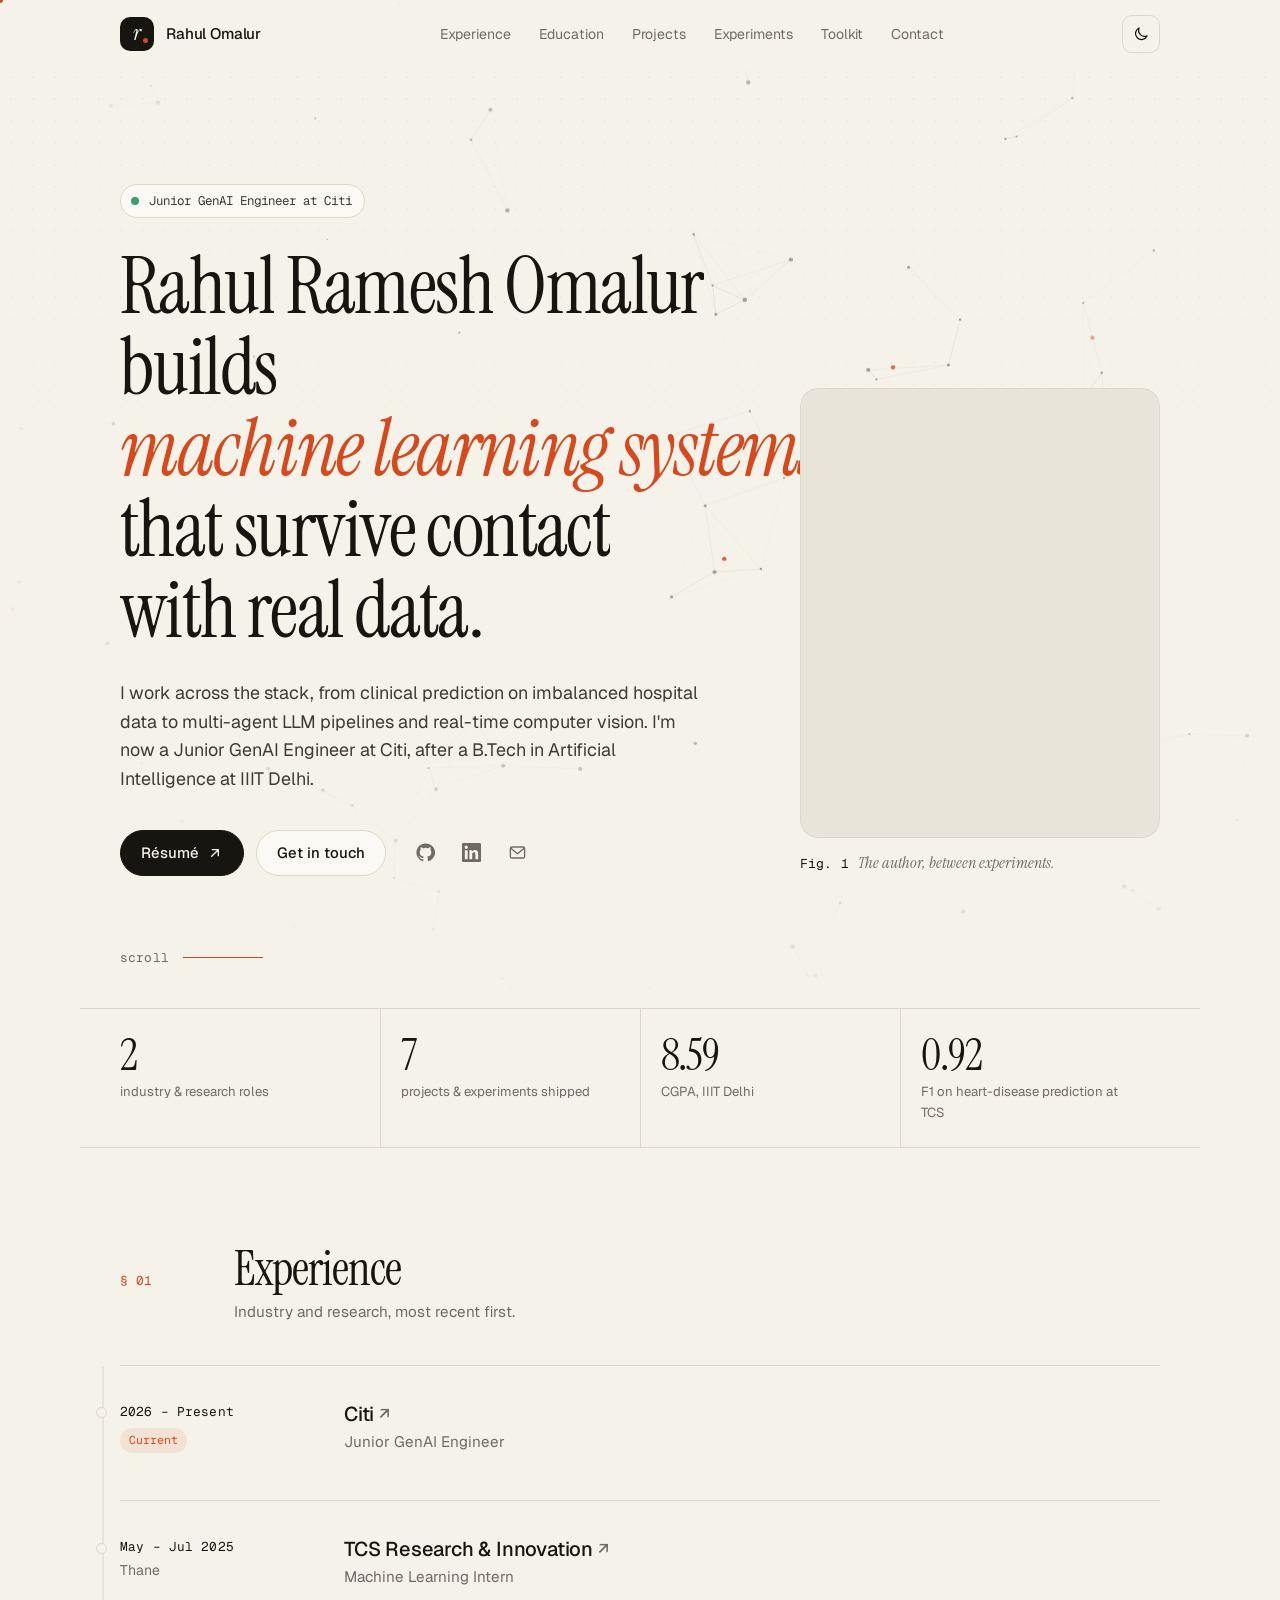
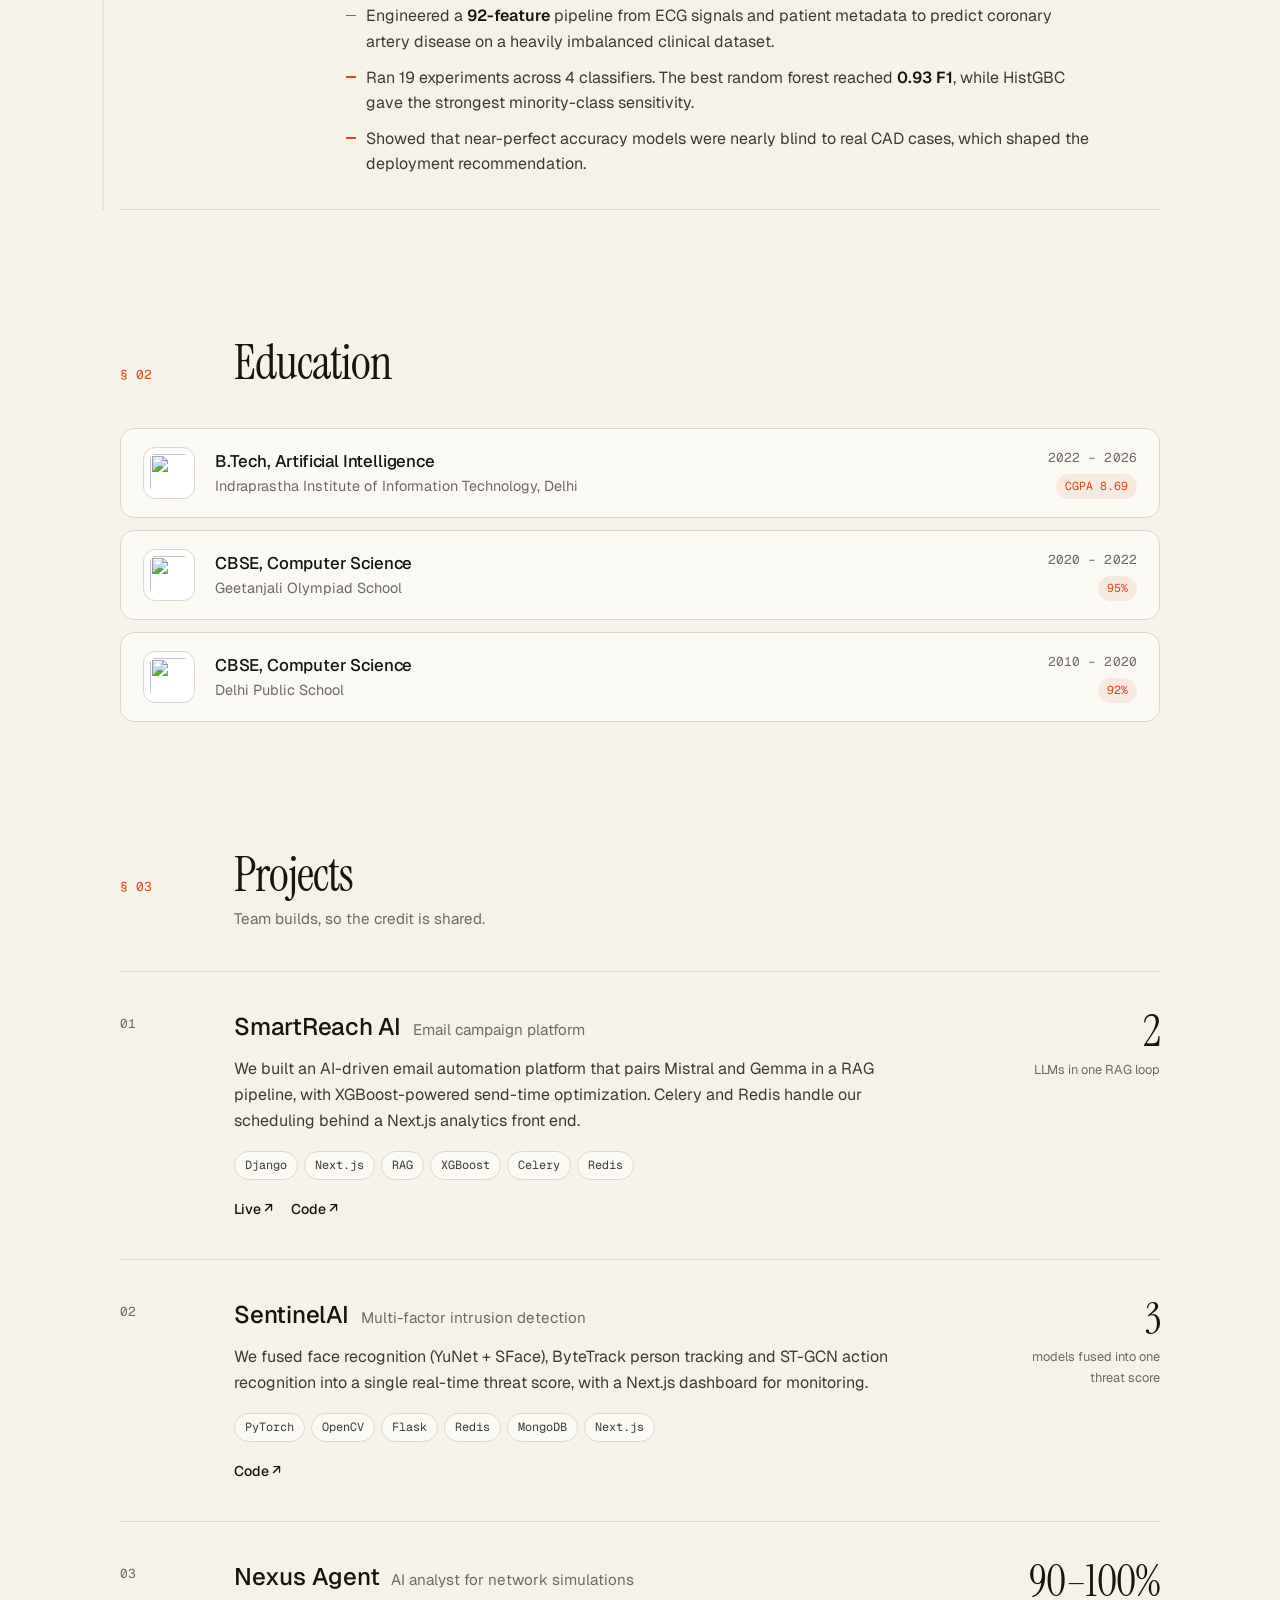
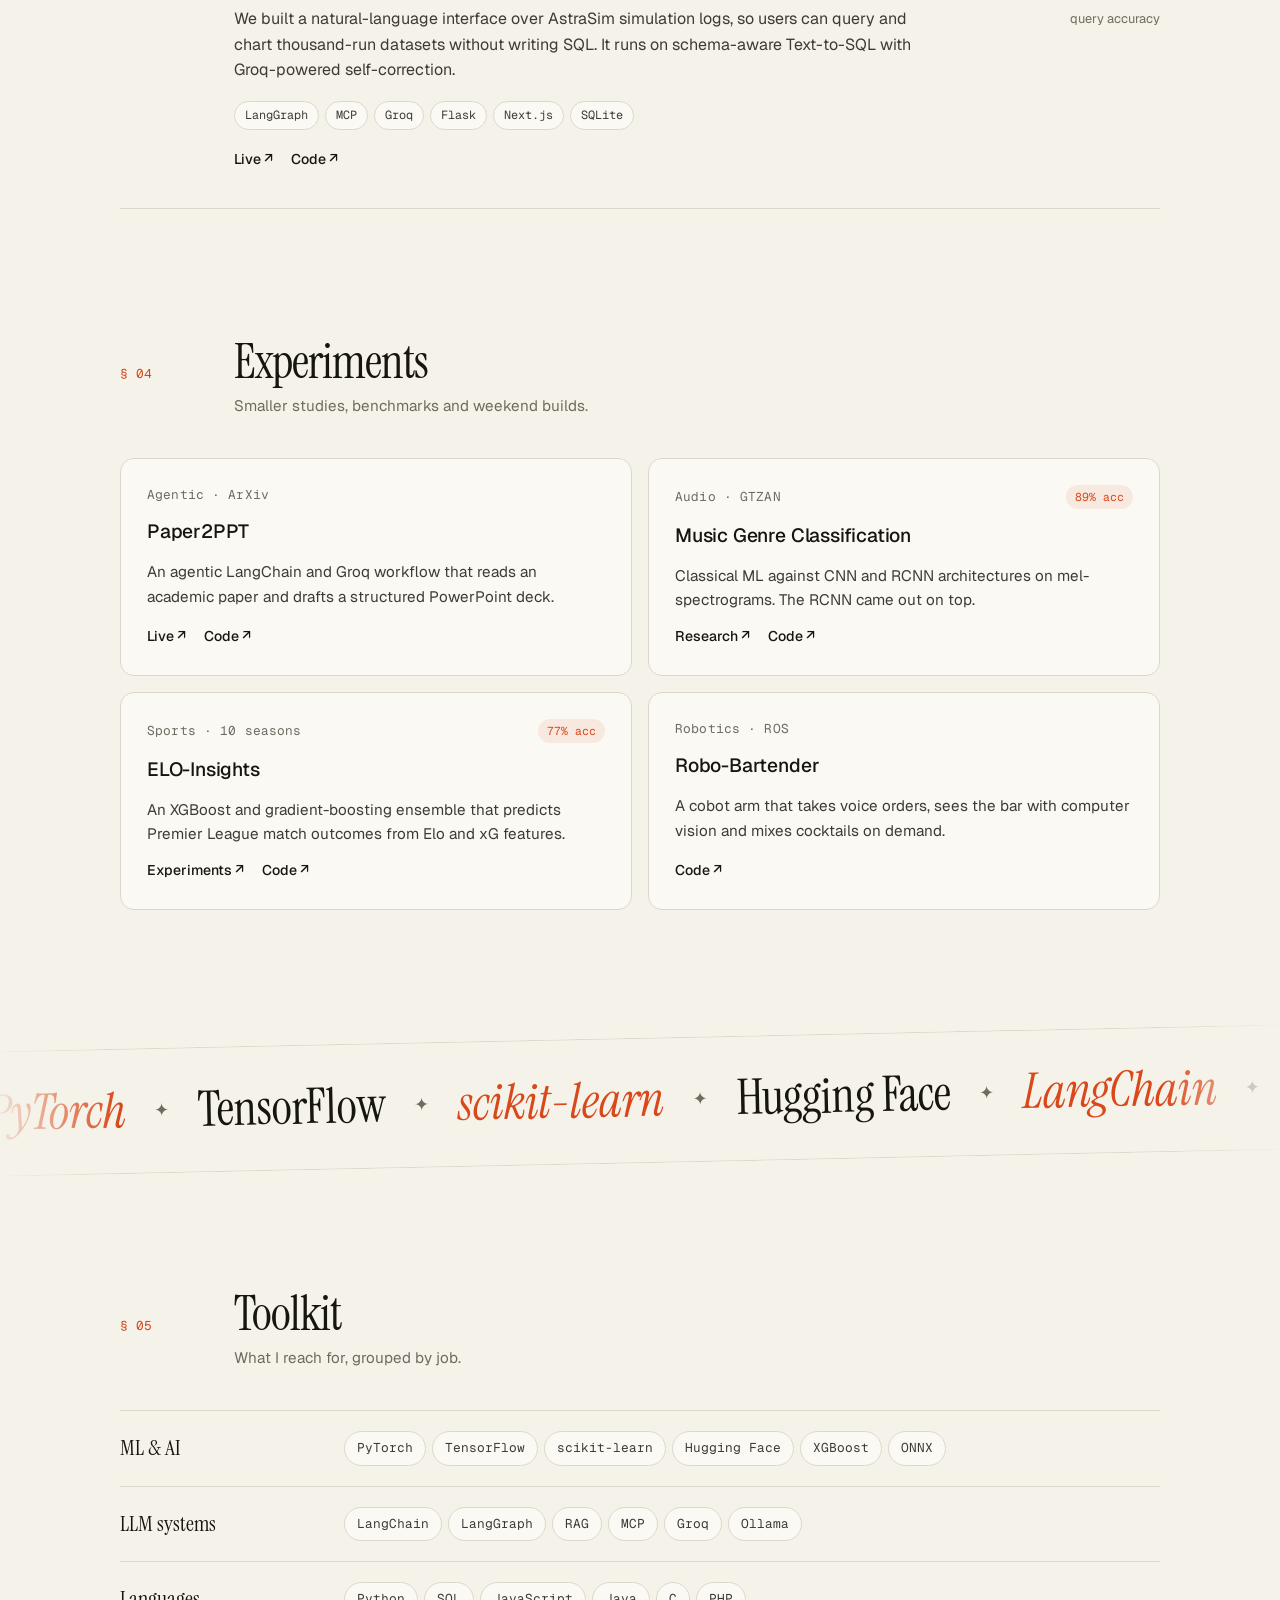
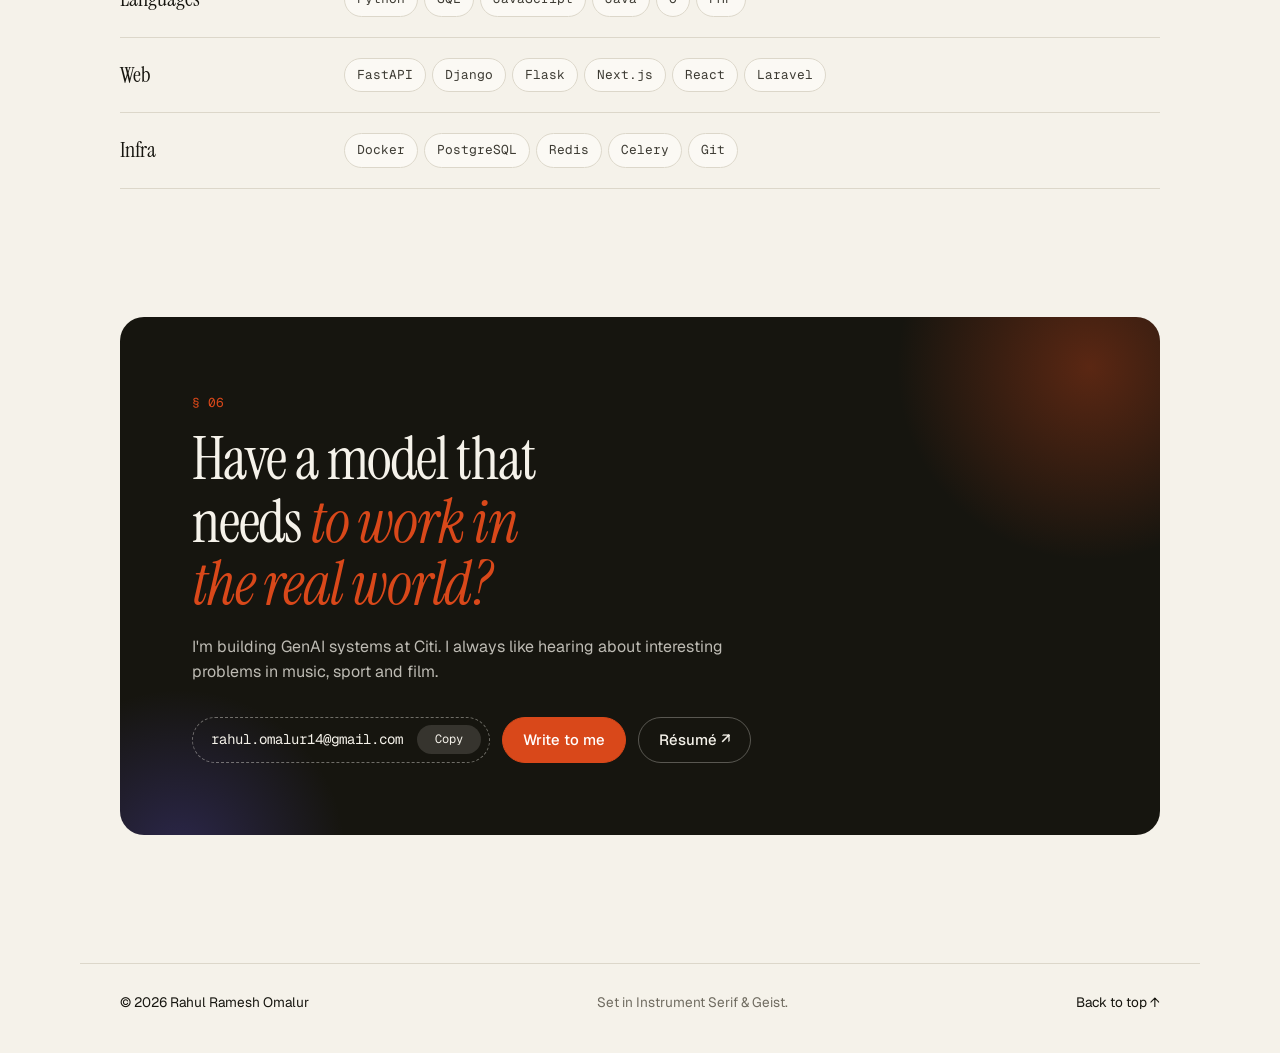
==== commit 850c09e9: "feat: trim experience and projects, reorder sections Keep Citi and TCS for experience; keep SmartRea" ====
--- a/index.html
+++ b/index.html
@@ -4,7 +4,7 @@
     <meta charset="UTF-8">
     <meta name="viewport" content="width=device-width, initial-scale=1.0">
     <title>Rahul Ramesh Omalur</title>
-    <meta name="description" content="Rahul Ramesh Omalur is a Junior GenAI Engineer at Citi, building clinical ML, multi-agent LLM systems and edge computer vision. B.Tech in AI from IIIT Delhi.">
+    <meta name="description" content="Rahul Ramesh Omalur is a Junior GenAI Engineer at Citi, building clinical ML, multi-agent LLM systems and computer vision. B.Tech in AI from IIIT Delhi.">
     <meta property="og:title" content="Rahul Ramesh Omalur · ML Engineer">
     <meta property="og:description" content="Machine learning systems, from clinical prediction to multi-agent LLMs.">
     <meta property="og:url" content="https://rahulomalur.xyz/">
@@ -49,11 +49,11 @@
                 <span class="brand-name">Rahul Omalur</span>
             </a>
             <nav class="nav" id="nav" aria-label="Sections">
-                <a href="#work">Work</a>
                 <a href="#experience">Experience</a>
+                <a href="#education">Education</a>
+                <a href="#work">Projects</a>
                 <a href="#experiments">Experiments</a>
                 <a href="#toolkit">Toolkit</a>
-                <a href="#education">Education</a>
                 <a href="#contact">Contact</a>
             </nav>
             <div class="topbar-actions">
@@ -76,11 +76,11 @@
             <div class="hero-text">
                 <p class="eyebrow reveal"><span class="pulse" aria-hidden="true"></span>Junior GenAI Engineer at Citi</p>
                 <h1 class="reveal" aria-label="Rahul Ramesh Omalur builds machine learning systems that survive contact with real data.">
-                    <span aria-hidden="true">Rahul Ramesh Omalur builds <em class="rotator" id="rotator" data-words="machine learning systems|multi-agent LLMs|clinical ML models|edge computer vision|text-to-SQL agents">machine learning systems</em> that survive contact with real&nbsp;data.</span>
+                    <span aria-hidden="true">Rahul Ramesh Omalur builds <em class="rotator" id="rotator" data-words="machine learning systems|multi-agent LLMs|clinical ML models|real-time vision systems|text-to-SQL agents">machine learning systems</em> that survive contact with real&nbsp;data.</span>
                 </h1>
                 <p class="lede reveal">
                     I work across the stack, from clinical prediction on imbalanced hospital data to multi-agent
-                    LLM pipelines and computer vision quantized for a Raspberry&nbsp;Pi. I'm now a Junior GenAI Engineer at Citi,
+                    LLM pipelines and real-time computer vision. I'm now a Junior GenAI Engineer at Citi,
                     after a B.Tech in Artificial Intelligence at IIIT Delhi.
                 </p>
                 <div class="hero-cta reveal">
@@ -115,98 +115,18 @@
 
         <!-- Stat strip -->
         <section class="wrap stats reveal" aria-label="At a glance">
-            <div class="stat"><span class="stat-num" data-count="4">4</span><span class="stat-label">industry &amp; research roles</span></div>
-            <div class="stat"><span class="stat-num" data-count="9">9</span><span class="stat-label">projects &amp; experiments shipped</span></div>
+            <div class="stat"><span class="stat-num" data-count="2">2</span><span class="stat-label">industry &amp; research roles</span></div>
+            <div class="stat"><span class="stat-num" data-count="7">7</span><span class="stat-label">projects &amp; experiments shipped</span></div>
             <div class="stat"><span class="stat-num" data-count="8.69" data-decimals="2">8.69</span><span class="stat-label">CGPA, IIIT Delhi</span></div>
-            <div class="stat"><span class="stat-num"><span data-count="23.9" data-decimals="1">23.9</span><small>ms</small></span><span class="stat-label">edge inference, down from 51.7</span></div>
-        </section>
-
-        <!-- Selected work -->
-        <section id="work" class="wrap section">
-            <header class="section-head reveal">
-                <span class="section-num">§ 01</span>
-                <h2>Selected work</h2>
-                <p class="section-note">Larger builds, mostly team projects where I owned the modelling.</p>
-            </header>
-
-            <ol class="work-list">
-                <li class="work reveal">
-                    <div class="work-index mono">01</div>
-                    <div class="work-body">
-                        <h3>QUADRA <span class="muted">Intent-aware counterspeech generation</span></h3>
-                        <p>A modular counterspeech framework with a shared HateBERT encoder feeding four intent-specific BART decoders. I co-proposed DialoRank, a zero-shot reranker that beat DialoGPT by 12.1 ROUGE-1 points.</p>
-                        <ul class="tags"><li>HateBERT</li><li>BART</li><li>PyTorch</li><li>Hugging Face</li><li>NLP</li></ul>
-                        <div class="links">
-                            <a href="https://quadra-counterspeech.vercel.app/" target="_blank" rel="noopener">Report <span aria-hidden="true">↗</span></a>
-                            <a href="https://github.com/NLP-2025/NLP-Project-CounterSpeech" target="_blank" rel="noopener">Code <span aria-hidden="true">↗</span></a>
-                        </div>
-                    </div>
-                    <div class="work-metric"><span class="metric-num">0.871</span><span class="metric-label">BERTScore F1</span></div>
-                </li>
-
-                <li class="work reveal">
-                    <div class="work-index mono">02</div>
-                    <div class="work-body">
-                        <h3>SentinelAI <span class="muted">Multi-factor intrusion detection</span></h3>
-                        <p>Fuses face recognition (YuNet + SFace), ByteTrack person tracking and ST-GCN action recognition into one real-time threat score. ONNX quantization put it on a Raspberry Pi 4 and cut memory use by 40 to 55 percent.</p>
-                        <ul class="tags"><li>PyTorch</li><li>ONNX</li><li>OpenCV</li><li>Flask</li><li>Redis</li><li>MongoDB</li><li>Next.js</li></ul>
-                        <div class="links">
-                            <a href="https://github.com/rahulomalur/CV-Project-Intruder-Detection" target="_blank" rel="noopener">Code <span aria-hidden="true">↗</span></a>
-                        </div>
-                    </div>
-                    <div class="work-metric"><span class="metric-num">2.2×</span><span class="metric-label">faster on-device</span></div>
-                </li>
-
-                <li class="work reveal">
-                    <div class="work-index mono">03</div>
-                    <div class="work-body">
-                        <h3>Nexus Agent <span class="muted">AI analyst for network simulations</span></h3>
-                        <p>A natural-language interface over AstraSim simulation logs. Users query and chart thousand-run datasets without writing SQL, backed by schema-aware Text-to-SQL with Groq-powered self-correction.</p>
-                        <ul class="tags"><li>LangGraph</li><li>MCP</li><li>Groq</li><li>Flask</li><li>Next.js</li><li>SQLite</li></ul>
-                        <div class="links">
-                            <a href="https://nexusagent.rahulomalur.xyz/" target="_blank" rel="noopener">Live <span aria-hidden="true">↗</span></a>
-                            <a href="https://github.com/rahulomalur/nexus-agent" target="_blank" rel="noopener">Code <span aria-hidden="true">↗</span></a>
-                        </div>
-                    </div>
-                    <div class="work-metric"><span class="metric-num">90–100%</span><span class="metric-label">query accuracy</span></div>
-                </li>
-
-                <li class="work reveal">
-                    <div class="work-index mono">04</div>
-                    <div class="work-body">
-                        <h3>Probabilistic Pundit <span class="muted">Multi-agent FPL squad predictor</span></h3>
-                        <p>A hierarchical multi-agent LLM system for Fantasy Premier League that blends player stats with signals scraped from Reddit and the press. It outperformed Gemini 2.5 Flash, Kimi-k2 and a deterministic LP solver.</p>
-                        <ul class="tags"><li>LangChain</li><li>Groq</li><li>TOPSIS</li><li>FastAPI</li><li>Streamlit</li></ul>
-                        <div class="links">
-                            <a href="https://probabilistic-pundit.streamlit.app" target="_blank" rel="noopener">Live <span aria-hidden="true">↗</span></a>
-                            <a href="https://github.com/Rahul14052004/probabilistic-pundit" target="_blank" rel="noopener">Code <span aria-hidden="true">↗</span></a>
-                        </div>
-                    </div>
-                    <div class="work-metric"><span class="metric-num">90%+</span><span class="metric-label">point potential kept after filtering</span></div>
-                </li>
-
-                <li class="work reveal">
-                    <div class="work-index mono">05</div>
-                    <div class="work-body">
-                        <h3>SmartReach AI <span class="muted">Email campaign platform</span></h3>
-                        <p>AI-driven email automation that pairs Mistral and Gemma in a RAG pipeline, with XGBoost-powered send-time optimization. Celery and Redis handle scheduling behind a Next.js analytics front end.</p>
-                        <ul class="tags"><li>Django</li><li>Next.js</li><li>RAG</li><li>XGBoost</li><li>Celery</li><li>Redis</li></ul>
-                        <div class="links">
-                            <a href="https://smartreachai.rahulomalur.xyz/" target="_blank" rel="noopener">Live <span aria-hidden="true">↗</span></a>
-                            <a href="https://github.com/SDOS-2025/SmartReach-AI" target="_blank" rel="noopener">Code <span aria-hidden="true">↗</span></a>
-                        </div>
-                    </div>
-                    <div class="work-metric"><span class="metric-num">2</span><span class="metric-label">LLMs in one RAG loop</span></div>
-                </li>
-            </ol>
+            <div class="stat"><span class="stat-num" data-count="0.93" data-decimals="2">0.93</span><span class="stat-label">F1 on heart-disease prediction at TCS</span></div>
         </section>
 
         <!-- Experience -->
         <section id="experience" class="wrap section">
             <header class="section-head reveal">
-                <span class="section-num">§ 02</span>
+                <span class="section-num">§ 01</span>
                 <h2>Experience</h2>
-                <p class="section-note">Research labs and industry, most recent first.</p>
+                <p class="section-note">Industry and research, most recent first.</p>
             </header>
 
             <div class="xp-list"><span class="xp-rail" aria-hidden="true"><span class="xp-rail-fill" id="xpRail"></span></span>
@@ -218,22 +138,6 @@
                     <div class="xp-body">
                         <h3><a href="https://www.citigroup.com" target="_blank" rel="noopener">Citi <span aria-hidden="true">↗</span></a></h3>
                         <p class="xp-role">Junior GenAI Engineer</p>
-                    </div>
-                </article>
-
-                <article class="xp reveal">
-                    <div class="xp-meta">
-                        <span class="mono">Jan – May 2026</span>
-                        <span class="muted">New Delhi</span>
-                    </div>
-                    <div class="xp-body">
-                        <h3><a href="https://tavlab.iiitd.edu.in" target="_blank" rel="noopener">TavLab, IIIT Delhi <span aria-hidden="true">↗</span></a></h3>
-                        <p class="xp-role">Undergraduate Researcher</p>
-                        <ul>
-                            <li>Benchmarked modern vision-language models, zero-shot, on digitizing handwritten medical prescriptions and extracting antibiotic entities.</li>
-                            <li>Built a <strong>1,115-image</strong> augmented benchmark from 223 real prescriptions, stress-testing against blur, compression and geometric distortion.</li>
-                            <li>Showed binary accuracy misleads on this task and proposed WAnIOU instead. It exposed GLM-OCR scoring <strong>≤ 0.04</strong> despite 44.93% accuracy.</li>
-                        </ul>
                     </div>
                 </article>
 
@@ -253,28 +157,100 @@
                     </div>
                 </article>
 
-                <article class="xp reveal">
-                    <div class="xp-meta">
-                        <span class="mono">May – Jul 2024</span>
-                        <span class="muted">Bangalore</span>
-                    </div>
-                    <div class="xp-body">
-                        <h3>CodePlex Technologies</h3>
-                        <p class="xp-role">Software Engineer Intern</p>
-                        <ul>
-                            <li>Built AutoImporter, a self-serve Laravel and MySQL app that scrapes and stores user-submitted obituaries.</li>
-                            <li>Migrated data from legacy websites with the Simple HTML DOM Parser toolkit.</li>
-                            <li>Fixed conversion anomalies for Tribute Technologies so unstructured data landed in clean, structured form.</li>
-                        </ul>
-                    </div>
-                </article>
-            </div>
+            </div>
+        </section>
+
+        <!-- Education -->
+        <section id="education" class="wrap section">
+            <header class="section-head reveal">
+                <span class="section-num">§ 02</span>
+                <h2>Education</h2>
+            </header>
+
+            <div class="edu-list">
+                <a class="edu reveal" href="https://iiitd.ac.in" target="_blank" rel="noopener">
+                    <img src="assets/img/iiitd_logo.png" alt="" class="edu-logo" loading="lazy">
+                    <div class="edu-body">
+                        <h3>B.Tech, Artificial Intelligence</h3>
+                        <p>Indraprastha Institute of Information Technology, Delhi</p>
+                    </div>
+                    <div class="edu-meta"><span class="mono">2022 – 2026</span><span class="pill">CGPA 8.69</span></div>
+                </a>
+                <a class="edu reveal" href="https://gosbangalore.edu.in/" target="_blank" rel="noopener">
+                    <img src="assets/img/geetanjali.png" alt="" class="edu-logo" loading="lazy">
+                    <div class="edu-body">
+                        <h3>CBSE, Computer Science</h3>
+                        <p>Geetanjali Olympiad School</p>
+                    </div>
+                    <div class="edu-meta"><span class="mono">2020 – 2022</span><span class="pill">95%</span></div>
+                </a>
+                <a class="edu reveal" href="https://east.dpsbangalore.edu.in/" target="_blank" rel="noopener">
+                    <img src="assets/img/dps.png" alt="" class="edu-logo" loading="lazy">
+                    <div class="edu-body">
+                        <h3>CBSE, Computer Science</h3>
+                        <p>Delhi Public School</p>
+                    </div>
+                    <div class="edu-meta"><span class="mono">2010 – 2020</span><span class="pill">92%</span></div>
+                </a>
+            </div>
+        </section>
+
+        <!-- Projects -->
+        <section id="work" class="wrap section">
+            <header class="section-head reveal">
+                <span class="section-num">§ 03</span>
+                <h2>Projects</h2>
+                <p class="section-note">Team builds, so the credit is shared.</p>
+            </header>
+
+            <ol class="work-list">
+                <li class="work reveal">
+                    <div class="work-index mono">01</div>
+                    <div class="work-body">
+                        <h3>SmartReach AI <span class="muted">Email campaign platform</span></h3>
+                        <p>We built an AI-driven email automation platform that pairs Mistral and Gemma in a RAG pipeline, with XGBoost-powered send-time optimization. Celery and Redis handle our scheduling behind a Next.js analytics front end.</p>
+                        <ul class="tags"><li>Django</li><li>Next.js</li><li>RAG</li><li>XGBoost</li><li>Celery</li><li>Redis</li></ul>
+                        <div class="links">
+                            <a href="https://smartreachai.rahulomalur.xyz/" target="_blank" rel="noopener">Live <span aria-hidden="true">↗</span></a>
+                            <a href="https://github.com/SDOS-2025/SmartReach-AI" target="_blank" rel="noopener">Code <span aria-hidden="true">↗</span></a>
+                        </div>
+                    </div>
+                    <div class="work-metric"><span class="metric-num">2</span><span class="metric-label">LLMs in one RAG loop</span></div>
+                </li>
+
+                <li class="work reveal">
+                    <div class="work-index mono">02</div>
+                    <div class="work-body">
+                        <h3>SentinelAI <span class="muted">Multi-factor intrusion detection</span></h3>
+                        <p>We fused face recognition (YuNet + SFace), ByteTrack person tracking and ST-GCN action recognition into a single real-time threat score, with a Next.js dashboard for monitoring.</p>
+                        <ul class="tags"><li>PyTorch</li><li>OpenCV</li><li>Flask</li><li>Redis</li><li>MongoDB</li><li>Next.js</li></ul>
+                        <div class="links">
+                            <a href="https://github.com/rahulomalur/CV-Project-Intruder-Detection" target="_blank" rel="noopener">Code <span aria-hidden="true">↗</span></a>
+                        </div>
+                    </div>
+                    <div class="work-metric"><span class="metric-num">3</span><span class="metric-label">models fused into one threat score</span></div>
+                </li>
+
+                <li class="work reveal">
+                    <div class="work-index mono">03</div>
+                    <div class="work-body">
+                        <h3>Nexus Agent <span class="muted">AI analyst for network simulations</span></h3>
+                        <p>We built a natural-language interface over AstraSim simulation logs, so users can query and chart thousand-run datasets without writing SQL. It runs on schema-aware Text-to-SQL with Groq-powered self-correction.</p>
+                        <ul class="tags"><li>LangGraph</li><li>MCP</li><li>Groq</li><li>Flask</li><li>Next.js</li><li>SQLite</li></ul>
+                        <div class="links">
+                            <a href="https://nexusagent.rahulomalur.xyz/" target="_blank" rel="noopener">Live <span aria-hidden="true">↗</span></a>
+                            <a href="https://github.com/rahulomalur/nexus-agent" target="_blank" rel="noopener">Code <span aria-hidden="true">↗</span></a>
+                        </div>
+                    </div>
+                    <div class="work-metric"><span class="metric-num">90–100%</span><span class="metric-label">query accuracy</span></div>
+                </li>
+            </ol>
         </section>
 
         <!-- Experiments -->
         <section id="experiments" class="wrap section">
             <header class="section-head reveal">
-                <span class="section-num">§ 03</span>
+                <span class="section-num">§ 04</span>
                 <h2>Experiments</h2>
                 <p class="section-note">Smaller studies, benchmarks and weekend builds.</p>
             </header>
@@ -328,7 +304,7 @@
         <!-- Toolkit -->
         <section id="toolkit" class="wrap section">
             <header class="section-head reveal">
-                <span class="section-num">§ 04</span>
+                <span class="section-num">§ 05</span>
                 <h2>Toolkit</h2>
                 <p class="section-note">What I reach for, grouped by job.</p>
             </header>
@@ -355,41 +331,6 @@
                     <dd><ul class="tags"><li>Docker</li><li>PostgreSQL</li><li>Redis</li><li>Celery</li><li>Git</li></ul></dd>
                 </div>
             </dl>
-        </section>
-
-        <!-- Education -->
-        <section id="education" class="wrap section">
-            <header class="section-head reveal">
-                <span class="section-num">§ 05</span>
-                <h2>Education</h2>
-            </header>
-
-            <div class="edu-list">
-                <a class="edu reveal" href="https://iiitd.ac.in" target="_blank" rel="noopener">
-                    <img src="assets/img/iiitd_logo.png" alt="" class="edu-logo" loading="lazy">
-                    <div class="edu-body">
-                        <h3>B.Tech, Artificial Intelligence</h3>
-                        <p>Indraprastha Institute of Information Technology, Delhi</p>
-                    </div>
-                    <div class="edu-meta"><span class="mono">2022 – 2026</span><span class="pill">CGPA 8.69</span></div>
-                </a>
-                <a class="edu reveal" href="https://gosbangalore.edu.in/" target="_blank" rel="noopener">
-                    <img src="assets/img/geetanjali.png" alt="" class="edu-logo" loading="lazy">
-                    <div class="edu-body">
-                        <h3>CBSE, Computer Science</h3>
-                        <p>Geetanjali Olympiad School</p>
-                    </div>
-                    <div class="edu-meta"><span class="mono">2020 – 2022</span><span class="pill">95%</span></div>
-                </a>
-                <a class="edu reveal" href="https://east.dpsbangalore.edu.in/" target="_blank" rel="noopener">
-                    <img src="assets/img/dps.png" alt="" class="edu-logo" loading="lazy">
-                    <div class="edu-body">
-                        <h3>CBSE, Computer Science</h3>
-                        <p>Delhi Public School</p>
-                    </div>
-                    <div class="edu-meta"><span class="mono">2010 – 2020</span><span class="pill">92%</span></div>
-                </a>
-            </div>
         </section>
 
         <!-- Contact -->
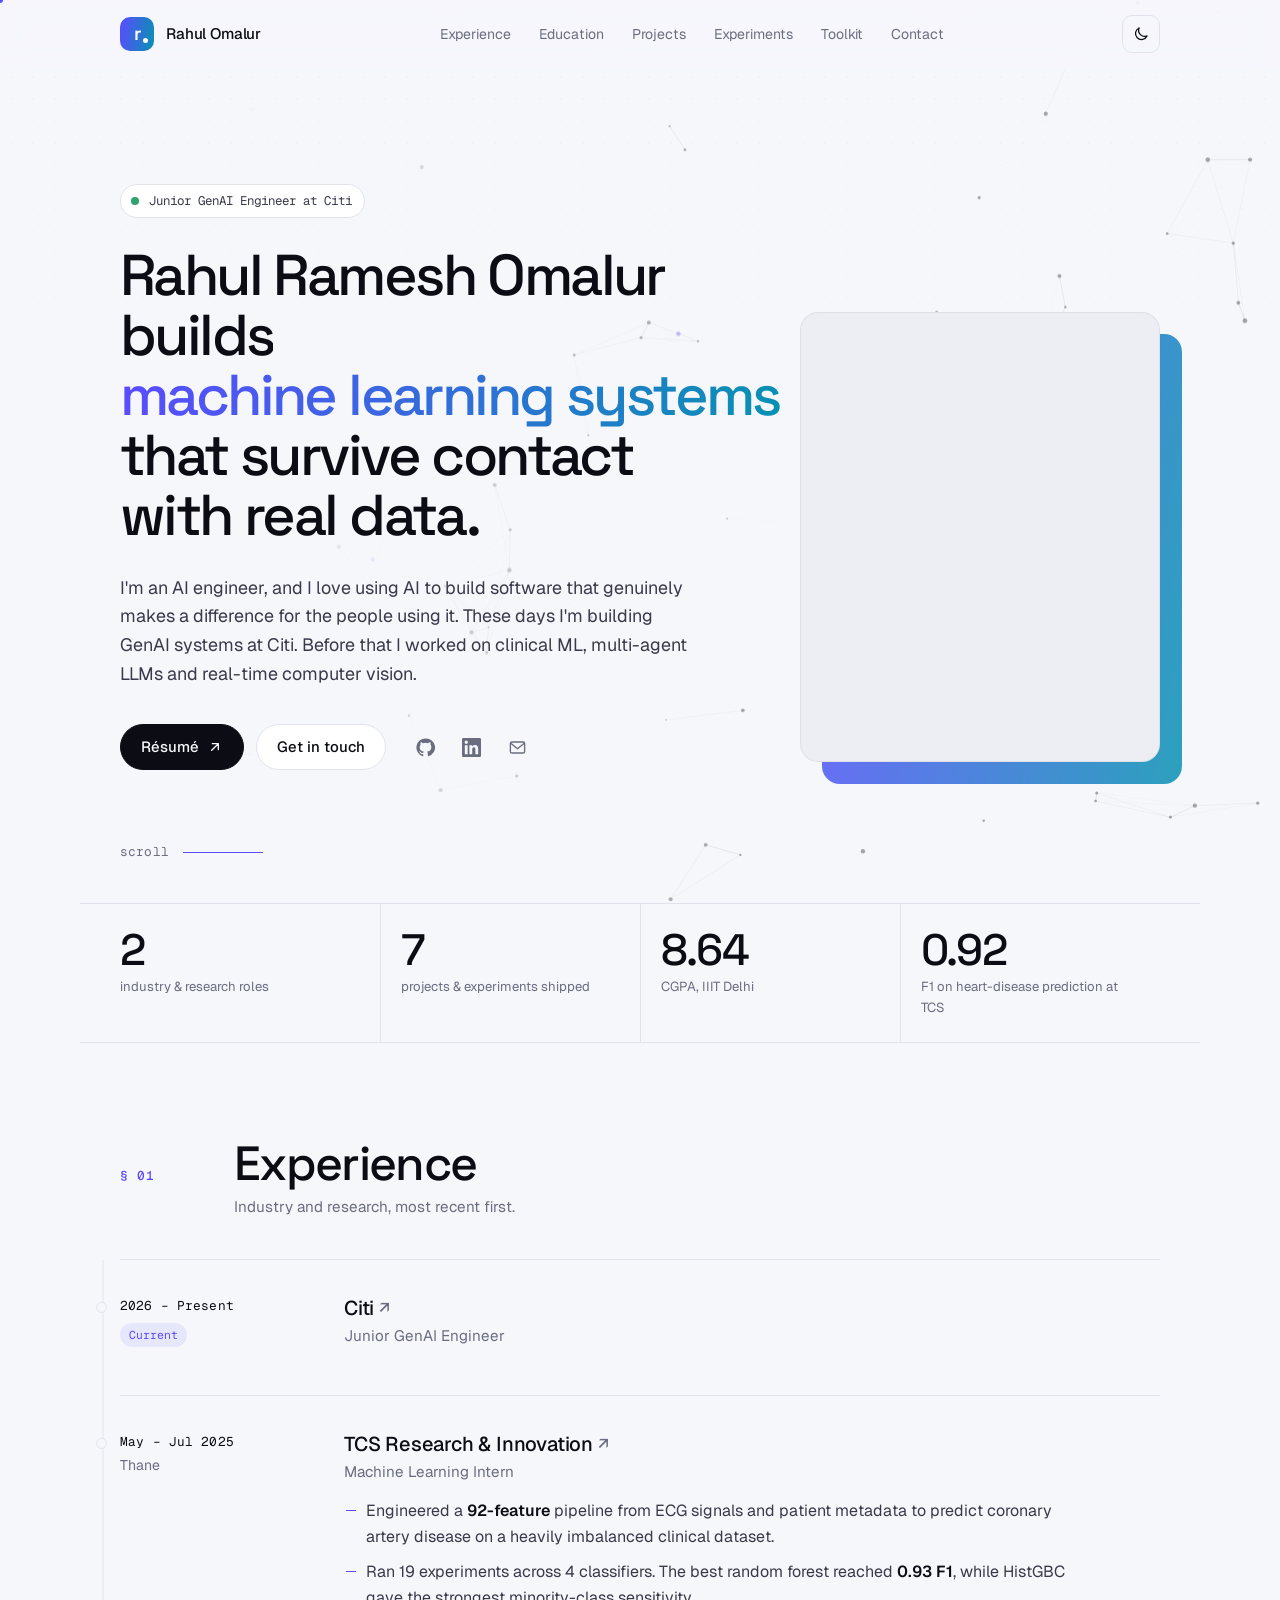
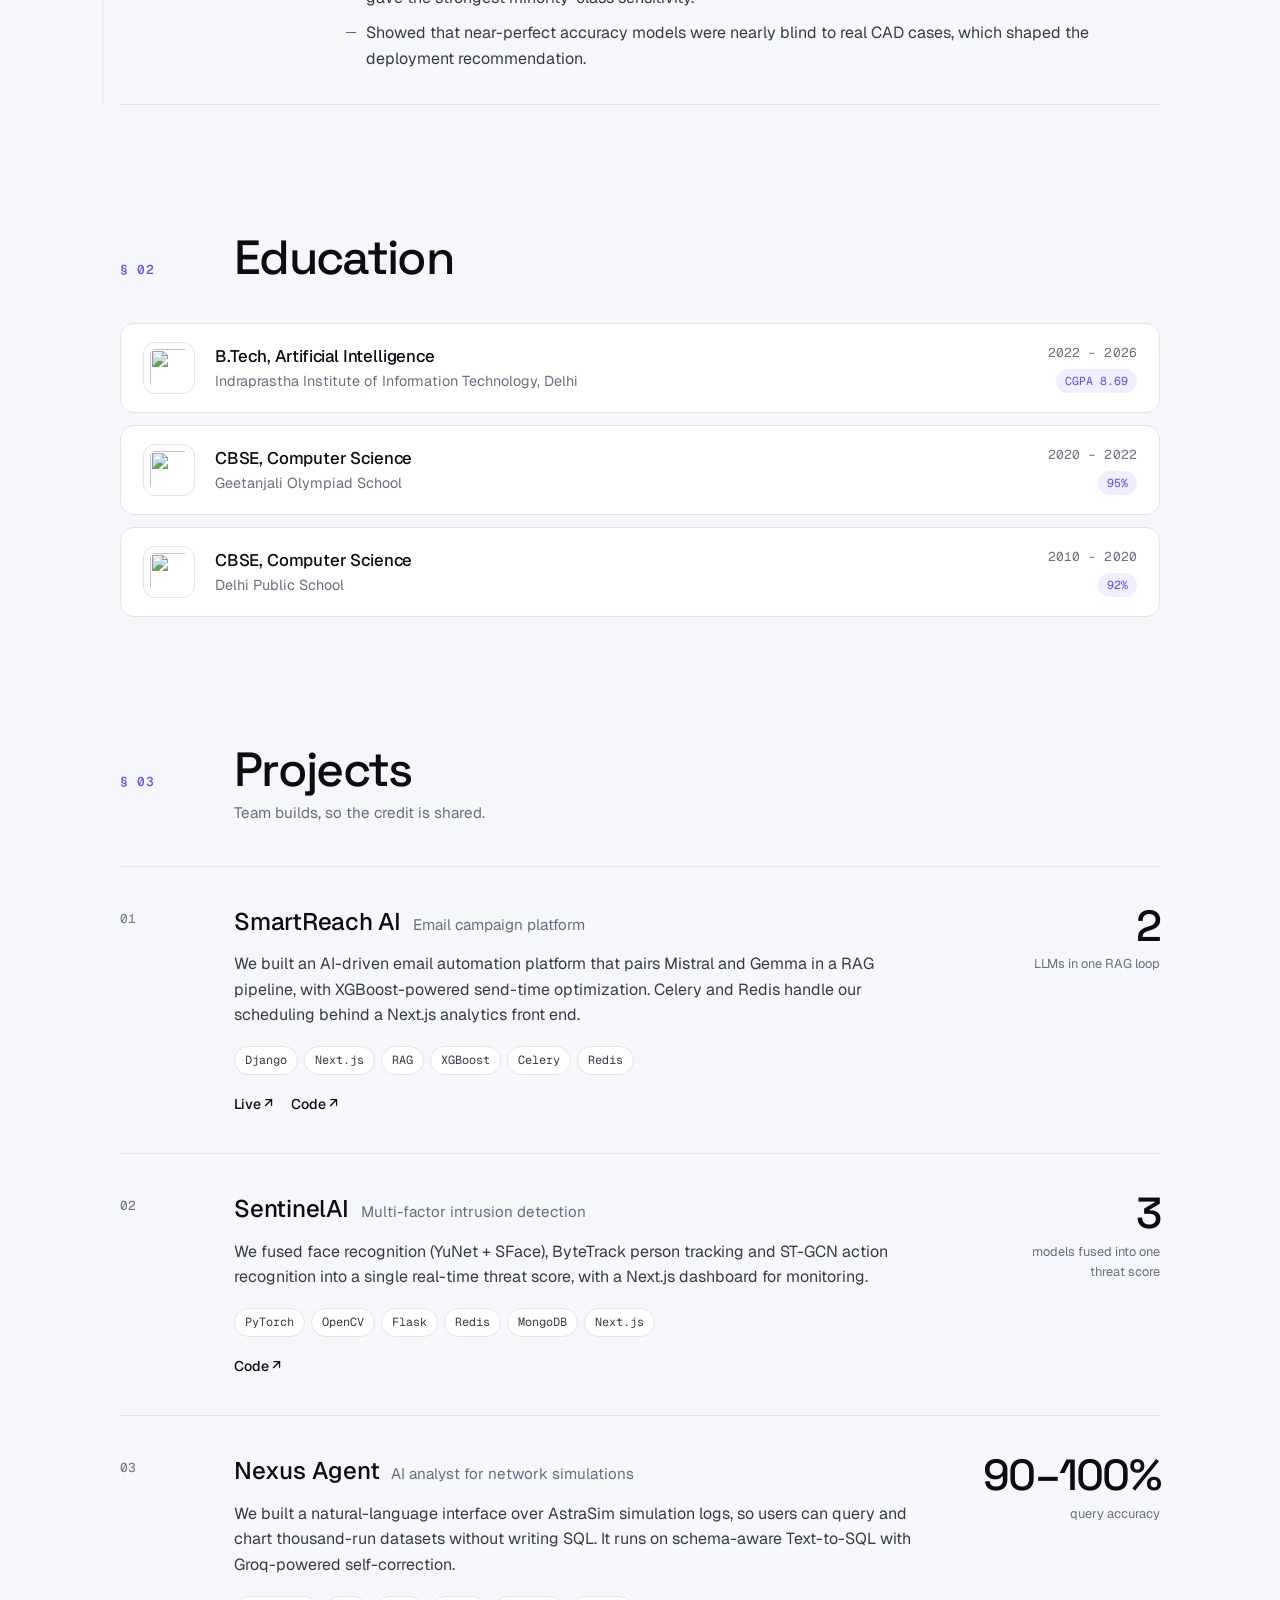
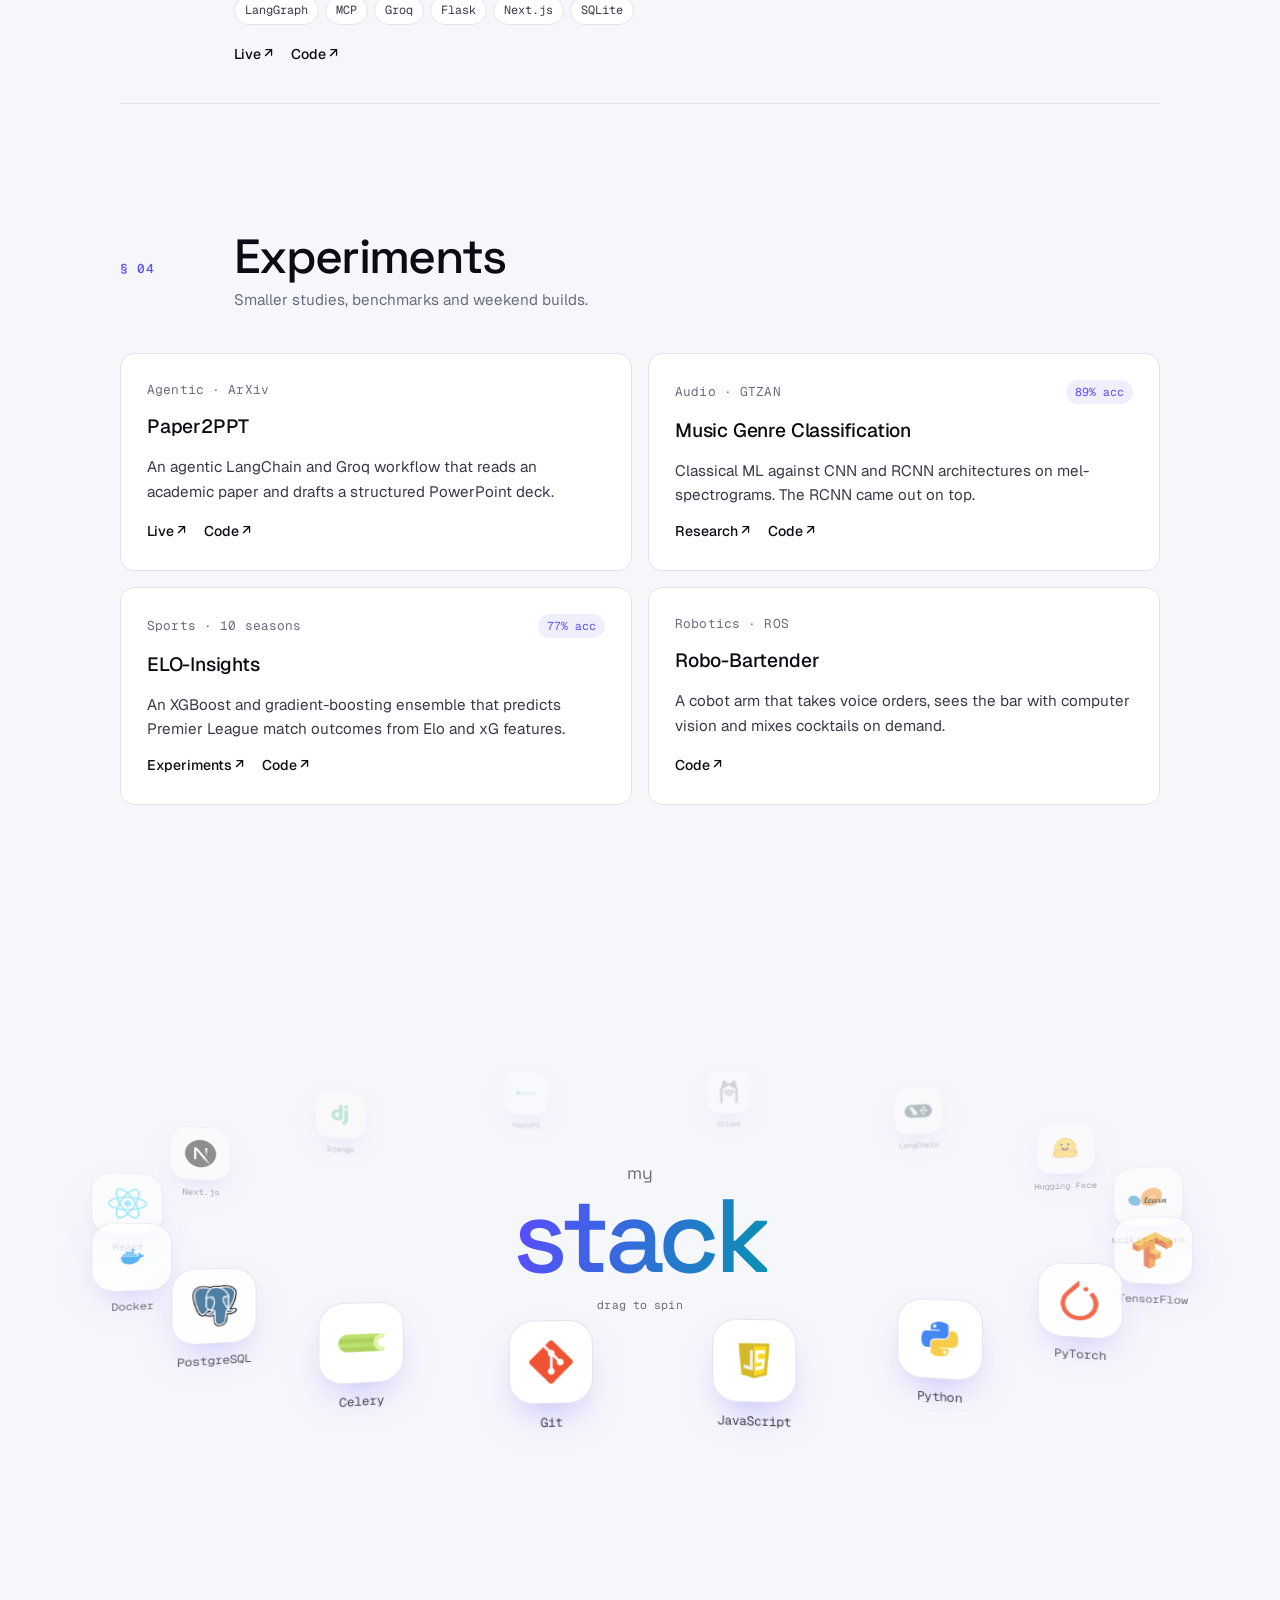
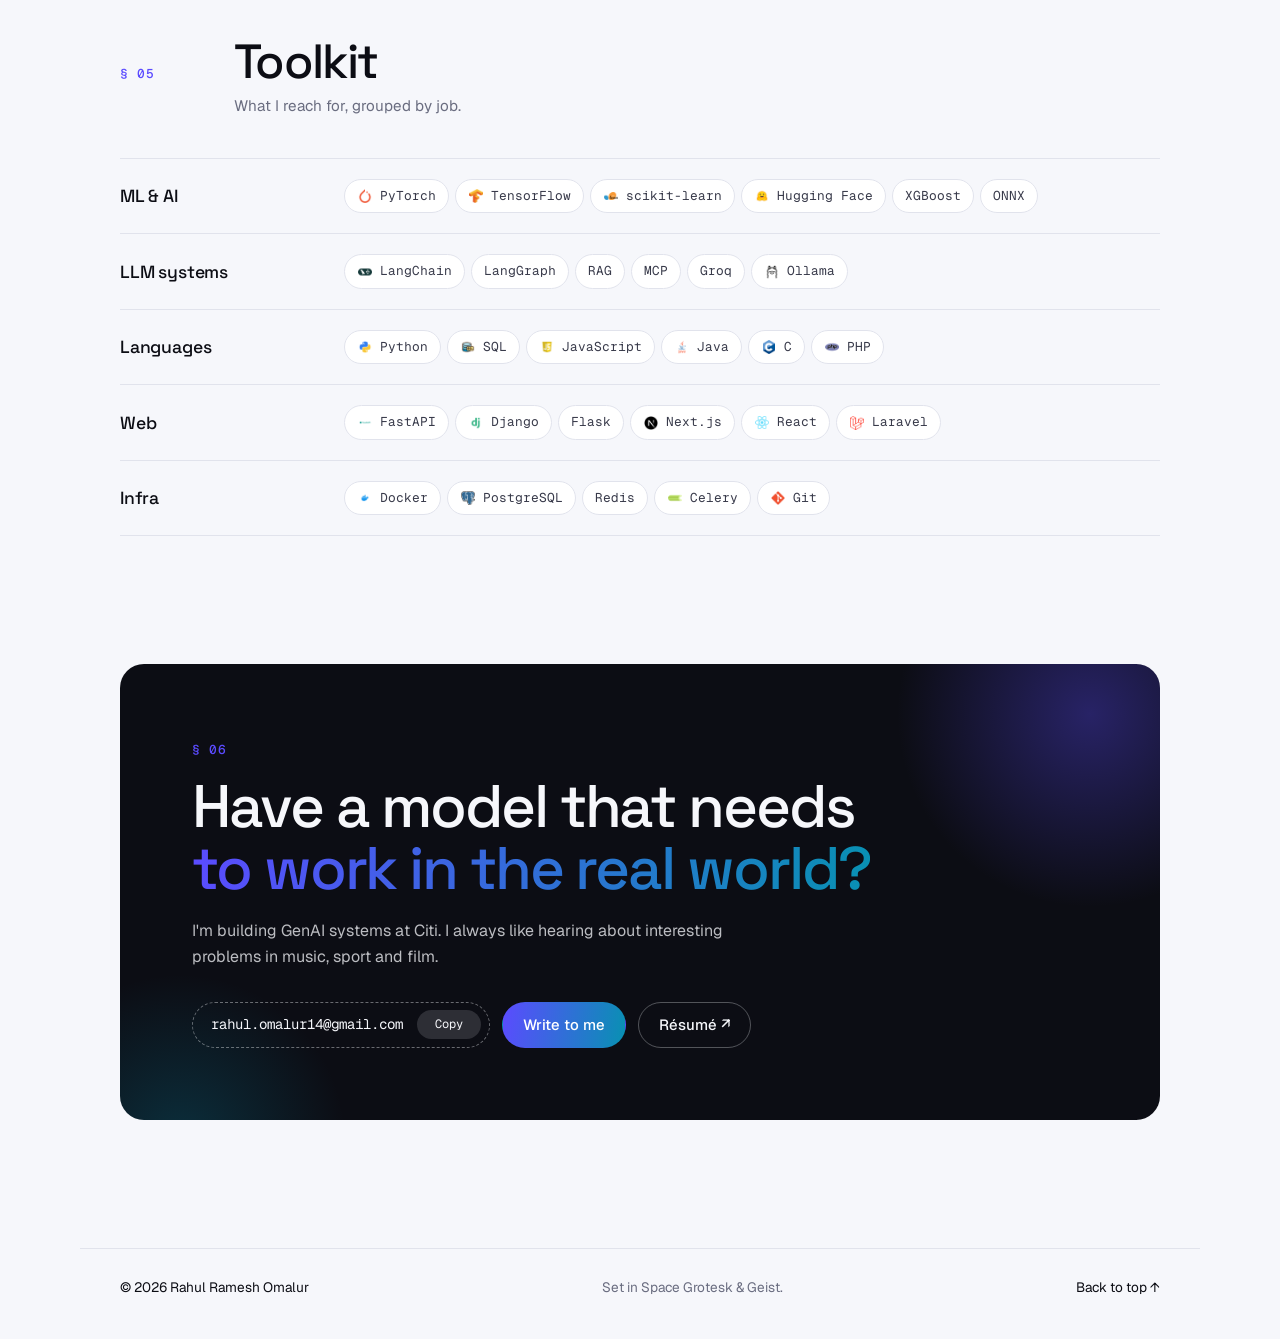
==== commit ae529c11: "feat: AI-engineer theme with 3D hero, skills orbit and perspective reveals - Three.js neural network" ====
--- a/index.html
+++ b/index.html
@@ -4,18 +4,18 @@
     <meta charset="UTF-8">
     <meta name="viewport" content="width=device-width, initial-scale=1.0">
     <title>Rahul Ramesh Omalur</title>
-    <meta name="description" content="Rahul Ramesh Omalur is a Junior GenAI Engineer at Citi, building clinical ML, multi-agent LLM systems and computer vision. B.Tech in AI from IIIT Delhi.">
+    <meta name="description" content="Rahul Ramesh Omalur is an AI Engineer passionate about utilising AI to make impactful software solutions. Junior GenAI Engineer at Citi.">
     <meta property="og:title" content="Rahul Ramesh Omalur · ML Engineer">
     <meta property="og:description" content="Machine learning systems, from clinical prediction to multi-agent LLMs.">
     <meta property="og:url" content="https://rahulomalur.xyz/">
     <meta property="og:image" content="https://rahulomalur.xyz/assets/img/profile_photo.png">
     <meta property="og:type" content="website">
-    <meta name="theme-color" content="#f5f2ea" media="(prefers-color-scheme: light)">
-    <meta name="theme-color" content="#11110f" media="(prefers-color-scheme: dark)">
-    <link rel="icon" href="data:image/svg+xml,%3Csvg xmlns='http://www.w3.org/2000/svg' viewBox='0 0 64 64'%3E%3Crect width='64' height='64' rx='14' fill='%2316150f'/%3E%3Ctext x='32' y='44' text-anchor='middle' font-family='Georgia,serif' font-style='italic' font-size='34' fill='%23f5f2ea'%3Er%3C/text%3E%3Ccircle cx='46' cy='42' r='4' fill='%23e5531c'/%3E%3C/svg%3E">
+    <meta name="theme-color" content="#f6f7fb" media="(prefers-color-scheme: light)">
+    <meta name="theme-color" content="#0a0b12" media="(prefers-color-scheme: dark)">
+    <link rel="icon" href="data:image/svg+xml,%3Csvg xmlns='http://www.w3.org/2000/svg' viewBox='0 0 64 64'%3E%3Cdefs%3E%3ClinearGradient id='g' x1='0' y1='0' x2='1' y2='1'%3E%3Cstop offset='0' stop-color='%235b4bff'/%3E%3Cstop offset='1' stop-color='%2306b6d4'/%3E%3C/linearGradient%3E%3C/defs%3E%3Crect width='64' height='64' rx='14' fill='url(%23g)'/%3E%3Ctext x='30' y='44' text-anchor='middle' font-family='Arial,sans-serif' font-weight='700' font-size='34' fill='white'%3Er%3C/text%3E%3Ccircle cx='45' cy='41' r='4' fill='white'/%3E%3C/svg%3E">
     <link rel="preconnect" href="https://fonts.googleapis.com">
     <link rel="preconnect" href="https://fonts.gstatic.com" crossorigin>
-    <link href="https://fonts.googleapis.com/css2?family=Geist:wght@400;500;600&family=Geist+Mono:wght@400;500&family=Instrument+Serif:ital@0;1&display=swap" rel="stylesheet">
+    <link href="https://fonts.googleapis.com/css2?family=Geist:wght@400;500;600&family=Geist+Mono:wght@400;500&family=Space+Grotesk:wght@400;500;600&display=swap" rel="stylesheet">
     <link rel="stylesheet" href="assets/site.css">
     <script>
         // Set theme before paint to avoid a flash.
@@ -79,9 +79,9 @@
                     <span aria-hidden="true">Rahul Ramesh Omalur builds <em class="rotator" id="rotator" data-words="machine learning systems|multi-agent LLMs|clinical ML models|real-time vision systems|text-to-SQL agents">machine learning systems</em> that survive contact with real&nbsp;data.</span>
                 </h1>
                 <p class="lede reveal">
-                    I work across the stack, from clinical prediction on imbalanced hospital data to multi-agent
-                    LLM pipelines and real-time computer vision. I'm now a Junior GenAI Engineer at Citi,
-                    after a B.Tech in Artificial Intelligence at IIIT Delhi.
+                    I'm an AI engineer, and I love using AI to build software that genuinely makes a difference
+                    for the people using it. These days I'm building GenAI systems at Citi. Before that I worked on
+                    clinical ML, multi-agent LLMs and real-time computer vision.
                 </p>
                 <div class="hero-cta reveal">
                     <a class="btn btn-primary magnetic" href="assets/css/Rahul_Resume.pdf" target="_blank" rel="noopener">
@@ -103,11 +103,10 @@
                 </div>
             </div>
 
-            <figure class="hero-figure reveal">
+            <figure class="hero-figure reveal" id="heroFigure">
                 <div class="photo-frame">
                     <img src="assets/img/profile_photo.png" alt="Portrait of Rahul Ramesh Omalur" width="853" height="1280">
                 </div>
-                <figcaption><span class="mono">Fig. 1</span> The author, between experiments.</figcaption>
             </figure>
         </section>
         <div class="scroll-cue wrap" aria-hidden="true"><span class="mono">scroll</span><span class="scroll-line"></span></div>
@@ -297,9 +296,29 @@
             </div>
         </section>
 
-        <div class="marquee" aria-hidden="true">
-            <div class="marquee-track"><div class="marquee-group"><span>PyTorch</span><i>✦</i><span>TensorFlow</span><i>✦</i><span>scikit-learn</span><i>✦</i><span>Hugging Face</span><i>✦</i><span>LangChain</span><i>✦</i><span>LangGraph</span><i>✦</i><span>RAG</span><i>✦</i><span>MCP</span><i>✦</i><span>ONNX</span><i>✦</i><span>XGBoost</span><i>✦</i><span>FastAPI</span><i>✦</i><span>Next.js</span><i>✦</i><span>Docker</span><i>✦</i><span>PostgreSQL</span><i>✦</i><span>Redis</span><i>✦</i><span>Celery</span><i>✦</i></div><div class="marquee-group"><span>PyTorch</span><i>✦</i><span>TensorFlow</span><i>✦</i><span>scikit-learn</span><i>✦</i><span>Hugging Face</span><i>✦</i><span>LangChain</span><i>✦</i><span>LangGraph</span><i>✦</i><span>RAG</span><i>✦</i><span>MCP</span><i>✦</i><span>ONNX</span><i>✦</i><span>XGBoost</span><i>✦</i><span>FastAPI</span><i>✦</i><span>Next.js</span><i>✦</i><span>Docker</span><i>✦</i><span>PostgreSQL</span><i>✦</i><span>Redis</span><i>✦</i><span>Celery</span><i>✦</i></div></div>
-        </div>
+        <section class="orbit-section" aria-label="Tools I use">
+            <div class="orbit-stage" id="orbit">
+                <div class="orbit-core" aria-hidden="true"><span>my</span><strong>stack</strong><em class="mono">drag to spin</em></div>
+                <div class="orbit-ring">
+                    <div class="orbit-item"><span class="orbit-tile"><img src="assets/img/skills/sm/python.png" alt="" loading="lazy" width="44" height="44"></span><span class="orbit-name">Python</span></div>
+                    <div class="orbit-item"><span class="orbit-tile"><img src="assets/img/skills/sm/pytorch.png" alt="" loading="lazy" width="44" height="44"></span><span class="orbit-name">PyTorch</span></div>
+                    <div class="orbit-item"><span class="orbit-tile"><img src="assets/img/skills/sm/tensorflow.png" alt="" loading="lazy" width="44" height="44"></span><span class="orbit-name">TensorFlow</span></div>
+                    <div class="orbit-item"><span class="orbit-tile"><img src="assets/img/skills/sm/scikit-learn.png" alt="" loading="lazy" width="44" height="44"></span><span class="orbit-name">scikit-learn</span></div>
+                    <div class="orbit-item"><span class="orbit-tile"><img src="assets/img/skills/sm/huggingface.png" alt="" loading="lazy" width="44" height="44"></span><span class="orbit-name">Hugging Face</span></div>
+                    <div class="orbit-item"><span class="orbit-tile"><img src="assets/img/skills/sm/langchain.png" alt="" loading="lazy" width="44" height="44"></span><span class="orbit-name">LangChain</span></div>
+                    <div class="orbit-item"><span class="orbit-tile"><img src="assets/img/skills/sm/ollama.png" alt="" loading="lazy" width="44" height="44"></span><span class="orbit-name">Ollama</span></div>
+                    <div class="orbit-item"><span class="orbit-tile"><img src="assets/img/skills/sm/fastapi.png" alt="" loading="lazy" width="44" height="44"></span><span class="orbit-name">FastAPI</span></div>
+                    <div class="orbit-item"><span class="orbit-tile"><img src="assets/img/skills/sm/django.png" alt="" loading="lazy" width="44" height="44"></span><span class="orbit-name">Django</span></div>
+                    <div class="orbit-item"><span class="orbit-tile"><img src="assets/img/skills/sm/nextjs.png" alt="" loading="lazy" width="44" height="44"></span><span class="orbit-name">Next.js</span></div>
+                    <div class="orbit-item"><span class="orbit-tile"><img src="assets/img/skills/sm/react.png" alt="" loading="lazy" width="44" height="44"></span><span class="orbit-name">React</span></div>
+                    <div class="orbit-item"><span class="orbit-tile"><img src="assets/img/skills/sm/docker.png" alt="" loading="lazy" width="44" height="44"></span><span class="orbit-name">Docker</span></div>
+                    <div class="orbit-item"><span class="orbit-tile"><img src="assets/img/skills/sm/postgresql.png" alt="" loading="lazy" width="44" height="44"></span><span class="orbit-name">PostgreSQL</span></div>
+                    <div class="orbit-item"><span class="orbit-tile"><img src="assets/img/skills/sm/celery.png" alt="" loading="lazy" width="44" height="44"></span><span class="orbit-name">Celery</span></div>
+                    <div class="orbit-item"><span class="orbit-tile"><img src="assets/img/skills/sm/git.png" alt="" loading="lazy" width="44" height="44"></span><span class="orbit-name">Git</span></div>
+                    <div class="orbit-item"><span class="orbit-tile"><img src="assets/img/skills/sm/javascript.png" alt="" loading="lazy" width="44" height="44"></span><span class="orbit-name">JavaScript</span></div>
+                </div>
+            </div>
+        </section>
 
         <!-- Toolkit -->
         <section id="toolkit" class="wrap section">
@@ -312,30 +331,30 @@
             <dl class="toolkit reveal">
                 <div class="tk-row">
                     <dt>ML &amp; AI</dt>
-                    <dd><ul class="tags"><li>PyTorch</li><li>TensorFlow</li><li>scikit-learn</li><li>Hugging Face</li><li>XGBoost</li><li>ONNX</li></ul></dd>
+                    <dd><ul class="tags"><li><img src="assets/img/skills/sm/pytorch.png" alt="" loading="lazy" width="16" height="16">PyTorch</li><li><img src="assets/img/skills/sm/tensorflow.png" alt="" loading="lazy" width="16" height="16">TensorFlow</li><li><img src="assets/img/skills/sm/scikit-learn.png" alt="" loading="lazy" width="16" height="16">scikit-learn</li><li><img src="assets/img/skills/sm/huggingface.png" alt="" loading="lazy" width="16" height="16">Hugging Face</li><li>XGBoost</li><li>ONNX</li></ul></dd>
                 </div>
                 <div class="tk-row">
                     <dt>LLM systems</dt>
-                    <dd><ul class="tags"><li>LangChain</li><li>LangGraph</li><li>RAG</li><li>MCP</li><li>Groq</li><li>Ollama</li></ul></dd>
+                    <dd><ul class="tags"><li><img src="assets/img/skills/sm/langchain.png" alt="" loading="lazy" width="16" height="16">LangChain</li><li>LangGraph</li><li>RAG</li><li>MCP</li><li>Groq</li><li><img src="assets/img/skills/sm/ollama.png" alt="" loading="lazy" width="16" height="16">Ollama</li></ul></dd>
                 </div>
                 <div class="tk-row">
                     <dt>Languages</dt>
-                    <dd><ul class="tags"><li>Python</li><li>SQL</li><li>JavaScript</li><li>Java</li><li>C</li><li>PHP</li></ul></dd>
+                    <dd><ul class="tags"><li><img src="assets/img/skills/sm/python.png" alt="" loading="lazy" width="16" height="16">Python</li><li><img src="assets/img/skills/sm/sql.png" alt="" loading="lazy" width="16" height="16">SQL</li><li><img src="assets/img/skills/sm/javascript.png" alt="" loading="lazy" width="16" height="16">JavaScript</li><li><img src="assets/img/skills/sm/java.png" alt="" loading="lazy" width="16" height="16">Java</li><li><img src="assets/img/skills/sm/c.png" alt="" loading="lazy" width="16" height="16">C</li><li><img src="assets/img/skills/sm/php.png" alt="" loading="lazy" width="16" height="16">PHP</li></ul></dd>
                 </div>
                 <div class="tk-row">
                     <dt>Web</dt>
-                    <dd><ul class="tags"><li>FastAPI</li><li>Django</li><li>Flask</li><li>Next.js</li><li>React</li><li>Laravel</li></ul></dd>
+                    <dd><ul class="tags"><li><img src="assets/img/skills/sm/fastapi.png" alt="" loading="lazy" width="16" height="16">FastAPI</li><li><img src="assets/img/skills/sm/django.png" alt="" loading="lazy" width="16" height="16">Django</li><li>Flask</li><li><img src="assets/img/skills/sm/nextjs.png" alt="" loading="lazy" width="16" height="16">Next.js</li><li><img src="assets/img/skills/sm/react.png" alt="" loading="lazy" width="16" height="16">React</li><li><img src="assets/img/skills/sm/laravel.png" alt="" loading="lazy" width="16" height="16">Laravel</li></ul></dd>
                 </div>
                 <div class="tk-row">
                     <dt>Infra</dt>
-                    <dd><ul class="tags"><li>Docker</li><li>PostgreSQL</li><li>Redis</li><li>Celery</li><li>Git</li></ul></dd>
+                    <dd><ul class="tags"><li><img src="assets/img/skills/sm/docker.png" alt="" loading="lazy" width="16" height="16">Docker</li><li><img src="assets/img/skills/sm/postgresql.png" alt="" loading="lazy" width="16" height="16">PostgreSQL</li><li>Redis</li><li><img src="assets/img/skills/sm/celery.png" alt="" loading="lazy" width="16" height="16">Celery</li><li><img src="assets/img/skills/sm/git.png" alt="" loading="lazy" width="16" height="16">Git</li></ul></dd>
                 </div>
             </dl>
         </section>
 
         <!-- Contact -->
         <section id="contact" class="wrap section contact">
-            <div class="contact-card reveal">
+            <div class="contact-card reveal" data-tilt data-tilt-max="4">
                 <span class="section-num">§ 06</span>
                 <h2>Have a model that needs <em>to work in the real world?</em></h2>
                 <p>I'm building GenAI systems at Citi. I always like hearing about interesting problems in music, sport and film.</p>
@@ -353,10 +372,12 @@
 
     <footer class="wrap footer">
         <span>© <span id="year">2026</span> Rahul Ramesh Omalur</span>
-        <span class="muted">Set in Instrument Serif &amp; Geist.</span>
+        <span class="muted">Set in Space Grotesk &amp; Geist.</span>
         <a href="#top">Back to top ↑</a>
     </footer>
 
+    <script src="https://cdnjs.cloudflare.com/ajax/libs/three.js/r128/three.min.js"></script>
+    <script src="assets/hero3d.js"></script>
     <script src="assets/site.js"></script>
 </body>
 </html>
--- a/assets/site.css
+++ b/assets/site.css
@@ -4,19 +4,21 @@
 ------------------------------------------------------------------- */
 
 :root {
-    --bg: #f5f2ea;
-    --bg-raised: #fbf9f4;
-    --ink: #16150f;
-    --ink-soft: #3d3b33;
-    --muted: #6f6b60;
-    --line: #dcd7ca;
-    --line-soft: #e8e4d9;
-    --accent: #d9481a;
+    --bg: #f6f7fb;
+    --bg-raised: #ffffff;
+    --ink: #0c0d14;
+    --ink-soft: #383a4a;
+    --muted: #6a6d80;
+    --line: #e1e3ec;
+    --line-soft: #edeef4;
+    --accent: #5b4bff;
+    --accent-2: #0891b2;
     --accent-ink: #ffffff;
-    --accent-wash: rgba(217, 72, 26, 0.09);
+    --accent-wash: rgba(91, 75, 255, 0.09);
     --shadow: 0 1px 0 rgba(22, 21, 15, 0.04), 0 12px 32px -18px rgba(22, 21, 15, 0.25);
 
-    --serif: 'Instrument Serif', 'Iowan Old Style', Georgia, serif;
+    --serif: 'Space Grotesk', ui-sans-serif, system-ui, sans-serif;
+    --grad: linear-gradient(100deg, var(--accent), var(--accent-2));
     --sans: 'Geist', ui-sans-serif, system-ui, -apple-system, 'Segoe UI', sans-serif;
     --mono: 'Geist Mono', ui-monospace, 'SF Mono', Menlo, monospace;
 
@@ -28,32 +30,34 @@
 
 @media (prefers-color-scheme: dark) {
     :root:not([data-theme="light"]) {
-        --bg: #11110f;
-        --bg-raised: #191916;
-        --ink: #eeece5;
-        --ink-soft: #c9c6bc;
-        --muted: #9a968a;
-        --line: #2d2c27;
-        --line-soft: #23221e;
-        --accent: #ff6b38;
-        --accent-ink: #11110f;
-        --accent-wash: rgba(255, 107, 56, 0.12);
+        --bg: #0a0b12;
+        --bg-raised: #12131d;
+        --ink: #eceef6;
+        --ink-soft: #b9bccd;
+        --muted: #8a8da3;
+        --line: #232535;
+        --line-soft: #181a26;
+        --accent: #8c7dff;
+        --accent-2: #22d3ee;
+        --accent-ink: #0a0b12;
+        --accent-wash: rgba(140, 125, 255, 0.14);
         --shadow: 0 1px 0 rgba(0, 0, 0, 0.3), 0 16px 40px -20px rgba(0, 0, 0, 0.8);
         color-scheme: dark;
     }
 }
 
 :root[data-theme="dark"] {
-    --bg: #11110f;
-    --bg-raised: #191916;
-    --ink: #eeece5;
-    --ink-soft: #c9c6bc;
-    --muted: #9a968a;
-    --line: #2d2c27;
-    --line-soft: #23221e;
-    --accent: #ff6b38;
-    --accent-ink: #11110f;
-    --accent-wash: rgba(255, 107, 56, 0.12);
+    --bg: #0a0b12;
+    --bg-raised: #12131d;
+    --ink: #eceef6;
+    --ink-soft: #b9bccd;
+    --muted: #8a8da3;
+    --line: #232535;
+    --line-soft: #181a26;
+    --accent: #8c7dff;
+    --accent-2: #22d3ee;
+    --accent-ink: #0a0b12;
+    --accent-wash: rgba(140, 125, 255, 0.14);
     --shadow: 0 1px 0 rgba(0, 0, 0, 0.3), 0 16px 40px -20px rgba(0, 0, 0, 0.8);
     color-scheme: dark;
 }
@@ -1014,3 +1018,165 @@
     .js .toolkit .tags li { opacity: 1; transform: none; }
 }
 .xp-meta .pill { align-self: flex-start; margin-top: 4px; }
+
+/* ==================================================================
+   AI-engineer theme: geometric sans display + gradient accent
+================================================================== */
+.hero h1 { font-weight: 500; font-size: clamp(2.2rem, 4.5vw, 3.8rem); letter-spacing: -.045em; line-height: 1.04; }
+.hero h1 em, .contact h2 em, .marquee span:nth-child(4n+1) {
+    font-style: normal;
+    background: var(--grad);
+    -webkit-background-clip: text;
+    background-clip: text;
+    color: transparent;
+}
+.section-head h2, .contact h2 { font-weight: 500; letter-spacing: -.035em; }
+.stat-num, .metric-num { font-weight: 500; letter-spacing: -.04em; }
+.tk-row dt { font-size: 1.1rem; font-weight: 500; letter-spacing: -.01em; }
+.marquee span { font-weight: 500; letter-spacing: -.03em; }
+.brand-mark { font-style: normal; font-weight: 600; font-size: 19px; padding-bottom: 2px; background: var(--grad); color: #fff; }
+.brand-mark .dot { background: #fff; }
+.section-num { font-weight: 500; letter-spacing: .04em; }
+.progress, .loader-bar span { background: var(--grad); }
+.xp-rail-fill { background: linear-gradient(180deg, var(--accent), var(--accent-2)); }
+.btn-primary:hover, .contact-card .btn-primary { background: var(--grad); border-color: transparent; color: #fff; }
+.photo-frame { box-shadow: 0 0 0 1px var(--line), 0 30px 80px -30px color-mix(in srgb, var(--accent) 55%, transparent); }
+.contact-card::before { background: radial-gradient(circle, var(--accent-2) 0%, transparent 65%); }
+.hero-figure { margin-bottom: 8px; }
+
+/* ==================================================================
+   3D layer
+================================================================== */
+
+/* Perspective reveals: things swing up into place instead of fading */
+.js .reveal {
+    transform: perspective(1000px) rotateX(16deg) translate3d(0, 36px, -40px);
+    transform-origin: 50% 0%;
+    transition: opacity .9s cubic-bezier(.2, .7, .2, 1), transform 1.1s cubic-bezier(.2, .7, .2, 1);
+}
+.js .exp.reveal { transform: perspective(1000px) rotateY(-22deg) translate3d(40px, 20px, -80px); transform-origin: 0% 50%; }
+.js .exp-grid .exp.reveal:nth-child(even) { transform: perspective(1000px) rotateY(22deg) translate3d(-40px, 20px, -80px); transform-origin: 100% 50%; }
+.js .edu.reveal { transform: perspective(1000px) rotateY(10deg) translate3d(-30px, 0, -40px); transform-origin: 0% 50%; }
+.js .stats.reveal { transform: none; opacity: 1; }
+.js .stats .stat { opacity: 0; transform: perspective(700px) rotateX(-85deg); transform-origin: 50% 100%; transition: opacity .6s ease, transform 1s cubic-bezier(.2, .8, .2, 1.2); }
+.js .stats.in .stat { opacity: 1; transform: none; }
+.js .stats .stat:nth-child(2) { transition-delay: .1s; }
+.js .stats .stat:nth-child(3) { transition-delay: .2s; }
+.js .stats .stat:nth-child(4) { transition-delay: .3s; }
+.js .reveal.in { opacity: 1; transform: none; }
+.js .hero h1.reveal { opacity: 1; transform: none; }
+
+/* Photo: 3D tilt with a floating gradient slab behind it */
+.hero-figure { position: relative; isolation: isolate; perspective: 1000px; }
+.hero-figure::before {
+    content: "";
+    position: absolute;
+    top: 22px;
+    left: 22px;
+    right: -22px;
+    aspect-ratio: 4 / 5;
+    border-radius: 18px;
+    background: var(--grad);
+    opacity: .85;
+    z-index: -1;
+    transform: translate(var(--bx, 0px), var(--by, 0px));
+    transition: transform .4s cubic-bezier(.2, .8, .2, 1);
+}
+.photo-frame { transform-style: preserve-3d; will-change: transform; }
+
+/* Skills orbit */
+.orbit-section { position: relative; overflow: hidden; padding: 24px 0 clamp(64px, 10vw, 120px); }
+.orbit-stage {
+    position: relative;
+    height: clamp(420px, 52vw, 560px);
+    cursor: grab;
+    touch-action: pan-y;
+    user-select: none;
+    -webkit-user-select: none;
+}
+.orbit-stage.dragging { cursor: grabbing; }
+.orbit-item {
+    position: absolute;
+    left: 50%;
+    top: 50%;
+    width: 120px;
+    margin: -52px 0 0 -60px;
+    display: flex;
+    flex-direction: column;
+    align-items: center;
+    gap: 10px;
+    will-change: transform, opacity;
+}
+.orbit-tile {
+    display: grid;
+    place-items: center;
+    width: 78px;
+    height: 78px;
+    border-radius: 22px;
+    background: #fff;
+    box-shadow: 0 0 0 1px var(--line), 0 18px 40px -18px color-mix(in srgb, var(--accent) 60%, transparent);
+}
+.orbit-tile img { width: 44px; height: 44px; object-fit: contain; pointer-events: none; }
+.orbit-name { font-family: var(--mono); font-size: .76rem; color: var(--ink-soft); white-space: nowrap; }
+.orbit-core {
+    position: absolute;
+    left: 50%;
+    top: 50%;
+    z-index: 500;
+    transform: translate(-50%, -50%);
+    display: flex;
+    flex-direction: column;
+    align-items: center;
+    text-align: center;
+    pointer-events: none;
+}
+.orbit-core span { font-family: var(--serif); color: var(--muted); font-size: 1.1rem; }
+.orbit-core strong {
+    font-family: var(--serif);
+    font-weight: 500;
+    font-size: clamp(3.2rem, 9vw, 6.5rem);
+    line-height: .95;
+    letter-spacing: -.05em;
+    background: var(--grad);
+    -webkit-background-clip: text;
+    background-clip: text;
+    color: transparent;
+}
+.orbit-core em { font-style: normal; color: var(--muted); font-size: .72rem; margin-top: 10px; }
+.no-three .orbit-ring, .no-js .orbit-ring { display: flex; flex-wrap: wrap; justify-content: center; gap: 18px; }
+
+/* Toolkit tags carry their logos */
+.tk-row .tags li { display: inline-flex; align-items: center; gap: 7px; }
+.tk-row .tags li img { width: 16px; height: 16px; object-fit: contain; border-radius: 4px; background: #fff; padding: 1px; }
+
+/* Contact card tilts gently */
+.contact-card { transform-style: preserve-3d; will-change: transform; }
+
+@media (max-width: 560px) {
+    .orbit-item { width: 90px; margin: -44px 0 0 -45px; }
+    .orbit-tile { width: 60px; height: 60px; border-radius: 17px; }
+    .orbit-tile img { width: 34px; height: 34px; }
+    .hero-figure::before { top: 14px; left: 14px; right: -14px; }
+}
+
+@media (prefers-reduced-motion: reduce) {
+    .js .reveal, .js .stats .stat { transform: none !important; opacity: 1 !important; }
+}
+/* Keep the 3D network clear of the headline */
+.net {
+    mask-image: linear-gradient(90deg, transparent 18%, #000 58%);
+    -webkit-mask-image: linear-gradient(90deg, transparent 18%, #000 58%);
+}
+@media (max-width: 820px) {
+    .net {
+        mask-image: linear-gradient(180deg, #000 0%, #000 30%, transparent 55%);
+        -webkit-mask-image: linear-gradient(180deg, #000 0%, #000 30%, transparent 55%);
+    }
+}
+.js .exp-grid .exp.reveal.in { transform: none; }
+@media (max-width: 560px) {
+    .orbit-item { width: 72px; margin: -36px 0 0 -36px; gap: 6px; }
+    .orbit-tile { width: 48px; height: 48px; border-radius: 14px; }
+    .orbit-tile img { width: 28px; height: 28px; }
+    .orbit-name { font-size: .64rem; }
+}
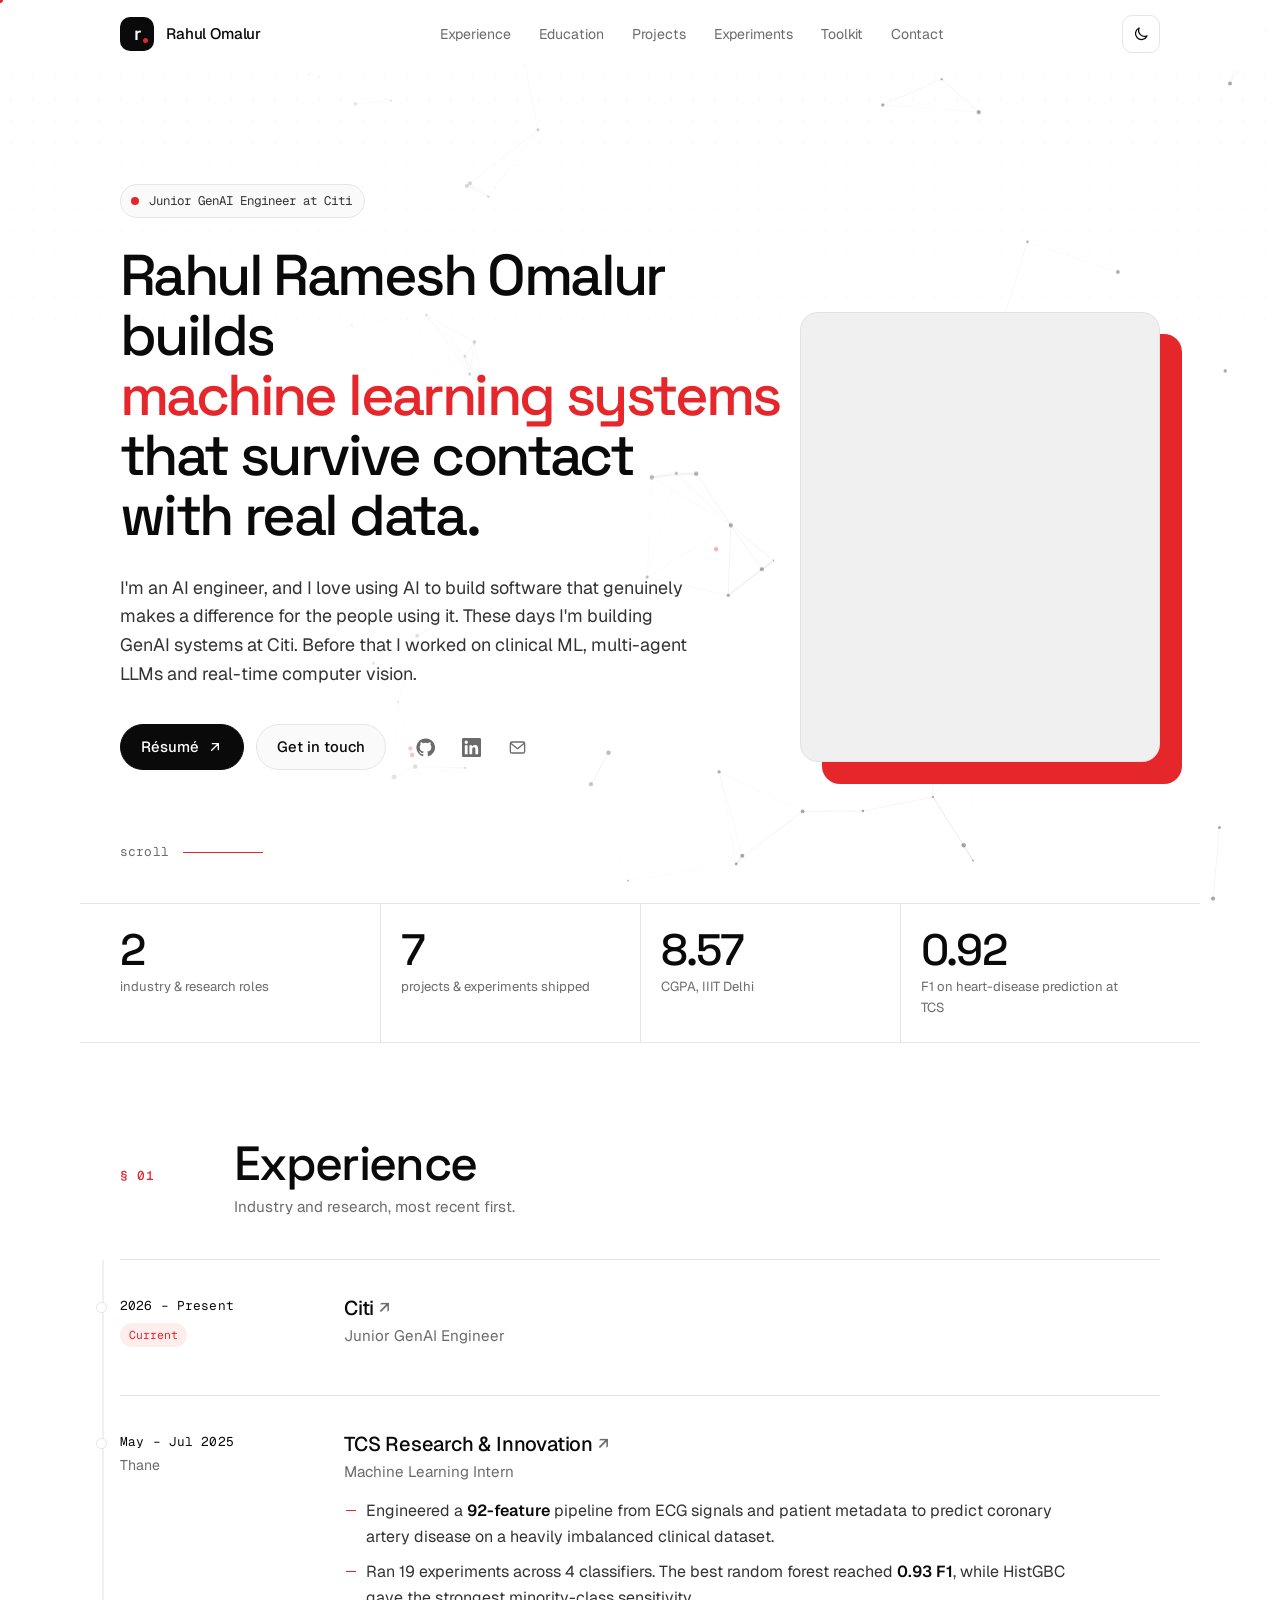
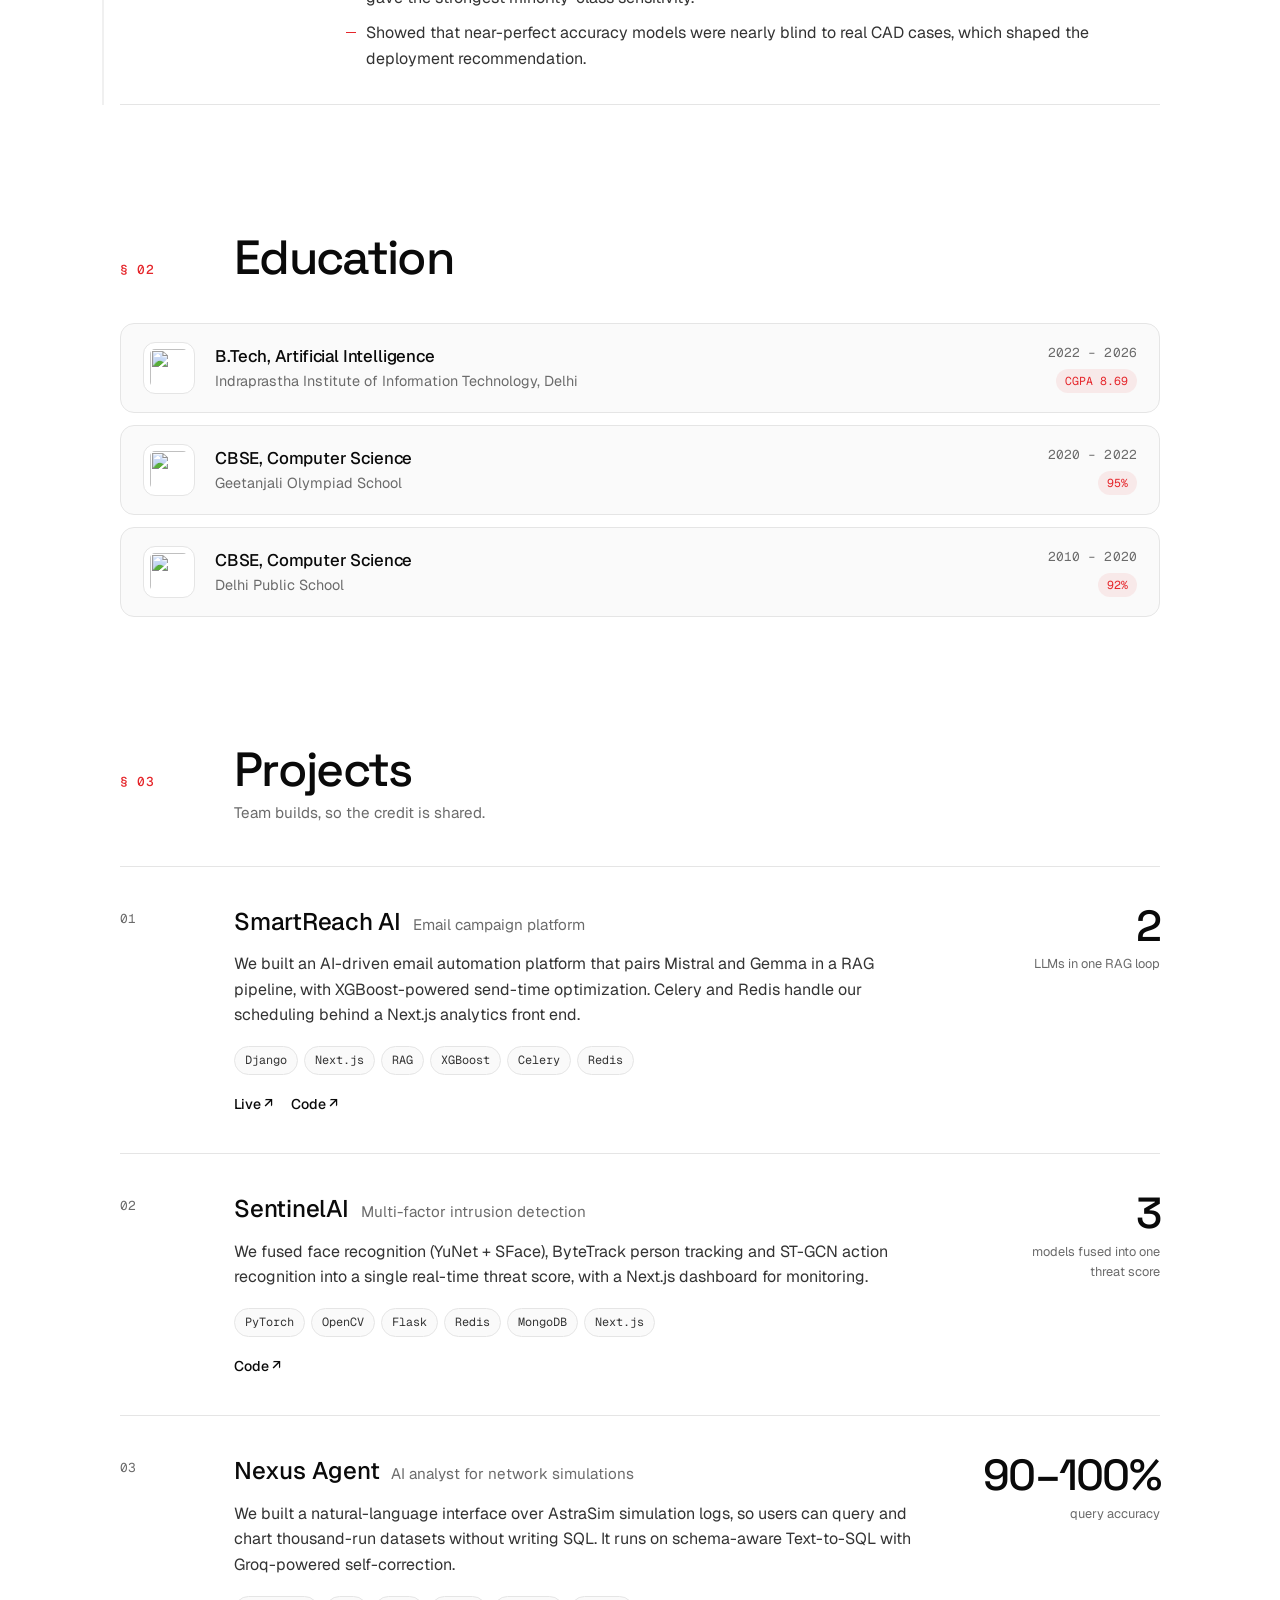
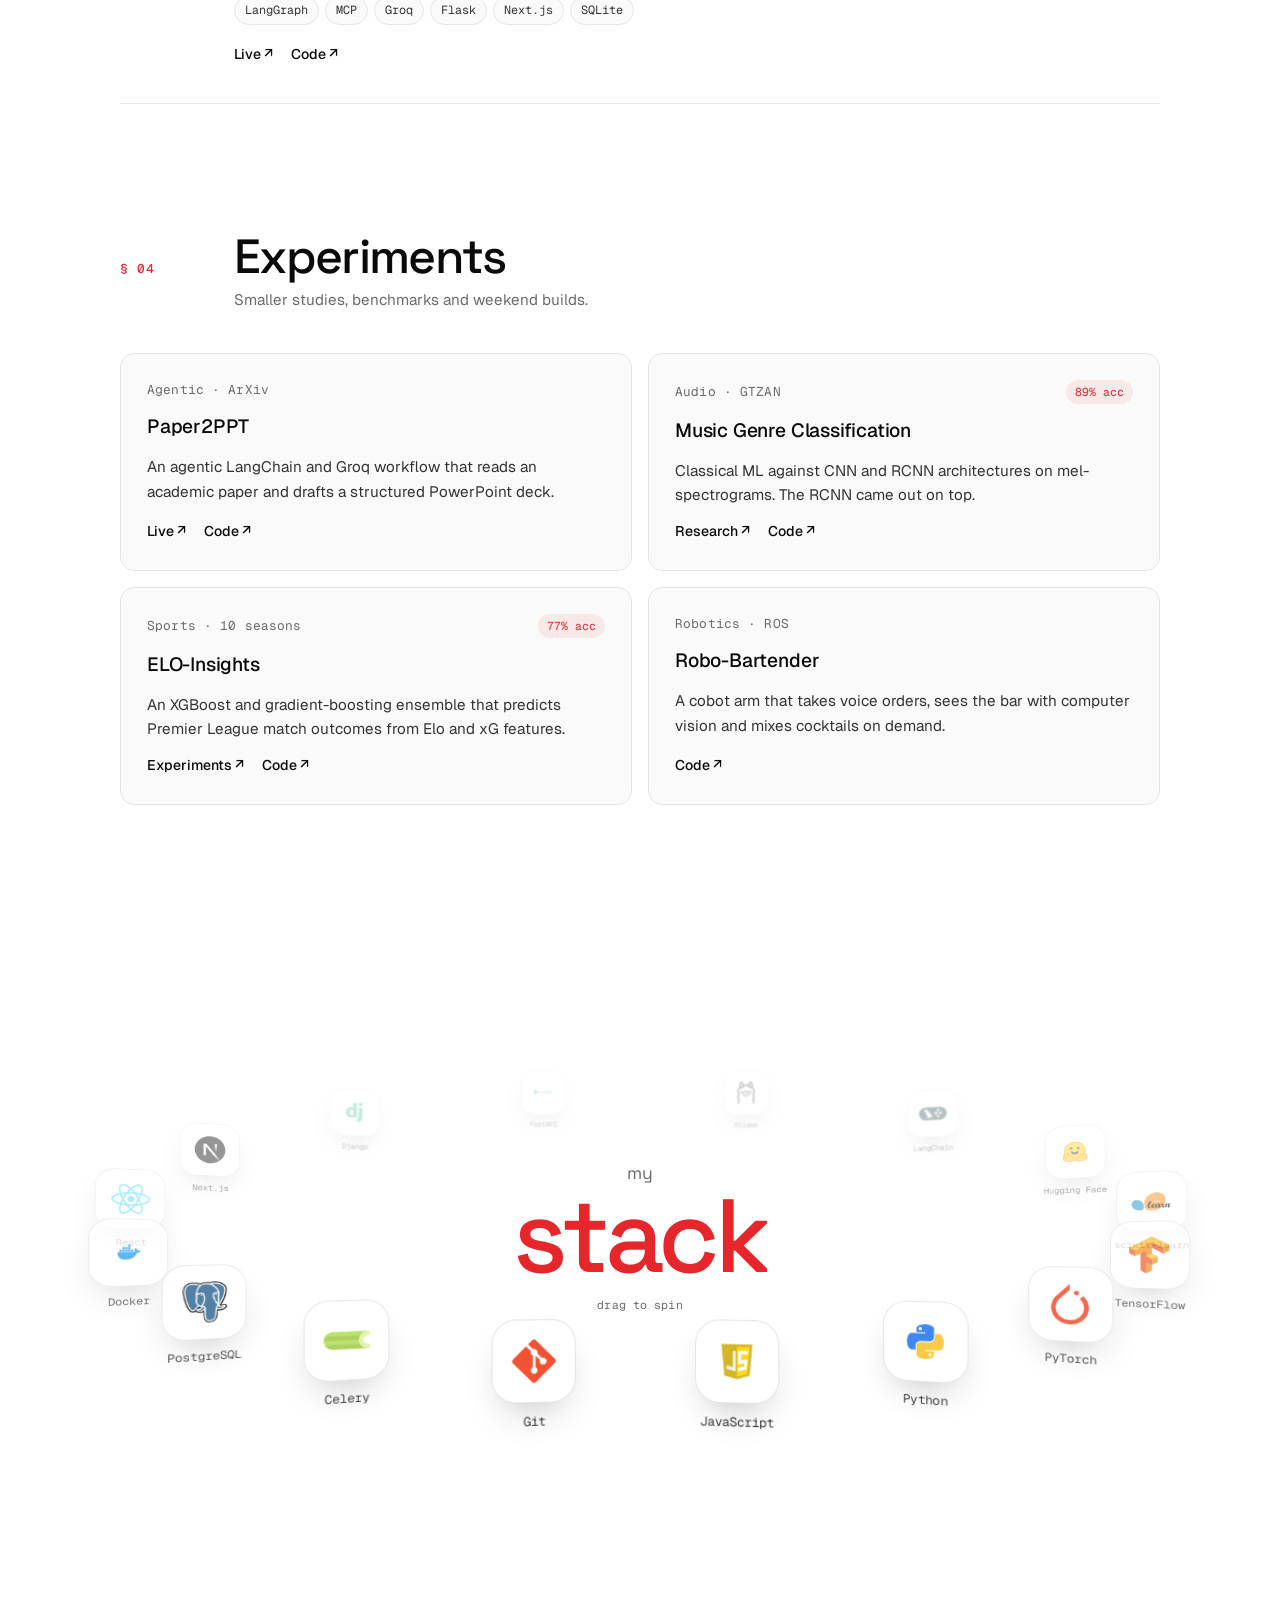
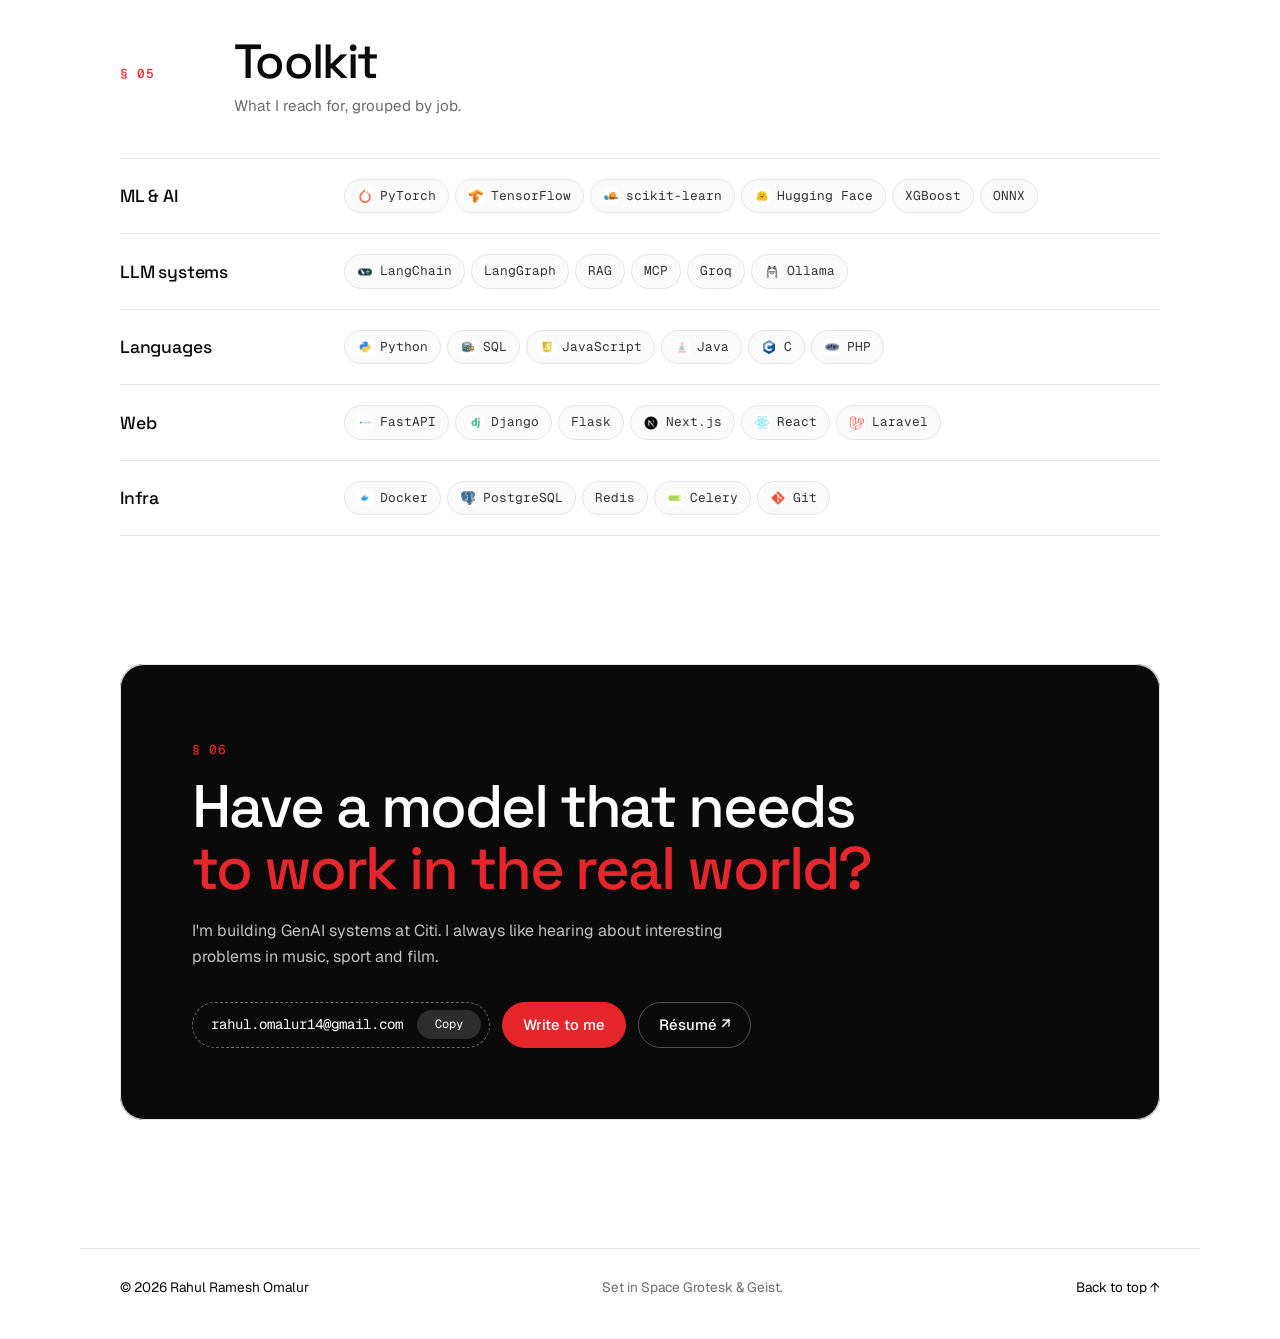
==== commit 1e41c4ff: "style: switch to black, red and white palette Drop gradients; 3D network renders in ink with red sig" ====
--- a/index.html
+++ b/index.html
@@ -10,9 +10,9 @@
     <meta property="og:url" content="https://rahulomalur.xyz/">
     <meta property="og:image" content="https://rahulomalur.xyz/assets/img/profile_photo.png">
     <meta property="og:type" content="website">
-    <meta name="theme-color" content="#f6f7fb" media="(prefers-color-scheme: light)">
-    <meta name="theme-color" content="#0a0b12" media="(prefers-color-scheme: dark)">
-    <link rel="icon" href="data:image/svg+xml,%3Csvg xmlns='http://www.w3.org/2000/svg' viewBox='0 0 64 64'%3E%3Cdefs%3E%3ClinearGradient id='g' x1='0' y1='0' x2='1' y2='1'%3E%3Cstop offset='0' stop-color='%235b4bff'/%3E%3Cstop offset='1' stop-color='%2306b6d4'/%3E%3C/linearGradient%3E%3C/defs%3E%3Crect width='64' height='64' rx='14' fill='url(%23g)'/%3E%3Ctext x='30' y='44' text-anchor='middle' font-family='Arial,sans-serif' font-weight='700' font-size='34' fill='white'%3Er%3C/text%3E%3Ccircle cx='45' cy='41' r='4' fill='white'/%3E%3C/svg%3E">
+    <meta name="theme-color" content="#ffffff" media="(prefers-color-scheme: light)">
+    <meta name="theme-color" content="#0a0a0a" media="(prefers-color-scheme: dark)">
+    <link rel="icon" href="data:image/svg+xml,%3Csvg xmlns='http://www.w3.org/2000/svg' viewBox='0 0 64 64'%3E%3Crect width='64' height='64' rx='14' fill='%230a0a0a'/%3E%3Ctext x='30' y='44' text-anchor='middle' font-family='Arial,sans-serif' font-weight='700' font-size='34' fill='white'%3Er%3C/text%3E%3Ccircle cx='45' cy='41' r='4' fill='%23e5262b'/%3E%3C/svg%3E">
     <link rel="preconnect" href="https://fonts.googleapis.com">
     <link rel="preconnect" href="https://fonts.gstatic.com" crossorigin>
     <link href="https://fonts.googleapis.com/css2?family=Geist:wght@400;500;600&family=Geist+Mono:wght@400;500&family=Space+Grotesk:wght@400;500;600&display=swap" rel="stylesheet">
@@ -300,22 +300,22 @@
             <div class="orbit-stage" id="orbit">
                 <div class="orbit-core" aria-hidden="true"><span>my</span><strong>stack</strong><em class="mono">drag to spin</em></div>
                 <div class="orbit-ring">
-                    <div class="orbit-item"><span class="orbit-tile"><img src="assets/img/skills/sm/python.png" alt="" loading="lazy" width="44" height="44"></span><span class="orbit-name">Python</span></div>
-                    <div class="orbit-item"><span class="orbit-tile"><img src="assets/img/skills/sm/pytorch.png" alt="" loading="lazy" width="44" height="44"></span><span class="orbit-name">PyTorch</span></div>
-                    <div class="orbit-item"><span class="orbit-tile"><img src="assets/img/skills/sm/tensorflow.png" alt="" loading="lazy" width="44" height="44"></span><span class="orbit-name">TensorFlow</span></div>
-                    <div class="orbit-item"><span class="orbit-tile"><img src="assets/img/skills/sm/scikit-learn.png" alt="" loading="lazy" width="44" height="44"></span><span class="orbit-name">scikit-learn</span></div>
-                    <div class="orbit-item"><span class="orbit-tile"><img src="assets/img/skills/sm/huggingface.png" alt="" loading="lazy" width="44" height="44"></span><span class="orbit-name">Hugging Face</span></div>
-                    <div class="orbit-item"><span class="orbit-tile"><img src="assets/img/skills/sm/langchain.png" alt="" loading="lazy" width="44" height="44"></span><span class="orbit-name">LangChain</span></div>
-                    <div class="orbit-item"><span class="orbit-tile"><img src="assets/img/skills/sm/ollama.png" alt="" loading="lazy" width="44" height="44"></span><span class="orbit-name">Ollama</span></div>
-                    <div class="orbit-item"><span class="orbit-tile"><img src="assets/img/skills/sm/fastapi.png" alt="" loading="lazy" width="44" height="44"></span><span class="orbit-name">FastAPI</span></div>
-                    <div class="orbit-item"><span class="orbit-tile"><img src="assets/img/skills/sm/django.png" alt="" loading="lazy" width="44" height="44"></span><span class="orbit-name">Django</span></div>
-                    <div class="orbit-item"><span class="orbit-tile"><img src="assets/img/skills/sm/nextjs.png" alt="" loading="lazy" width="44" height="44"></span><span class="orbit-name">Next.js</span></div>
-                    <div class="orbit-item"><span class="orbit-tile"><img src="assets/img/skills/sm/react.png" alt="" loading="lazy" width="44" height="44"></span><span class="orbit-name">React</span></div>
-                    <div class="orbit-item"><span class="orbit-tile"><img src="assets/img/skills/sm/docker.png" alt="" loading="lazy" width="44" height="44"></span><span class="orbit-name">Docker</span></div>
-                    <div class="orbit-item"><span class="orbit-tile"><img src="assets/img/skills/sm/postgresql.png" alt="" loading="lazy" width="44" height="44"></span><span class="orbit-name">PostgreSQL</span></div>
-                    <div class="orbit-item"><span class="orbit-tile"><img src="assets/img/skills/sm/celery.png" alt="" loading="lazy" width="44" height="44"></span><span class="orbit-name">Celery</span></div>
-                    <div class="orbit-item"><span class="orbit-tile"><img src="assets/img/skills/sm/git.png" alt="" loading="lazy" width="44" height="44"></span><span class="orbit-name">Git</span></div>
-                    <div class="orbit-item"><span class="orbit-tile"><img src="assets/img/skills/sm/javascript.png" alt="" loading="lazy" width="44" height="44"></span><span class="orbit-name">JavaScript</span></div>
+                    <div class="orbit-item"><span class="orbit-tile"><img src="assets/img/skills/sm/python.png" alt="" width="44" height="44"></span><span class="orbit-name">Python</span></div>
+                    <div class="orbit-item"><span class="orbit-tile"><img src="assets/img/skills/sm/pytorch.png" alt="" width="44" height="44"></span><span class="orbit-name">PyTorch</span></div>
+                    <div class="orbit-item"><span class="orbit-tile"><img src="assets/img/skills/sm/tensorflow.png" alt="" width="44" height="44"></span><span class="orbit-name">TensorFlow</span></div>
+                    <div class="orbit-item"><span class="orbit-tile"><img src="assets/img/skills/sm/scikit-learn.png" alt="" width="44" height="44"></span><span class="orbit-name">scikit-learn</span></div>
+                    <div class="orbit-item"><span class="orbit-tile"><img src="assets/img/skills/sm/huggingface.png" alt="" width="44" height="44"></span><span class="orbit-name">Hugging Face</span></div>
+                    <div class="orbit-item"><span class="orbit-tile"><img src="assets/img/skills/sm/langchain.png" alt="" width="44" height="44"></span><span class="orbit-name">LangChain</span></div>
+                    <div class="orbit-item"><span class="orbit-tile"><img src="assets/img/skills/sm/ollama.png" alt="" width="44" height="44"></span><span class="orbit-name">Ollama</span></div>
+                    <div class="orbit-item"><span class="orbit-tile"><img src="assets/img/skills/sm/fastapi.png" alt="" width="44" height="44"></span><span class="orbit-name">FastAPI</span></div>
+                    <div class="orbit-item"><span class="orbit-tile"><img src="assets/img/skills/sm/django.png" alt="" width="44" height="44"></span><span class="orbit-name">Django</span></div>
+                    <div class="orbit-item"><span class="orbit-tile"><img src="assets/img/skills/sm/nextjs.png" alt="" width="44" height="44"></span><span class="orbit-name">Next.js</span></div>
+                    <div class="orbit-item"><span class="orbit-tile"><img src="assets/img/skills/sm/react.png" alt="" width="44" height="44"></span><span class="orbit-name">React</span></div>
+                    <div class="orbit-item"><span class="orbit-tile"><img src="assets/img/skills/sm/docker.png" alt="" width="44" height="44"></span><span class="orbit-name">Docker</span></div>
+                    <div class="orbit-item"><span class="orbit-tile"><img src="assets/img/skills/sm/postgresql.png" alt="" width="44" height="44"></span><span class="orbit-name">PostgreSQL</span></div>
+                    <div class="orbit-item"><span class="orbit-tile"><img src="assets/img/skills/sm/celery.png" alt="" width="44" height="44"></span><span class="orbit-name">Celery</span></div>
+                    <div class="orbit-item"><span class="orbit-tile"><img src="assets/img/skills/sm/git.png" alt="" width="44" height="44"></span><span class="orbit-name">Git</span></div>
+                    <div class="orbit-item"><span class="orbit-tile"><img src="assets/img/skills/sm/javascript.png" alt="" width="44" height="44"></span><span class="orbit-name">JavaScript</span></div>
                 </div>
             </div>
         </section>
--- a/assets/site.css
+++ b/assets/site.css
@@ -1180,3 +1180,67 @@
     .orbit-tile img { width: 28px; height: 28px; }
     .orbit-name { font-size: .64rem; }
 }
+
+/* ==================================================================
+   Palette: black, red and white. No gradients.
+================================================================== */
+:root {
+    --bg: #ffffff;
+    --bg-raised: #fafafa;
+    --ink: #0a0a0a;
+    --ink-soft: #333333;
+    --muted: #6b6b6b;
+    --line: #e5e5e5;
+    --line-soft: #f0f0f0;
+    --accent: #e5262b;
+    --accent-2: #0a0a0a;
+    --accent-ink: #ffffff;
+    --accent-wash: rgba(229, 38, 43, 0.08);
+    --grad: linear-gradient(var(--accent), var(--accent));
+    --shadow: 0 1px 0 rgba(0, 0, 0, 0.04), 0 12px 32px -18px rgba(0, 0, 0, 0.25);
+}
+@media (prefers-color-scheme: dark) {
+    :root:not([data-theme="light"]) {
+        --bg: #0a0a0a;
+        --bg-raised: #141414;
+        --ink: #f5f5f5;
+        --ink-soft: #cccccc;
+        --muted: #8f8f8f;
+        --line: #262626;
+        --line-soft: #1a1a1a;
+        --accent: #ff3b3f;
+        --accent-2: #f5f5f5;
+        --accent-ink: #0a0a0a;
+        --accent-wash: rgba(255, 59, 63, 0.12);
+        --shadow: 0 1px 0 rgba(0, 0, 0, 0.3), 0 16px 40px -20px rgba(0, 0, 0, 0.8);
+    }
+}
+:root[data-theme="dark"] {
+    --bg: #0a0a0a;
+    --bg-raised: #141414;
+    --ink: #f5f5f5;
+    --ink-soft: #cccccc;
+    --muted: #8f8f8f;
+    --line: #262626;
+    --line-soft: #1a1a1a;
+    --accent: #ff3b3f;
+    --accent-2: #f5f5f5;
+    --accent-ink: #0a0a0a;
+    --accent-wash: rgba(255, 59, 63, 0.12);
+    --shadow: 0 1px 0 rgba(0, 0, 0, 0.3), 0 16px 40px -20px rgba(0, 0, 0, 0.8);
+}
+
+.brand-mark { background: var(--ink); color: var(--bg); }
+.brand-mark .dot { background: var(--accent); }
+.xp-rail-fill { background: var(--accent); }
+.btn-primary:hover, .contact-card .btn-primary { background: var(--accent); border-color: var(--accent); color: #fff; }
+.contact-card .btn-primary:hover { background: var(--bg); border-color: var(--bg); color: var(--ink); }
+.contact-card::before, .contact-card::after { display: none; }
+.contact-card { box-shadow: inset 0 0 0 1px var(--line); }
+.contact-card .section-num { color: var(--accent); }
+.photo-frame { box-shadow: 0 0 0 1px var(--line), 0 30px 80px -30px rgba(0, 0, 0, .35); }
+.hero-figure::before { opacity: 1; }
+.orbit-tile { box-shadow: 0 0 0 1px var(--line), 0 18px 40px -20px rgba(0, 0, 0, .45); }
+.pulse, .pulse::after { background: var(--accent); border-color: var(--accent); }
+.pulse::after { background: transparent; }
+.email-copy.copied .email-hint { background: var(--accent); }
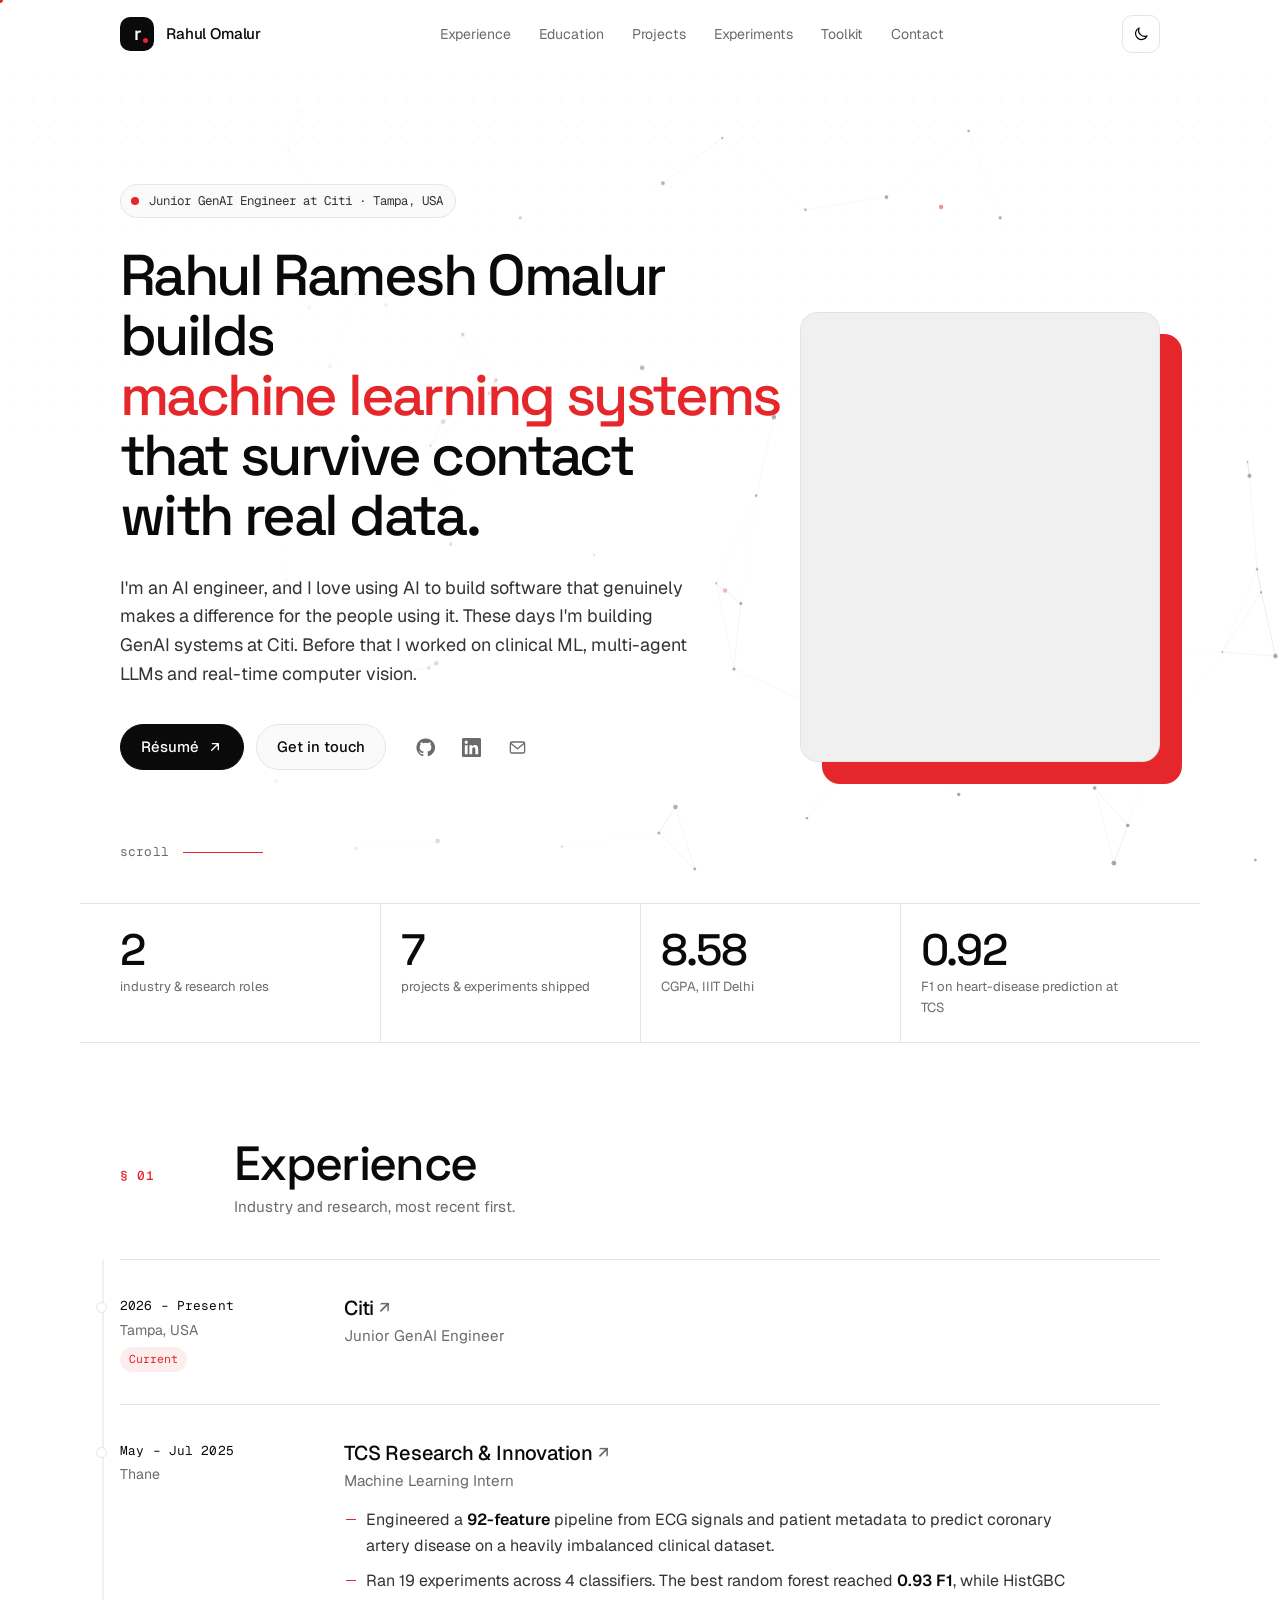
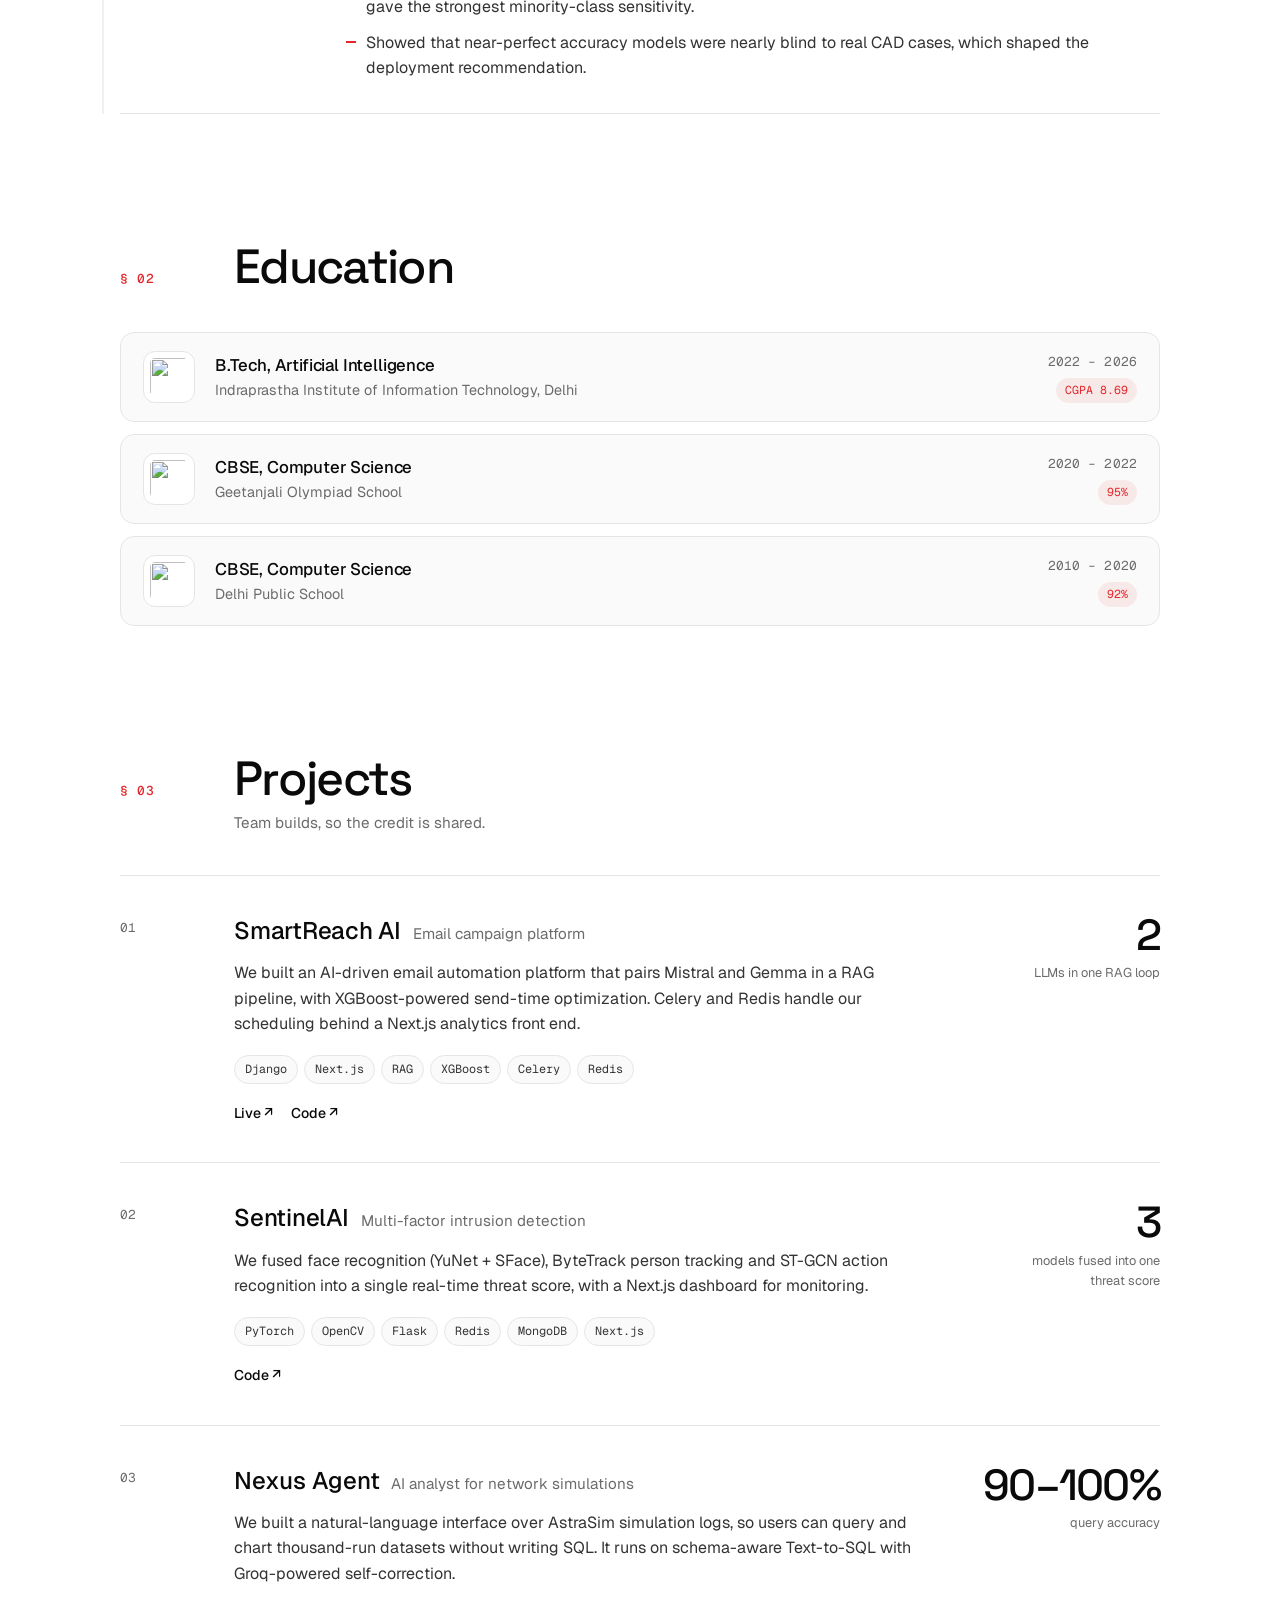
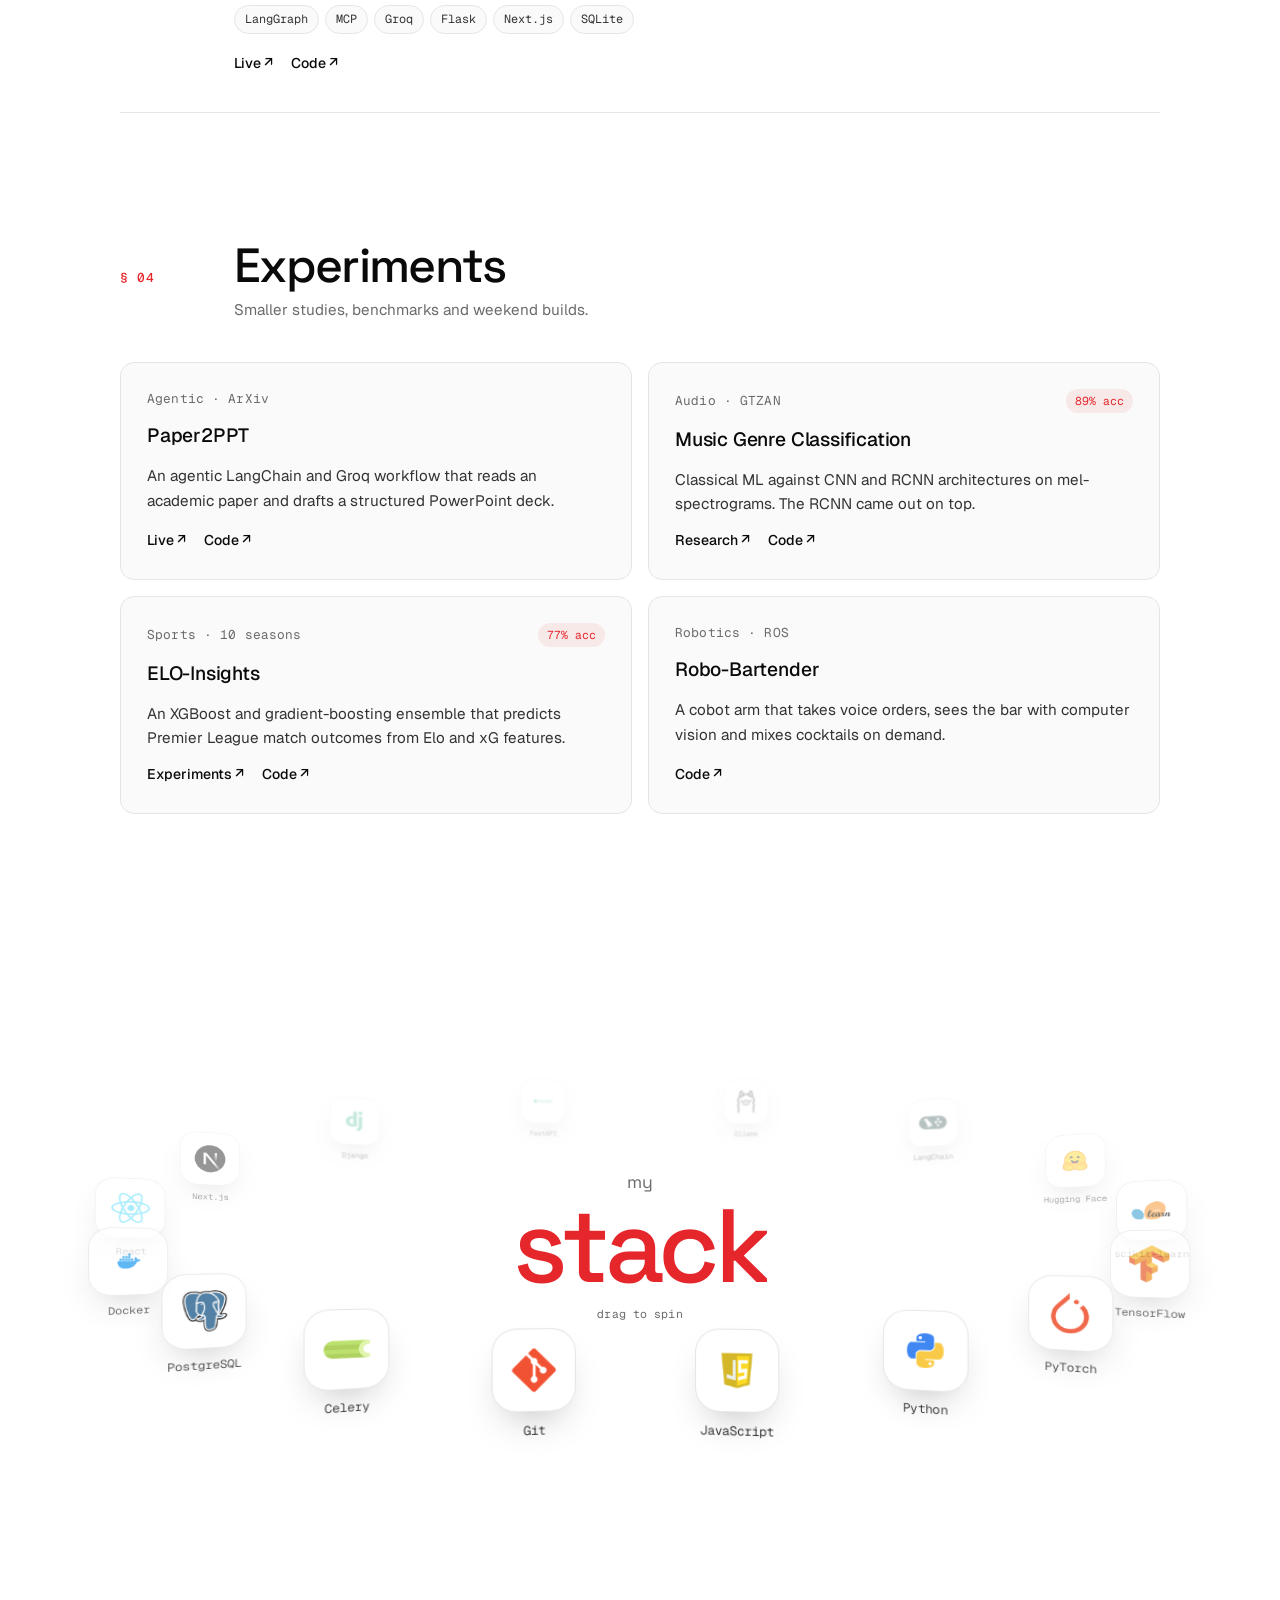
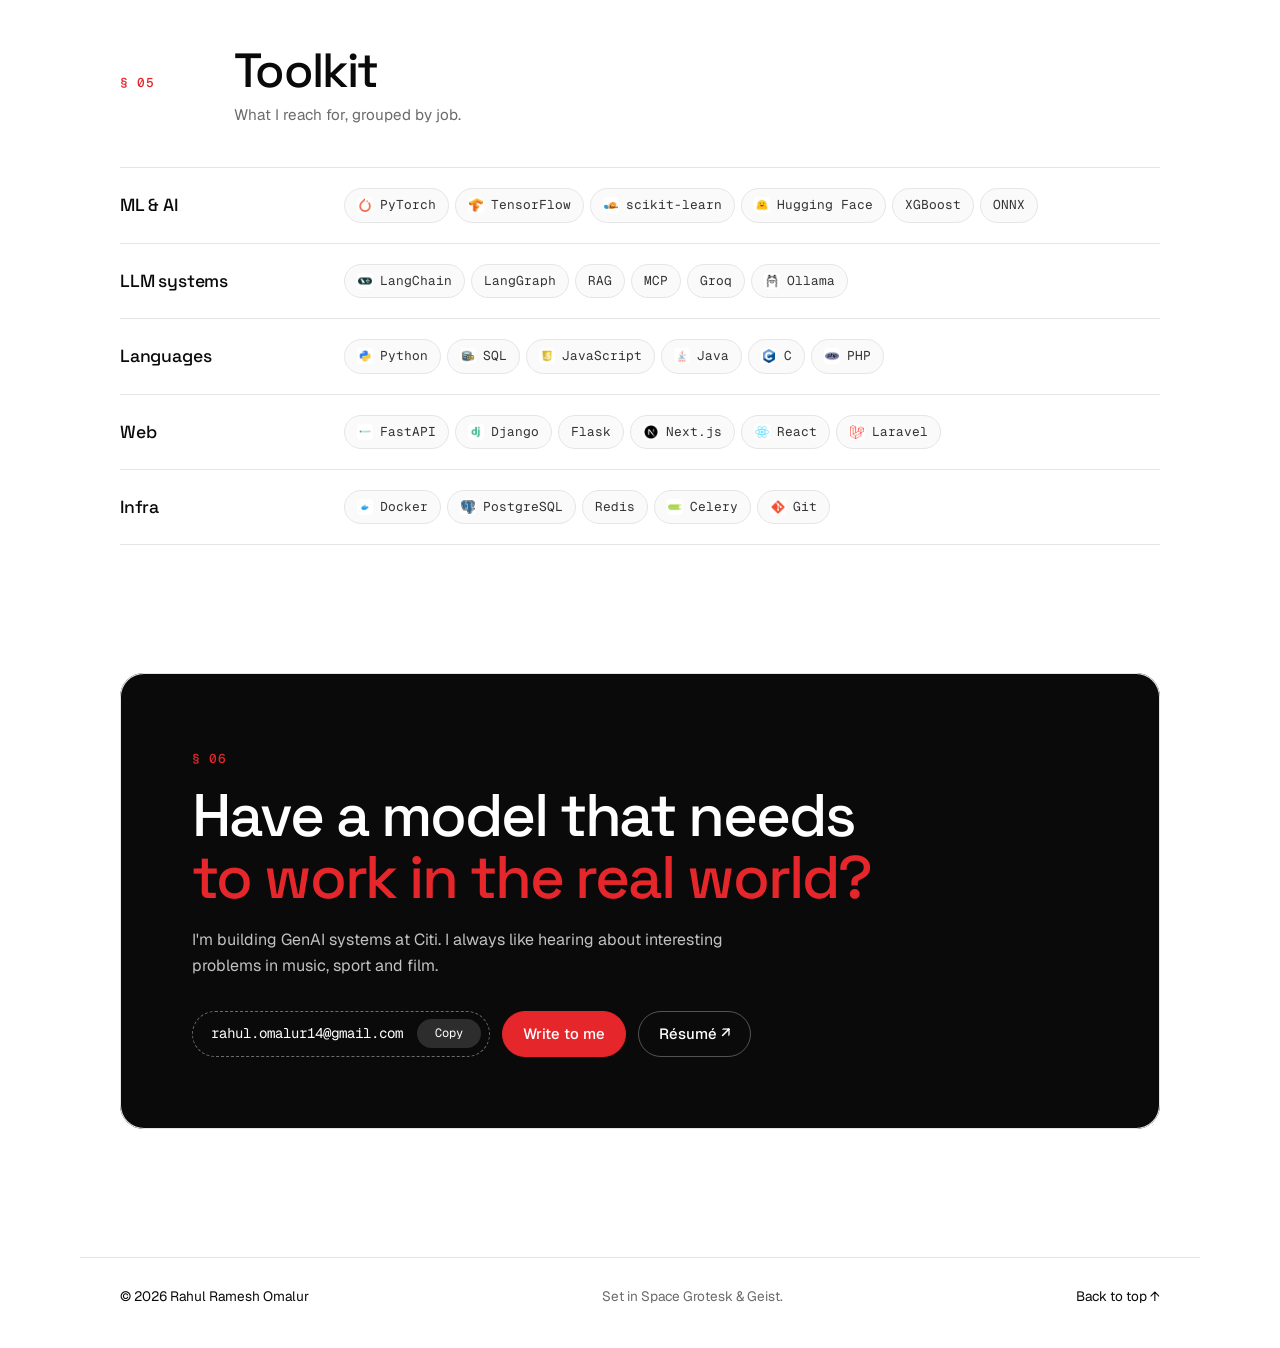
==== commit 198394e6: "feat: add Tampa, USA location Co-Authored-By: Claude Opus 5.5 <noreply@anthropic.com>" ====
--- a/index.html
+++ b/index.html
@@ -4,7 +4,7 @@
     <meta charset="UTF-8">
     <meta name="viewport" content="width=device-width, initial-scale=1.0">
     <title>Rahul Ramesh Omalur</title>
-    <meta name="description" content="Rahul Ramesh Omalur is an AI Engineer passionate about utilising AI to make impactful software solutions. Junior GenAI Engineer at Citi.">
+    <meta name="description" content="Rahul Ramesh Omalur is an AI Engineer passionate about utilising AI to make impactful software solutions. Junior GenAI Engineer at Citi in Tampa, USA.">
     <meta property="og:title" content="Rahul Ramesh Omalur · ML Engineer">
     <meta property="og:description" content="Machine learning systems, from clinical prediction to multi-agent LLMs.">
     <meta property="og:url" content="https://rahulomalur.xyz/">
@@ -74,7 +74,7 @@
         <canvas class="net" id="net" aria-hidden="true"></canvas>
         <section class="hero wrap">
             <div class="hero-text">
-                <p class="eyebrow reveal"><span class="pulse" aria-hidden="true"></span>Junior GenAI Engineer at Citi</p>
+                <p class="eyebrow reveal"><span class="pulse" aria-hidden="true"></span>Junior GenAI Engineer at Citi · Tampa, USA</p>
                 <h1 class="reveal" aria-label="Rahul Ramesh Omalur builds machine learning systems that survive contact with real data.">
                     <span aria-hidden="true">Rahul Ramesh Omalur builds <em class="rotator" id="rotator" data-words="machine learning systems|multi-agent LLMs|clinical ML models|real-time vision systems|text-to-SQL agents">machine learning systems</em> that survive contact with real&nbsp;data.</span>
                 </h1>
@@ -132,6 +132,7 @@
                 <article class="xp reveal">
                     <div class="xp-meta">
                         <span class="mono">2026 – Present</span>
+                        <span class="muted">Tampa, USA</span>
                         <span class="pill">Current</span>
                     </div>
                     <div class="xp-body">
